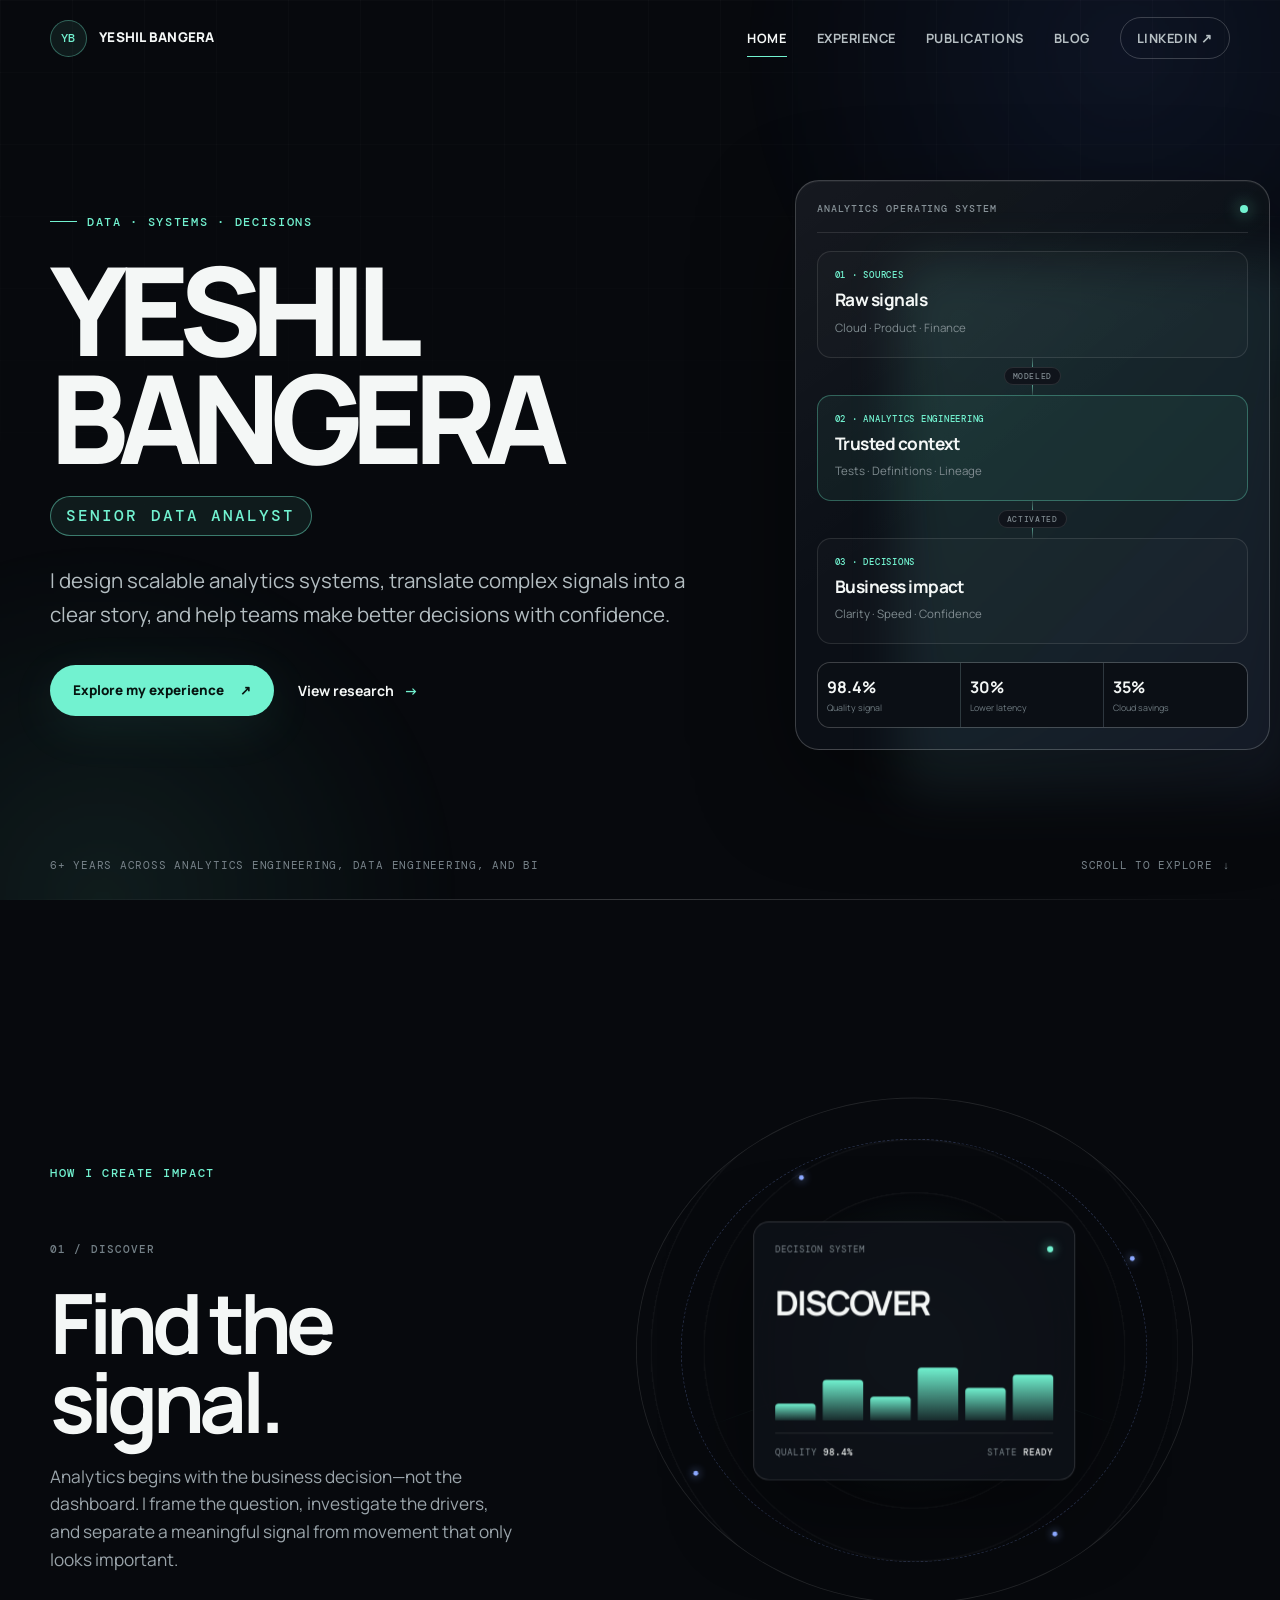
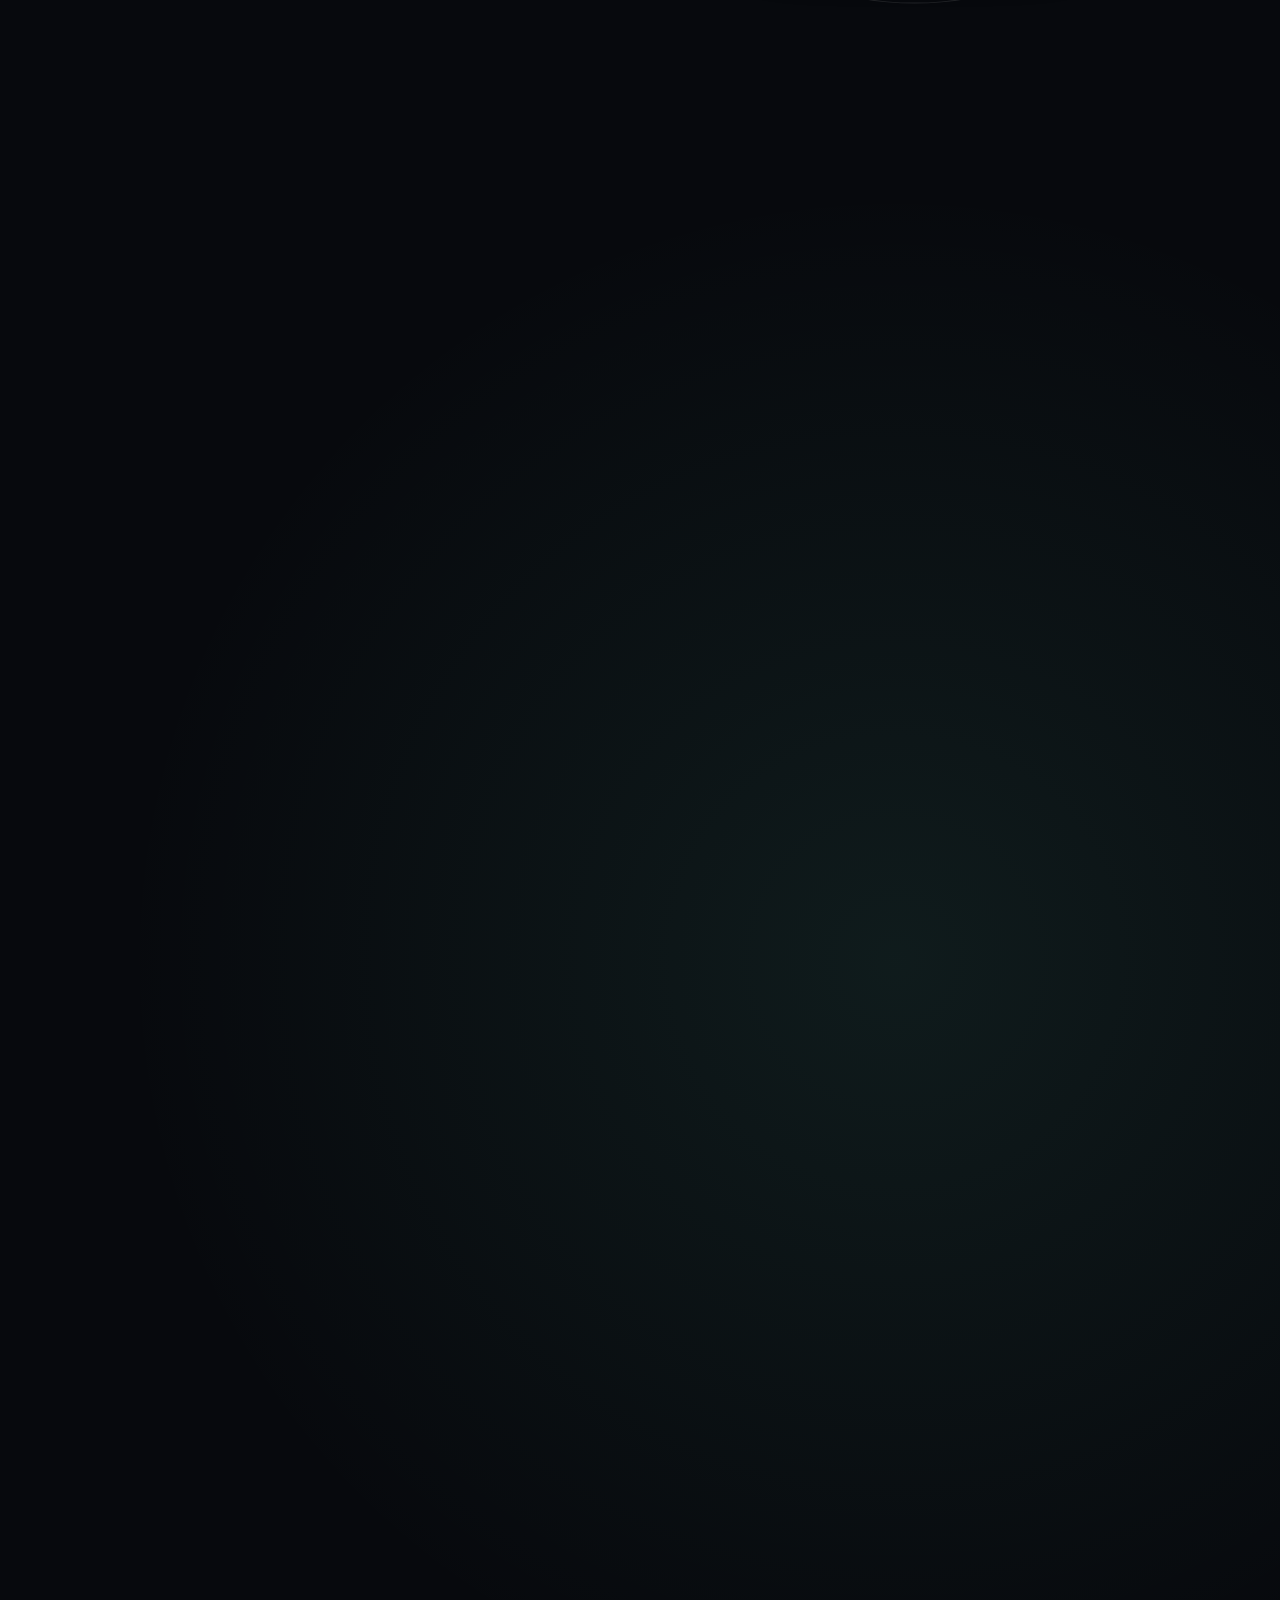
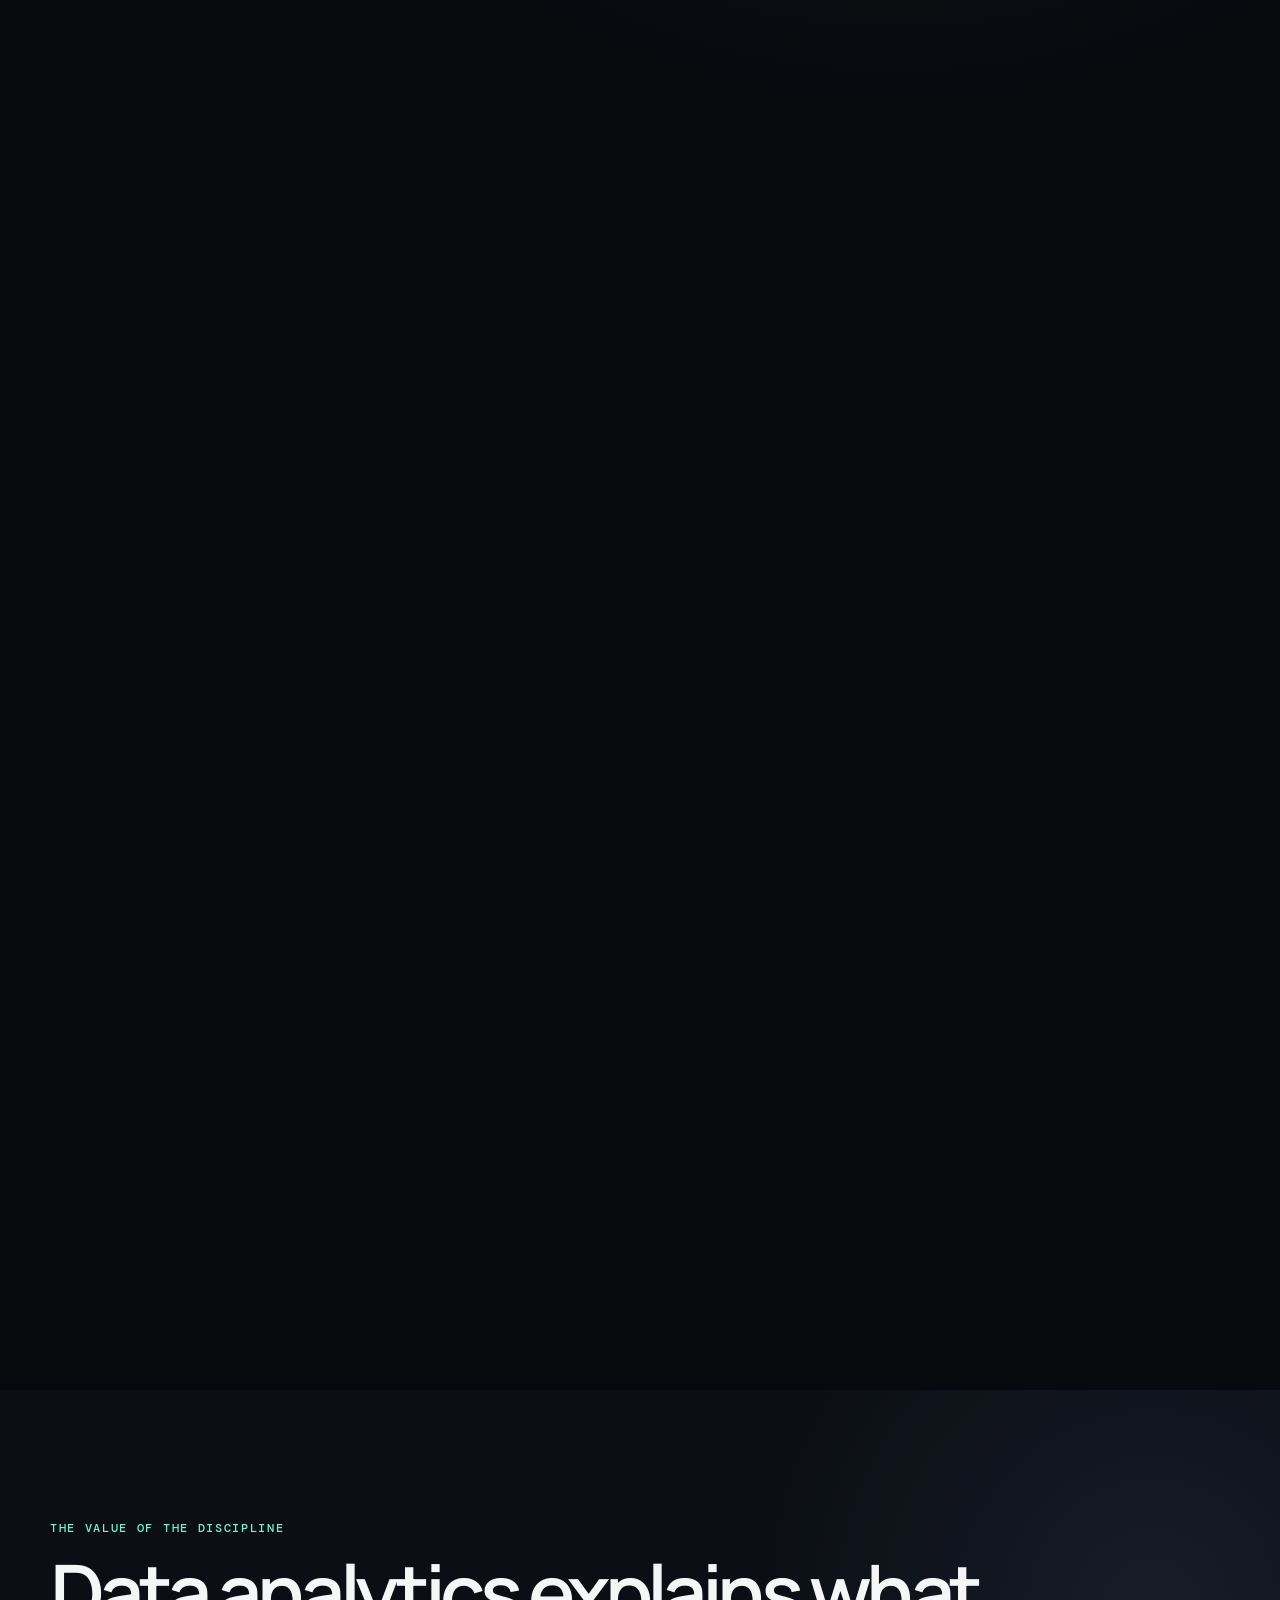
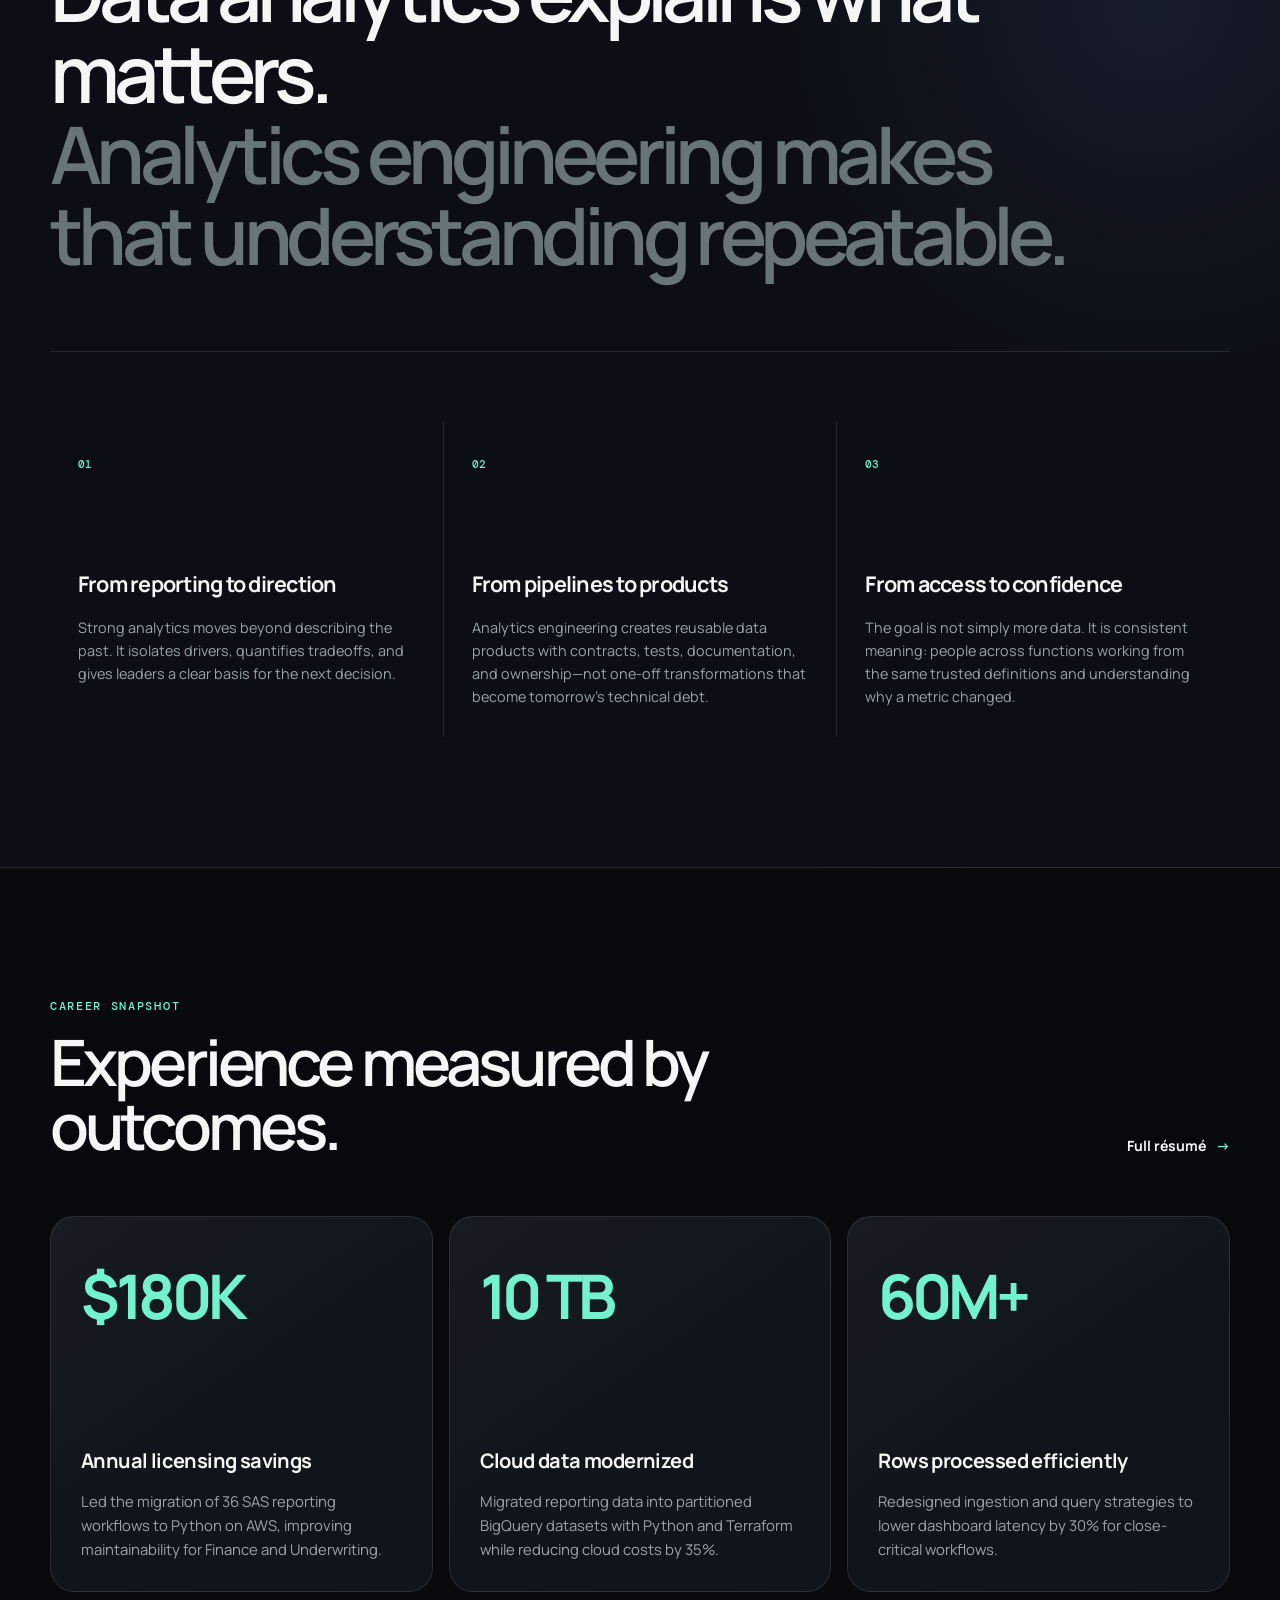
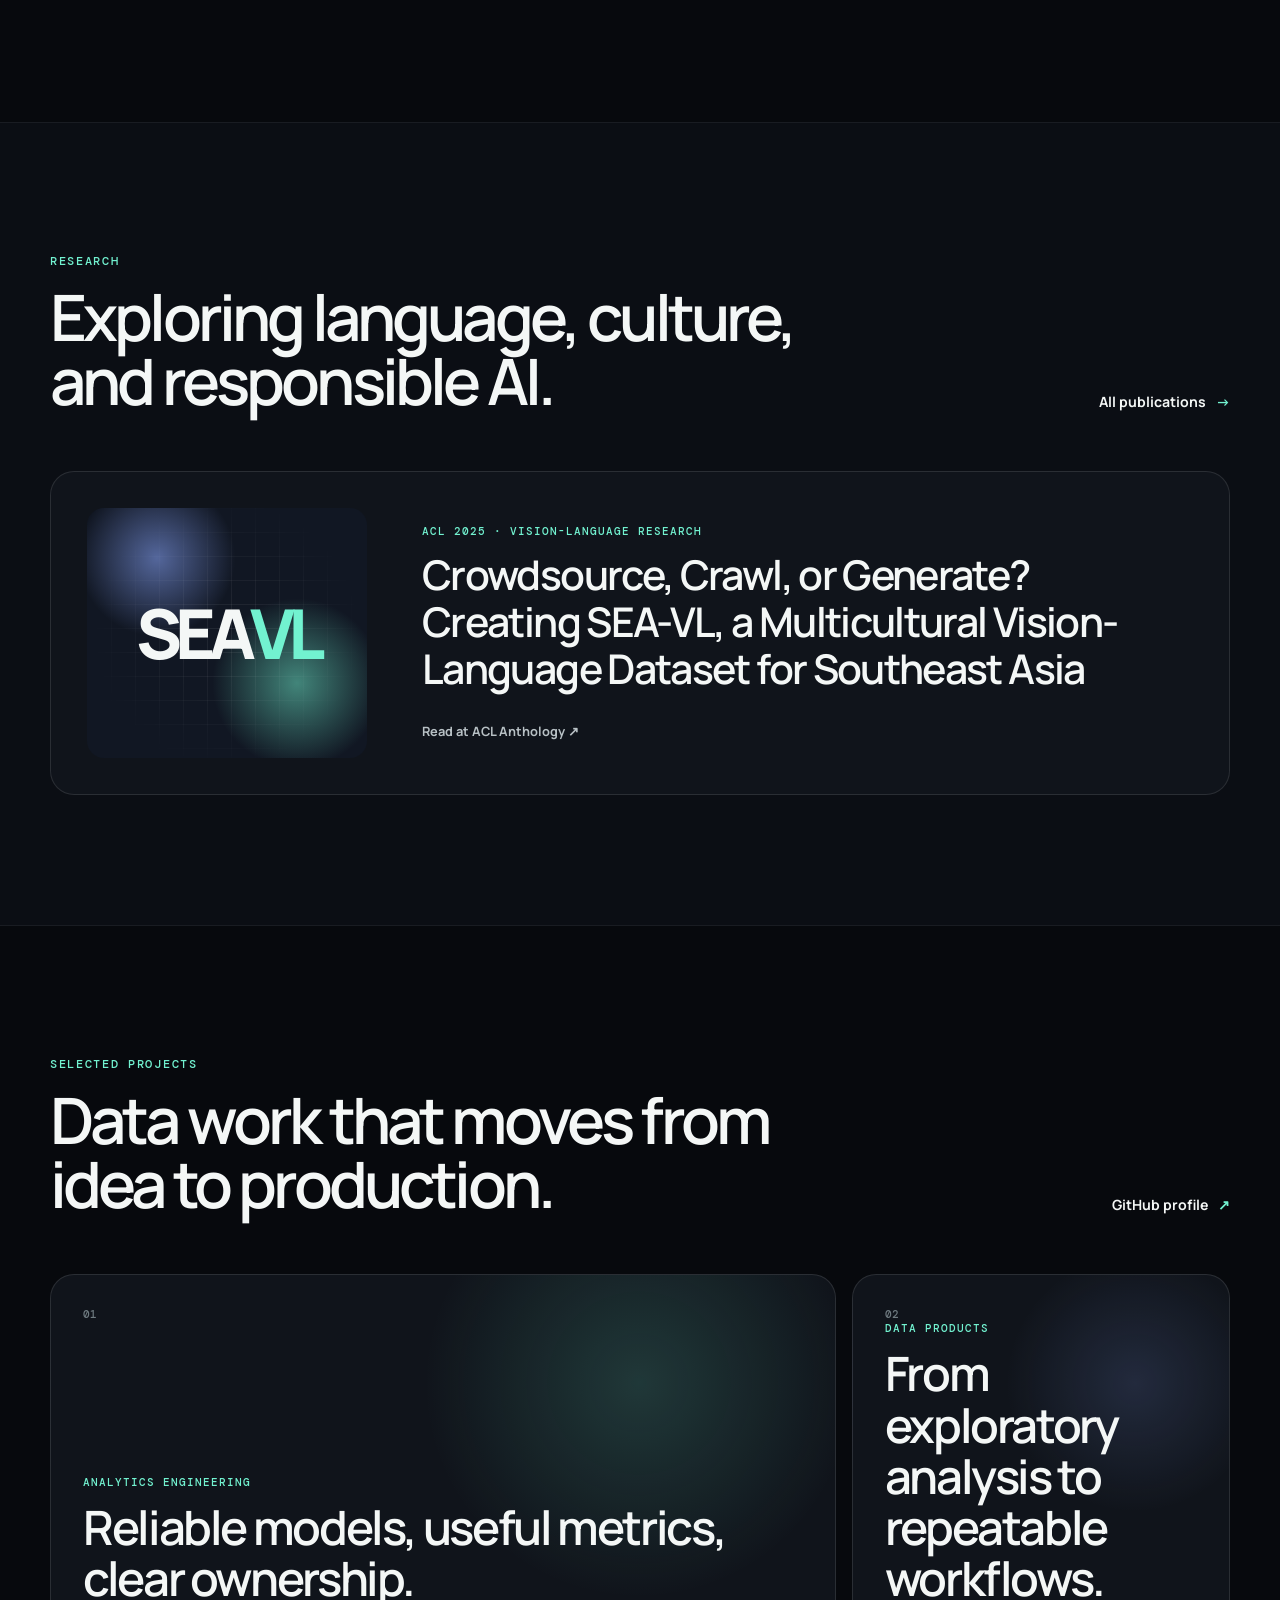
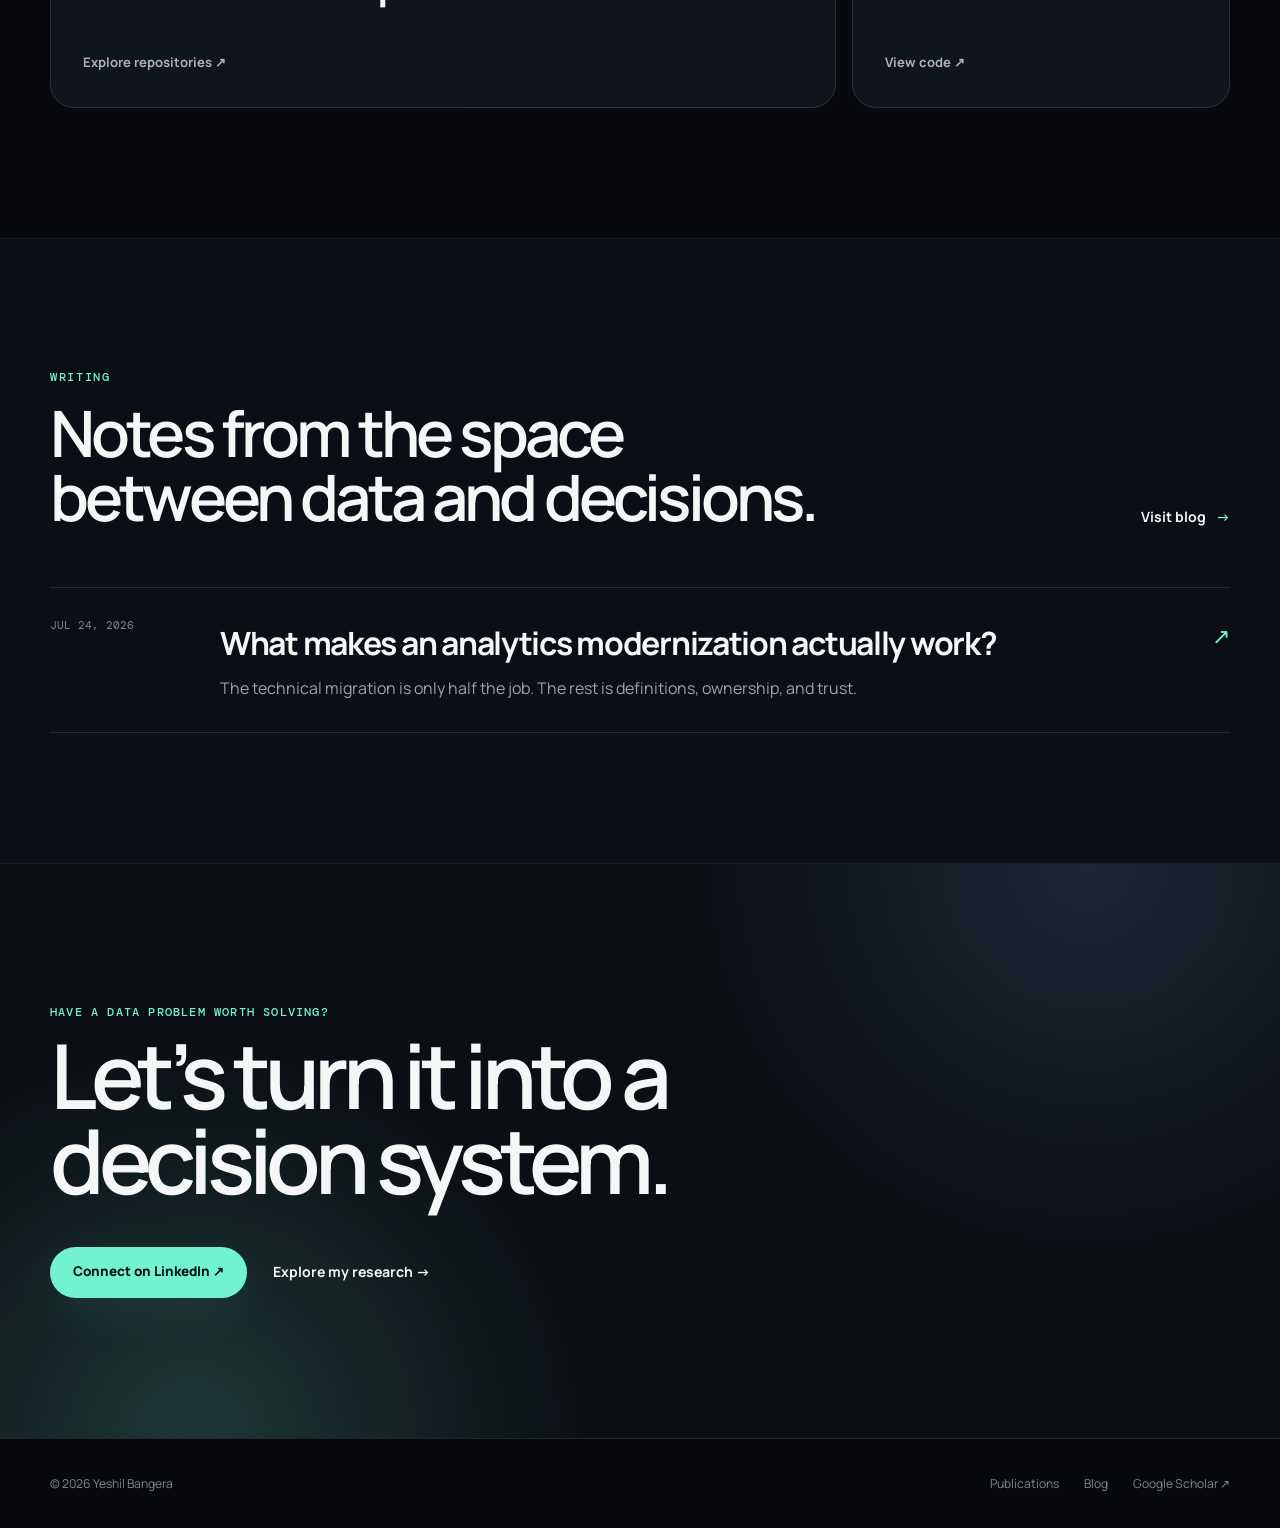
==== index.html @ 813da700 "Add minimal production portfolio" ====
<!doctype html>
<html lang="en">
  <head>
    <meta charset="utf-8" />
    <meta name="viewport" content="width=device-width, initial-scale=1" />
    <meta
      name="description"
      content="Yeshil Bangera is a Senior Data Analyst building cloud analytics systems, decision-ready reporting, and data products."
    />
    <meta name="author" content="Yeshil Bangera" />
    <meta name="theme-color" content="#07090d" />
    <meta property="og:type" content="website" />
    <meta property="og:url" content="https://yeshilbangera.github.io/" />
    <meta property="og:title" content="Yeshil Bangera — Senior Data Analyst" />
    <meta
      property="og:description"
      content="Analytics engineering, data systems, and research built for decisions."
    />
    <meta
      property="og:image"
      content="https://avatars.githubusercontent.com/u/114718995?v=4"
    />
    <title>Yeshil Bangera — Senior Data Analyst</title>
    <link rel="canonical" href="https://yeshilbangera.github.io/" />
    <link rel="icon" href="assets/favicon.svg" type="image/svg+xml" />
    <link rel="stylesheet" href="assets/css/portfolio.css" />
    <script type="application/ld+json">
      {
        "@context": "https://schema.org",
        "@type": "Person",
        "name": "Yeshil Bangera",
        "url": "https://yeshilbangera.github.io/",
        "jobTitle": "Senior Data Analyst",
        "alumniOf": "University of New Haven",
        "sameAs": [
          "https://github.com/YeshilDBangera",
          "https://www.linkedin.com/in/yeshil-d-bangera",
          "https://scholar.google.com/citations?hl=en&user=_8uQwHwAAAAJ"
        ]
      }
    </script>
  </head>
  <body>
    <a class="skip-link" href="#main">Skip to content</a>
    <header class="site-header" data-header>
      <div class="nav-shell">
        <a class="brand" href="index.html" aria-label="Yeshil Bangera, home">
          <span class="brand-mark" aria-hidden="true">YB</span>
          <span>Yeshil Bangera</span>
        </a>
        <button
          class="nav-toggle"
          type="button"
          aria-expanded="false"
          aria-controls="site-nav"
          data-nav-toggle
        >
          <span></span><span></span><span></span>
          <span class="sr-only">Open navigation</span>
        </button>
        <nav id="site-nav" class="site-nav" aria-label="Primary" data-nav>
          <a class="is-active" href="index.html">Home</a>
          <a href="experience.html">Experience</a>
          <a href="publications.html">Publications</a>
          <a href="blog.html">Blog</a>
          <a class="nav-cta" href="https://www.linkedin.com/in/yeshil-d-bangera"
            >LinkedIn ↗</a
          >
        </nav>
      </div>
    </header>

    <main id="main">
      <section class="hero" aria-labelledby="hero-title">
        <div class="hero-glow glow-one" aria-hidden="true"></div>
        <div class="hero-glow glow-two" aria-hidden="true"></div>
        <div class="shell hero-layout">
          <div class="hero-copy reveal">
            <p class="eyebrow"><span></span> Data · Systems · Decisions</p>
            <h1 id="hero-title">
              <span class="hero-name">YESHIL<br />BANGERA</span>
              <span class="hero-role">Senior Data Analyst</span>
            </h1>
            <p class="hero-intro">
              I design scalable analytics systems, translate complex signals
              into a clear story, and help teams make better decisions with
              confidence.
            </p>
            <div class="hero-actions">
              <a class="button button-primary" href="experience.html"
                >Explore my experience <span aria-hidden="true">↗</span></a
              >
              <a class="text-link" href="publications.html"
                >View research <span aria-hidden="true">→</span></a
              >
            </div>
          </div>
          <div class="hero-system reveal reveal-delay" aria-hidden="true">
            <div class="system-topline">
              <span>Analytics operating system</span>
              <i></i>
            </div>
            <div class="system-flow">
              <div class="system-node">
                <small>01 · Sources</small>
                <strong>Raw signals</strong>
                <span>Cloud · Product · Finance</span>
              </div>
              <div class="system-connector"><span>MODELED</span></div>
              <div class="system-node system-node-accent">
                <small>02 · Analytics engineering</small>
                <strong>Trusted context</strong>
                <span>Tests · Definitions · Lineage</span>
              </div>
              <div class="system-connector"><span>ACTIVATED</span></div>
              <div class="system-node">
                <small>03 · Decisions</small>
                <strong>Business impact</strong>
                <span>Clarity · Speed · Confidence</span>
              </div>
            </div>
            <div class="system-proof">
              <div><strong>98.4%</strong><span>Quality signal</span></div>
              <div><strong>30%</strong><span>Lower latency</span></div>
              <div><strong>35%</strong><span>Cloud savings</span></div>
            </div>
          </div>
        </div>
        <div class="hero-foot shell">
          <p>6+ years across analytics engineering, data engineering, and BI</p>
          <a href="#systems">Scroll to explore <span>↓</span></a>
        </div>
      </section>

      <section id="systems" class="scroll-story" data-scroll-scene>
        <div class="story-sticky">
          <div class="shell story-layout">
            <div class="story-copy">
              <p class="section-kicker">How I create impact</p>
              <div class="story-step is-current" data-story-step="0">
                <span>01 / Discover</span>
                <h2>Find the signal.</h2>
                <p>
                  Analytics begins with the business decision—not the dashboard.
                  I frame the question, investigate the drivers, and separate a
                  meaningful signal from movement that only looks important.
                </p>
              </div>
              <div class="story-step" data-story-step="1">
                <span>02 / Engineer</span>
                <h2>Build for trust.</h2>
                <p>
                  Analytics engineering turns fragmented source data into a
                  reliable product. Tested models, shared definitions, lineage,
                  and clear ownership make every downstream answer easier to
                  trust.
                </p>
              </div>
              <div class="story-step" data-story-step="2">
                <span>03 / Activate</span>
                <h2>Make action obvious.</h2>
                <p>
                  The final mile is activation: metrics, dashboards, and
                  narratives designed around what an audience needs to
                  understand, decide, and do next.
                </p>
              </div>
              <div class="story-step" data-story-step="3">
                <span>04 / Compound</span>
                <h2>Scale the impact.</h2>
                <p>
                  Reusable models and governed metrics reduce repeated work.
                  Every new analysis starts from a stronger foundation, so
                  insight arrives faster and improves with use.
                </p>
              </div>
            </div>
            <div class="story-visual" aria-hidden="true">
              <div class="signal-field">
                <span class="signal-dot dot-a"></span>
                <span class="signal-dot dot-b"></span>
                <span class="signal-dot dot-c"></span>
                <span class="signal-dot dot-d"></span>
                <span class="signal-line line-a"></span>
                <span class="signal-line line-b"></span>
                <div class="signal-card">
                  <div class="signal-card-top">
                    <span>Decision system</span><i></i>
                  </div>
                  <strong data-story-label>DISCOVER</strong>
                  <div class="mini-chart">
                    <i></i><i></i><i></i><i></i><i></i><i></i>
                  </div>
                  <div class="signal-meta">
                    <span>Quality <b>98.4%</b></span>
                    <span>State <b>Ready</b></span>
                  </div>
                </div>
              </div>
            </div>
          </div>
        </div>
      </section>

      <section class="section analytics-impact">
        <div class="shell">
          <div class="impact-statement reveal">
            <p class="section-kicker">The value of the discipline</p>
            <h2>
              Data analytics explains what matters.
              <span
                >Analytics engineering makes that understanding
                repeatable.</span
              >
            </h2>
          </div>
          <div class="impact-principles">
            <article class="principle reveal">
              <span>01</span>
              <h3>From reporting to direction</h3>
              <p>
                Strong analytics moves beyond describing the past. It isolates
                drivers, quantifies tradeoffs, and gives leaders a clear basis
                for the next decision.
              </p>
            </article>
            <article class="principle reveal reveal-delay">
              <span>02</span>
              <h3>From pipelines to products</h3>
              <p>
                Analytics engineering creates reusable data products with
                contracts, tests, documentation, and ownership—not one-off
                transformations that become tomorrow’s technical debt.
              </p>
            </article>
            <article class="principle reveal">
              <span>03</span>
              <h3>From access to confidence</h3>
              <p>
                The goal is not simply more data. It is consistent meaning:
                people across functions working from the same trusted
                definitions and understanding why a metric changed.
              </p>
            </article>
          </div>
        </div>
      </section>

      <section class="section">
        <div class="shell">
          <div class="section-heading reveal">
            <div>
              <p class="section-kicker">Career snapshot</p>
              <h2>Experience measured by outcomes.</h2>
            </div>
            <a class="text-link" href="experience.html"
              >Full résumé <span>→</span></a
            >
          </div>
          <div class="impact-grid">
            <article class="impact-card reveal">
              <span class="impact-number">$180K</span>
              <h3>Annual licensing savings</h3>
              <p>
                Led the migration of 36 SAS reporting workflows to Python on
                AWS, improving maintainability for Finance and Underwriting.
              </p>
            </article>
            <article class="impact-card reveal reveal-delay">
              <span class="impact-number">10 TB</span>
              <h3>Cloud data modernized</h3>
              <p>
                Migrated reporting data into partitioned BigQuery datasets with
                Python and Terraform while reducing cloud costs by 35%.
              </p>
            </article>
            <article class="impact-card reveal">
              <span class="impact-number">60M+</span>
              <h3>Rows processed efficiently</h3>
              <p>
                Redesigned ingestion and query strategies to lower dashboard
                latency by 30% for close-critical workflows.
              </p>
            </article>
          </div>
        </div>
      </section>

      <section class="section section-tint">
        <div class="shell">
          <div class="section-heading reveal">
            <div>
              <p class="section-kicker">Research</p>
              <h2>Exploring language, culture, and responsible AI.</h2>
            </div>
            <a class="text-link" href="publications.html"
              >All publications <span>→</span></a
            >
          </div>
          <a
            class="feature-publication reveal"
            href="https://aclanthology.org/2025.acl-long.916/"
          >
            <div class="publication-art" aria-hidden="true">
              <span>SEA</span><span>VL</span>
            </div>
            <div>
              <p>ACL 2025 · Vision-language research</p>
              <h3>
                Crowdsource, Crawl, or Generate? Creating SEA-VL, a
                Multicultural Vision-Language Dataset for Southeast Asia
              </h3>
              <span class="inline-arrow">Read at ACL Anthology ↗</span>
            </div>
          </a>
        </div>
      </section>

      <section class="section">
        <div class="shell">
          <div class="section-heading reveal">
            <div>
              <p class="section-kicker">Selected projects</p>
              <h2>Data work that moves from idea to production.</h2>
            </div>
            <a class="text-link" href="https://github.com/YeshilDBangera"
              >GitHub profile <span>↗</span></a
            >
          </div>
          <div class="project-grid">
            <a
              class="project-card project-feature reveal"
              href="https://github.com/YeshilDBangera"
            >
              <span class="card-index">01</span>
              <div>
                <p>Analytics engineering</p>
                <h3>Reliable models, useful metrics, clear ownership.</h3>
                <span>Explore repositories ↗</span>
              </div>
            </a>
            <a
              class="project-card reveal reveal-delay"
              href="https://github.com/YeshilDBangera"
            >
              <span class="card-index">02</span>
              <div>
                <p>Data products</p>
                <h3>From exploratory analysis to repeatable workflows.</h3>
                <span>View code ↗</span>
              </div>
            </a>
          </div>
        </div>
      </section>

      <section class="section section-tint">
        <div class="shell blog-preview">
          <div class="section-heading reveal">
            <div>
              <p class="section-kicker">Writing</p>
              <h2>Notes from the space between data and decisions.</h2>
            </div>
            <a class="text-link" href="blog.html">Visit blog <span>→</span></a>
          </div>
          <a class="blog-row reveal" href="blog-modern-analytics.html">
            <time datetime="2026-07-24">Jul 24, 2026</time>
            <div>
              <h3>What makes an analytics modernization actually work?</h3>
              <p>
                The technical migration is only half the job. The rest is
                definitions, ownership, and trust.
              </p>
            </div>
            <span aria-hidden="true">↗</span>
          </a>
        </div>
      </section>

      <section class="contact-band">
        <div class="shell contact-inner reveal">
          <p>Have a data problem worth solving?</p>
          <h2>Let’s turn it into a decision system.</h2>
          <div>
            <a
              class="button button-primary"
              href="https://www.linkedin.com/in/yeshil-d-bangera"
              >Connect on LinkedIn ↗</a
            >
            <a class="text-link" href="publications.html"
              >Explore my research →</a
            >
          </div>
        </div>
      </section>
    </main>

    <footer class="site-footer">
      <div class="shell">
        <span>© <span data-year></span> Yeshil Bangera</span>
        <div>
          <a href="publications.html">Publications</a>
          <a href="blog.html">Blog</a>
          <a href="https://scholar.google.com/citations?hl=en&user=_8uQwHwAAAAJ"
            >Google Scholar ↗</a
          >
        </div>
      </div>
    </footer>
    <script src="assets/js/portfolio.js" defer></script>
  </body>
</html>
---- assets/css/portfolio.css ----
@import url("https://fonts.googleapis.com/css2?family=DM+Mono:wght@400;500&family=Manrope:wght@400;500;600;700;800&display=swap");

:root {
  --bg: #07090d;
  --bg-soft: #0b0e14;
  --surface: #10141b;
  --surface-2: #151a22;
  --line: rgba(255, 255, 255, 0.11);
  --line-strong: rgba(255, 255, 255, 0.2);
  --text: #f4f7f6;
  --muted: #9aa4aa;
  --accent: #72f2d0;
  --accent-2: #8ba8ff;
  --accent-dark: #061410;
  --shell: min(1180px, calc(100vw - 48px));
  --radius: 24px;
  --story-progress: 0;
  --story-stage: 0;
}

* {
  box-sizing: border-box;
}

html {
  scroll-behavior: smooth;
}

body {
  margin: 0;
  overflow-x: hidden;
  background: var(--bg);
  color: var(--text);
  font-family: "Manrope", sans-serif;
  font-size: 16px;
  line-height: 1.6;
  -webkit-font-smoothing: antialiased;
}

body::before {
  position: fixed;
  z-index: -2;
  inset: 0;
  background:
    linear-gradient(rgba(255, 255, 255, 0.018) 1px, transparent 1px),
    linear-gradient(90deg, rgba(255, 255, 255, 0.018) 1px, transparent 1px);
  background-size: 72px 72px;
  content: "";
  mask-image: linear-gradient(to bottom, black, transparent 70%);
  pointer-events: none;
}

a {
  color: inherit;
  text-decoration: none;
}

button {
  color: inherit;
  font: inherit;
}

p,
h1,
h2,
h3 {
  margin-top: 0;
}

.shell {
  width: var(--shell);
  margin-inline: auto;
}

.sr-only {
  position: absolute;
  width: 1px;
  height: 1px;
  overflow: hidden;
  clip: rect(0, 0, 0, 0);
  white-space: nowrap;
}

.skip-link {
  position: fixed;
  z-index: 1000;
  top: 12px;
  left: 12px;
  padding: 10px 16px;
  transform: translateY(-150%);
  border-radius: 8px;
  background: var(--accent);
  color: var(--accent-dark);
  font-weight: 800;
}

.skip-link:focus {
  transform: translateY(0);
}

.site-header {
  position: fixed;
  z-index: 100;
  top: 0;
  right: 0;
  left: 0;
  border-bottom: 1px solid transparent;
  transition:
    background-color 240ms ease,
    border-color 240ms ease,
    backdrop-filter 240ms ease;
}

.site-header.is-scrolled {
  border-color: var(--line);
  background: rgba(7, 9, 13, 0.76);
  backdrop-filter: blur(18px);
}

.nav-shell {
  display: flex;
  width: var(--shell);
  min-height: 76px;
  align-items: center;
  justify-content: space-between;
  margin-inline: auto;
}

.brand {
  display: inline-flex;
  align-items: center;
  gap: 12px;
  font-size: 0.84rem;
  font-weight: 800;
  letter-spacing: 0.02em;
  text-transform: uppercase;
}

.brand-mark {
  display: grid;
  width: 37px;
  height: 37px;
  place-items: center;
  border: 1px solid rgba(114, 242, 208, 0.35);
  border-radius: 50%;
  background: rgba(114, 242, 208, 0.08);
  color: var(--accent);
  font:
    500 0.72rem "DM Mono",
    monospace;
}

.site-nav {
  display: flex;
  align-items: center;
  gap: 30px;
}

.site-nav a {
  position: relative;
  color: #b7c0c4;
  font-size: 0.8rem;
  font-weight: 700;
  letter-spacing: 0.04em;
  text-transform: uppercase;
  transition: color 180ms ease;
}

.site-nav a:not(.nav-cta)::after {
  position: absolute;
  right: 0;
  bottom: -9px;
  left: 0;
  height: 1px;
  transform: scaleX(0);
  background: var(--accent);
  content: "";
  transition: transform 180ms ease;
}

.site-nav a:hover,
.site-nav a:focus-visible,
.site-nav a.is-active {
  color: var(--text);
}

.site-nav a.is-active::after,
.site-nav a:hover::after {
  transform: scaleX(1);
}

.site-nav .nav-cta {
  padding: 10px 16px;
  border: 1px solid var(--line-strong);
  border-radius: 999px;
}

.site-nav .nav-cta:hover {
  border-color: var(--accent);
  color: var(--accent);
}

.nav-toggle {
  display: none;
  width: 42px;
  height: 42px;
  padding: 10px;
  border: 1px solid var(--line);
  border-radius: 50%;
  background: transparent;
}

.nav-toggle > span:not(.sr-only) {
  display: block;
  width: 100%;
  height: 1px;
  margin: 5px 0;
  background: var(--text);
}

.hero {
  position: relative;
  display: flex;
  min-height: 100svh;
  align-items: center;
  overflow: hidden;
  padding: 140px 0 110px;
}

.hero::after {
  position: absolute;
  right: 0;
  bottom: 0;
  left: 0;
  height: 1px;
  background: linear-gradient(
    90deg,
    transparent,
    var(--line-strong),
    transparent
  );
  content: "";
}

.hero-glow {
  position: absolute;
  border-radius: 50%;
  filter: blur(1px);
  opacity: 0.7;
}

.glow-one {
  top: -30vw;
  right: -22vw;
  width: 68vw;
  height: 68vw;
  background: radial-gradient(
    circle,
    rgba(77, 127, 255, 0.14),
    transparent 64%
  );
}

.glow-two {
  bottom: -32vw;
  left: -24vw;
  width: 64vw;
  height: 64vw;
  background: radial-gradient(
    circle,
    rgba(114, 242, 208, 0.12),
    transparent 64%
  );
}

.hero-layout {
  position: relative;
  z-index: 2;
  display: grid;
  align-items: center;
  gap: 5vw;
  grid-template-columns: minmax(0, 1.22fr) minmax(340px, 0.78fr);
}

.eyebrow,
.section-kicker {
  color: var(--accent);
  font:
    500 0.75rem "DM Mono",
    monospace;
  letter-spacing: 0.14em;
  text-transform: uppercase;
}

.eyebrow {
  display: flex;
  align-items: center;
  gap: 10px;
  margin-bottom: 25px;
}

.eyebrow span {
  width: 27px;
  height: 1px;
  background: var(--accent);
}

.hero h1 {
  margin-bottom: 28px;
  line-height: 0.88;
}

.hero-name {
  display: block;
  font-size: clamp(4.1rem, 9.6vw, 8.9rem);
  font-weight: 800;
  letter-spacing: -0.085em;
  text-wrap: balance;
}

.hero-role {
  display: inline-block;
  margin-top: 25px;
  padding: 8px 15px 9px;
  border: 1px solid rgba(114, 242, 208, 0.45);
  border-radius: 999px;
  background: rgba(114, 242, 208, 0.08);
  color: var(--accent);
  font:
    500 clamp(0.86rem, 1.25vw, 1.05rem) "DM Mono",
    monospace;
  letter-spacing: 0.13em;
  text-transform: uppercase;
  vertical-align: top;
}

.hero-intro {
  max-width: 650px;
  margin-bottom: 34px;
  color: #b3bdc1;
  font-size: clamp(1.05rem, 1.6vw, 1.3rem);
  line-height: 1.65;
}

.hero-actions,
.page-actions {
  display: flex;
  align-items: center;
  gap: 24px;
}

.button {
  display: inline-flex;
  min-height: 51px;
  align-items: center;
  justify-content: center;
  gap: 16px;
  padding: 12px 22px;
  border: 1px solid transparent;
  border-radius: 999px;
  font-size: 0.84rem;
  font-weight: 800;
  transition:
    transform 180ms ease,
    background-color 180ms ease,
    box-shadow 180ms ease;
}

.button:hover {
  transform: translateY(-2px);
}

.button-primary {
  background: var(--accent);
  box-shadow: 0 12px 50px rgba(114, 242, 208, 0.08);
  color: var(--accent-dark);
}

.button-primary:hover {
  box-shadow: 0 15px 55px rgba(114, 242, 208, 0.2);
}

.text-link {
  display: inline-flex;
  align-items: center;
  gap: 10px;
  color: var(--text);
  font-size: 0.88rem;
  font-weight: 700;
}

.text-link span {
  color: var(--accent);
  transition: transform 180ms ease;
}

.text-link:hover span {
  transform: translateX(4px);
}

.hero-system {
  position: relative;
  width: min(39vw, 475px);
  padding: 21px;
  border: 1px solid var(--line-strong);
  border-radius: 24px;
  background:
    linear-gradient(145deg, rgba(255, 255, 255, 0.045), transparent 48%),
    rgba(13, 17, 23, 0.92);
  box-shadow:
    0 35px 100px rgba(0, 0, 0, 0.42),
    inset 0 1px rgba(255, 255, 255, 0.05);
}

.hero-system::before {
  position: absolute;
  z-index: -1;
  inset: 14% -7% -8% 22%;
  border-radius: 24px;
  background: linear-gradient(
    135deg,
    rgba(114, 242, 208, 0.13),
    rgba(139, 168, 255, 0.07)
  );
  content: "";
  filter: blur(25px);
}

.system-topline {
  display: flex;
  align-items: center;
  justify-content: space-between;
  padding-bottom: 17px;
  border-bottom: 1px solid var(--line);
  color: #879298;
  font:
    500 0.64rem "DM Mono",
    monospace;
  letter-spacing: 0.09em;
  text-transform: uppercase;
}

.system-topline i {
  width: 8px;
  height: 8px;
  border-radius: 50%;
  background: var(--accent);
  box-shadow: 0 0 16px rgba(114, 242, 208, 0.75);
}

.system-flow {
  padding: 18px 0;
}

.system-node {
  padding: 17px;
  border: 1px solid var(--line);
  border-radius: 14px;
  background: rgba(255, 255, 255, 0.018);
}

.system-node-accent {
  border-color: rgba(114, 242, 208, 0.32);
  background: rgba(114, 242, 208, 0.055);
}

.system-node small {
  display: block;
  margin-bottom: 5px;
  color: var(--accent);
  font:
    500 0.58rem "DM Mono",
    monospace;
  letter-spacing: 0.08em;
  text-transform: uppercase;
}

.system-node strong {
  display: block;
  font-size: 1.08rem;
  letter-spacing: -0.03em;
}

.system-node span {
  color: #7f8b90;
  font-size: 0.72rem;
}

.system-connector {
  position: relative;
  display: grid;
  height: 37px;
  place-items: center;
}

.system-connector::before {
  position: absolute;
  top: 0;
  bottom: 0;
  left: 50%;
  width: 1px;
  background: linear-gradient(var(--line), var(--accent), var(--line));
  content: "";
}

.system-connector span {
  position: relative;
  padding: 3px 8px;
  border: 1px solid var(--line);
  border-radius: 99px;
  background: var(--surface);
  color: #7e898f;
  font:
    500 0.5rem "DM Mono",
    monospace;
  letter-spacing: 0.08em;
}

.system-proof {
  display: grid;
  gap: 1px;
  overflow: hidden;
  border: 1px solid var(--line);
  border-radius: 13px;
  background: var(--line);
  grid-template-columns: repeat(3, 1fr);
}

.system-proof div {
  padding: 12px 9px;
  background: #0b0f15;
}

.system-proof strong,
.system-proof span {
  display: block;
}

.system-proof strong {
  color: var(--text);
  font-size: 1rem;
}

.system-proof span {
  color: #6f7b81;
  font-size: 0.55rem;
}

.hero-foot {
  position: absolute;
  right: 0;
  bottom: 28px;
  left: 0;
  z-index: 2;
  display: flex;
  justify-content: space-between;
  color: #78838a;
  font:
    400 0.68rem "DM Mono",
    monospace;
  letter-spacing: 0.07em;
  text-transform: uppercase;
}

.hero-foot p {
  margin: 0;
}

.hero-foot a {
  display: flex;
  gap: 10px;
}

.scroll-story {
  position: relative;
  height: 410vh;
  background:
    radial-gradient(
      circle at 70% 45%,
      rgba(114, 242, 208, 0.08),
      transparent 35%
    ),
    var(--bg);
}

.story-sticky {
  position: sticky;
  top: 0;
  display: flex;
  height: 100vh;
  align-items: center;
  overflow: hidden;
}

.story-layout {
  display: grid;
  align-items: center;
  gap: 80px;
  grid-template-columns: minmax(0, 0.85fr) minmax(420px, 1.15fr);
}

.story-copy {
  position: relative;
  min-height: 370px;
}

.story-step {
  position: absolute;
  top: 70px;
  left: 0;
  transform: translateY(28px);
  opacity: 0;
  transition:
    opacity 500ms ease,
    transform 500ms ease;
}

.story-step.is-current {
  transform: translateY(0);
  opacity: 1;
}

.story-step > span {
  color: #748087;
  font:
    500 0.7rem "DM Mono",
    monospace;
  letter-spacing: 0.1em;
  text-transform: uppercase;
}

.story-step h2 {
  max-width: 520px;
  margin: 22px 0;
  font-size: clamp(3.2rem, 6.5vw, 6rem);
  font-weight: 700;
  letter-spacing: -0.065em;
  line-height: 0.95;
}

.story-step p {
  max-width: 510px;
  color: var(--muted);
  font-size: 1.08rem;
}

.analytics-impact {
  overflow: hidden;
  border-bottom: 1px solid var(--line);
  background:
    radial-gradient(
      circle at 90% 20%,
      rgba(139, 168, 255, 0.09),
      transparent 28%
    ),
    var(--bg-soft);
}

.impact-statement {
  padding-bottom: 75px;
  border-bottom: 1px solid var(--line);
}

.impact-statement h2 {
  max-width: 1050px;
  margin: 0;
  font-size: clamp(2.7rem, 6.2vw, 5.9rem);
  font-weight: 600;
  letter-spacing: -0.07em;
  line-height: 1.02;
}

.impact-statement h2 span {
  display: block;
  color: #68747a;
}

.impact-principles {
  display: grid;
  gap: 1px;
  margin-top: 70px;
  background: var(--line);
  grid-template-columns: repeat(3, 1fr);
}

.principle {
  min-height: 315px;
  padding: 28px;
  background: var(--bg-soft);
}

.principle > span {
  color: var(--accent);
  font:
    500 0.66rem "DM Mono",
    monospace;
}

.principle h3 {
  margin: 92px 0 14px;
  font-size: 1.35rem;
  letter-spacing: -0.035em;
}

.principle p {
  margin-bottom: 0;
  color: var(--muted);
  font-size: 0.9rem;
}

.story-visual {
  transform: scale(calc(0.88 + (var(--story-progress) * 0.12)));
}

.signal-field {
  position: relative;
  width: 100%;
  aspect-ratio: 1.1;
  border: 1px solid var(--line);
  border-radius: 50%;
  background:
    radial-gradient(
      circle at center,
      rgba(114, 242, 208, 0.14),
      transparent 42%
    ),
    repeating-radial-gradient(
      circle at center,
      transparent 0 58px,
      rgba(255, 255, 255, 0.045) 59px 60px
    );
}

.signal-field::after {
  position: absolute;
  inset: 8%;
  border: 1px dashed rgba(139, 168, 255, 0.25);
  border-radius: 50%;
  content: "";
  transform: rotate(calc(var(--story-progress) * 90deg));
}

.signal-card {
  position: absolute;
  z-index: 2;
  top: 50%;
  left: 50%;
  width: 58%;
  padding: 24px;
  transform: translate(-50%, -50%);
  border: 1px solid rgba(255, 255, 255, 0.17);
  border-radius: 18px;
  background: rgba(14, 18, 24, 0.88);
  box-shadow: 0 35px 100px rgba(0, 0, 0, 0.44);
  backdrop-filter: blur(20px);
}

.signal-card-top,
.signal-meta {
  display: flex;
  align-items: center;
  justify-content: space-between;
  color: #818c92;
  font:
    400 0.62rem "DM Mono",
    monospace;
  letter-spacing: 0.08em;
  text-transform: uppercase;
}

.signal-card-top i {
  width: 7px;
  height: 7px;
  border-radius: 50%;
  background: var(--accent);
  box-shadow: 0 0 12px var(--accent);
}

.signal-card > strong {
  display: block;
  margin: 24px 0 18px;
  color: var(--text);
  font-size: clamp(1.6rem, 3vw, 2.7rem);
  letter-spacing: -0.05em;
}

.mini-chart {
  display: flex;
  height: 100px;
  align-items: flex-end;
  gap: 8px;
  padding: 8px 0 14px;
  border-bottom: 1px solid var(--line);
}

.mini-chart i {
  width: 100%;
  height: calc(25% + (var(--story-progress) * 65%));
  border-radius: 4px 4px 0 0;
  background: linear-gradient(to top, rgba(114, 242, 208, 0.12), var(--accent));
  transition: height 250ms ease;
}

.mini-chart i:nth-child(2) {
  height: calc(60% - (var(--story-progress) * 20%));
}

.mini-chart i:nth-child(3) {
  height: calc(35% + (var(--story-progress) * 40%));
}

.mini-chart i:nth-child(4) {
  height: calc(78% - (var(--story-progress) * 12%));
}

.mini-chart i:nth-child(5) {
  height: calc(48% + (var(--story-progress) * 38%));
}

.mini-chart i:nth-child(6) {
  height: calc(67% + (var(--story-progress) * 25%));
}

.signal-meta {
  margin-top: 15px;
}

.signal-meta b {
  color: var(--text);
  font-weight: 500;
}

.signal-dot {
  position: absolute;
  z-index: 3;
  width: 8px;
  height: 8px;
  border-radius: 50%;
  background: var(--accent-2);
  box-shadow: 0 0 16px var(--accent-2);
  transform: scale(calc(0.7 + (var(--story-progress) * 0.7)));
}

.dot-a {
  top: 15%;
  left: 29%;
}

.dot-b {
  top: 31%;
  right: 10%;
}

.dot-c {
  right: 24%;
  bottom: 13%;
}

.dot-d {
  bottom: 25%;
  left: 10%;
}

.signal-line {
  position: absolute;
  z-index: 1;
  top: 50%;
  left: 50%;
  width: 40%;
  height: 1px;
  transform-origin: left;
  background: linear-gradient(90deg, var(--accent), transparent);
  opacity: calc(0.2 + var(--story-progress));
}

.line-a {
  transform: rotate(calc(20deg + (var(--story-progress) * 25deg)));
}

.line-b {
  transform: rotate(calc(160deg - (var(--story-progress) * 25deg)));
}

.section {
  position: relative;
  padding: 130px 0;
}

.section-tint {
  border-block: 1px solid rgba(255, 255, 255, 0.06);
  background: var(--bg-soft);
}

.section-heading {
  display: flex;
  align-items: flex-end;
  justify-content: space-between;
  gap: 40px;
  margin-bottom: 58px;
}

.section-kicker {
  margin-bottom: 16px;
}

.section-heading h2,
.resume-aside h2 {
  max-width: 790px;
  margin-bottom: 0;
  font-size: clamp(2.4rem, 5vw, 4.4rem);
  font-weight: 600;
  letter-spacing: -0.06em;
  line-height: 1;
}

.impact-grid {
  display: grid;
  gap: 16px;
  grid-template-columns: repeat(3, 1fr);
}

.impact-card {
  min-height: 360px;
  padding: 30px;
  border: 1px solid var(--line);
  border-radius: var(--radius);
  background:
    linear-gradient(145deg, rgba(255, 255, 255, 0.03), transparent 55%),
    var(--surface);
  transition:
    transform 240ms ease,
    border-color 240ms ease;
}

.impact-card:hover {
  transform: translateY(-6px);
  border-color: rgba(114, 242, 208, 0.35);
}

.impact-number {
  display: block;
  margin-bottom: 100px;
  color: var(--accent);
  font-size: clamp(2.8rem, 4.8vw, 4.4rem);
  font-weight: 700;
  letter-spacing: -0.07em;
}

.impact-card h3 {
  margin-bottom: 13px;
  font-size: 1.25rem;
  letter-spacing: -0.03em;
}

.impact-card p {
  margin-bottom: 0;
  color: var(--muted);
  font-size: 0.93rem;
}

.feature-publication {
  display: grid;
  align-items: center;
  gap: 55px;
  padding: 36px;
  border: 1px solid var(--line);
  border-radius: var(--radius);
  background: var(--surface);
  grid-template-columns: 280px 1fr;
  transition:
    transform 240ms ease,
    border-color 240ms ease;
}

.feature-publication:hover {
  transform: translateY(-4px);
  border-color: rgba(114, 242, 208, 0.35);
}

.publication-art {
  position: relative;
  display: flex;
  height: 250px;
  align-items: center;
  justify-content: center;
  overflow: hidden;
  border-radius: 17px;
  background:
    radial-gradient(
      circle at 25% 20%,
      rgba(139, 168, 255, 0.55),
      transparent 27%
    ),
    radial-gradient(
      circle at 75% 70%,
      rgba(114, 242, 208, 0.5),
      transparent 31%
    ),
    #111723;
  font-size: 4.3rem;
  font-weight: 800;
  letter-spacing: -0.1em;
}

.publication-art::before {
  position: absolute;
  inset: 0;
  background:
    linear-gradient(rgba(255, 255, 255, 0.08) 1px, transparent 1px),
    linear-gradient(90deg, rgba(255, 255, 255, 0.08) 1px, transparent 1px);
  background-size: 24px 24px;
  content: "";
  mask-image: radial-gradient(circle, black, transparent 75%);
}

.publication-art span {
  position: relative;
}

.publication-art span:last-child {
  color: var(--accent);
}

.feature-publication p,
.project-card p,
.post-card > div > p,
.publication-body > p:first-child {
  margin-bottom: 13px;
  color: var(--accent);
  font:
    500 0.7rem "DM Mono",
    monospace;
  letter-spacing: 0.09em;
  text-transform: uppercase;
}

.feature-publication h3 {
  max-width: 750px;
  margin-bottom: 26px;
  font-size: clamp(1.65rem, 3.2vw, 2.6rem);
  font-weight: 600;
  letter-spacing: -0.04em;
  line-height: 1.15;
}

.inline-arrow {
  color: #b8c1c5;
  font-size: 0.8rem;
  font-weight: 700;
}

.project-grid {
  display: grid;
  gap: 16px;
  grid-template-columns: 1.35fr 0.65fr;
}

.project-card {
  display: flex;
  min-height: 420px;
  flex-direction: column;
  justify-content: space-between;
  padding: 32px;
  overflow: hidden;
  border: 1px solid var(--line);
  border-radius: var(--radius);
  background:
    radial-gradient(
      circle at 75% 25%,
      rgba(139, 168, 255, 0.15),
      transparent 30%
    ),
    var(--surface);
  transition:
    transform 240ms ease,
    border-color 240ms ease;
}

.project-card:hover {
  transform: translateY(-5px);
  border-color: rgba(139, 168, 255, 0.4);
}

.project-feature {
  background:
    radial-gradient(
      circle at 75% 25%,
      rgba(114, 242, 208, 0.16),
      transparent 32%
    ),
    var(--surface);
}

.card-index {
  color: #6f7b81;
  font:
    500 0.7rem "DM Mono",
    monospace;
}

.project-card h3 {
  max-width: 650px;
  margin-bottom: 45px;
  font-size: clamp(1.8rem, 3.7vw, 3.3rem);
  font-weight: 600;
  letter-spacing: -0.05em;
  line-height: 1.08;
}

.project-card > div > span {
  color: #aab4b8;
  font-size: 0.82rem;
  font-weight: 700;
}

.blog-row {
  display: grid;
  align-items: start;
  gap: 40px;
  padding: 30px 0;
  border-block: 1px solid var(--line);
  grid-template-columns: 130px 1fr auto;
  transition: border-color 180ms ease;
}

.blog-row:hover {
  border-color: var(--accent);
}

.blog-row time {
  color: #7e898f;
  font:
    400 0.69rem "DM Mono",
    monospace;
  text-transform: uppercase;
}

.blog-row h3 {
  margin-bottom: 7px;
  font-size: clamp(1.4rem, 2.5vw, 2.1rem);
  letter-spacing: -0.04em;
}

.blog-row p {
  max-width: 720px;
  margin-bottom: 0;
  color: var(--muted);
}

.blog-row > span {
  color: var(--accent);
  font-size: 1.4rem;
}

.contact-band {
  position: relative;
  padding: 140px 0;
  overflow: hidden;
  background:
    radial-gradient(
      circle at 15% 100%,
      rgba(114, 242, 208, 0.18),
      transparent 32%
    ),
    radial-gradient(
      circle at 85% 0%,
      rgba(139, 168, 255, 0.15),
      transparent 32%
    ),
    #0b0f14;
}

.contact-inner p {
  color: var(--accent);
  font:
    500 0.75rem "DM Mono",
    monospace;
  letter-spacing: 0.1em;
  text-transform: uppercase;
}

.contact-inner h2 {
  max-width: 900px;
  margin-bottom: 45px;
  font-size: clamp(3rem, 7vw, 6.5rem);
  font-weight: 600;
  letter-spacing: -0.07em;
  line-height: 0.95;
}

.contact-inner > div {
  display: flex;
  align-items: center;
  gap: 26px;
}

.site-footer {
  padding: 35px 0;
  border-top: 1px solid var(--line);
  color: #7f898e;
  font-size: 0.76rem;
}

.site-footer .shell {
  display: flex;
  align-items: center;
  justify-content: space-between;
}

.site-footer div {
  display: flex;
  gap: 25px;
}

.site-footer a:hover {
  color: var(--accent);
}

.page-hero {
  padding-top: 190px;
  padding-bottom: 75px;
}

.page-hero h1 {
  max-width: 1000px;
  margin-bottom: 55px;
  font-size: clamp(3.6rem, 8.5vw, 8rem);
  font-weight: 600;
  letter-spacing: -0.075em;
  line-height: 0.95;
}

.page-intro {
  display: grid;
  align-items: end;
  gap: 60px;
  padding-top: 35px;
  border-top: 1px solid var(--line);
  grid-template-columns: 1fr auto;
}

.page-intro > p {
  max-width: 700px;
  margin-bottom: 0;
  color: #aab4b8;
  font-size: 1.12rem;
}

.page-section {
  padding-top: 60px;
}

.resume-layout {
  display: grid;
  align-items: start;
  gap: 80px;
  grid-template-columns: 0.68fr 1.32fr;
}

.resume-aside {
  position: sticky;
  top: 125px;
}

.resume-aside h2 {
  font-size: clamp(2.3rem, 4vw, 3.7rem);
}

.career-stats {
  display: grid;
  gap: 1px;
  margin-top: 45px;
  border: 1px solid var(--line);
  border-radius: 18px;
  background: var(--line);
  grid-template-columns: repeat(3, 1fr);
  overflow: hidden;
}

.career-stats div {
  padding: 18px 14px;
  background: var(--surface);
}

.career-stats strong {
  display: block;
  margin-bottom: 5px;
  color: var(--accent);
  font-size: 1.6rem;
  line-height: 1;
}

.career-stats span {
  color: var(--muted);
  font-size: 0.65rem;
}

.timeline {
  position: relative;
}

.timeline::before {
  position: absolute;
  top: 4px;
  bottom: 0;
  left: 8px;
  width: 1px;
  background: var(--line);
  content: "";
}

.timeline-item {
  position: relative;
  display: grid;
  gap: 40px;
  padding: 0 0 90px 42px;
  grid-template-columns: 145px 1fr;
}

.timeline-item::before {
  position: absolute;
  top: 3px;
  left: 3px;
  width: 11px;
  height: 11px;
  border: 2px solid var(--bg);
  border-radius: 50%;
  background: var(--accent);
  box-shadow: 0 0 0 1px var(--accent);
  content: "";
}

.timeline-meta {
  display: flex;
  flex-direction: column;
  gap: 7px;
  color: #6f7a80;
  font:
    500 0.84rem "DM Mono",
    monospace;
  line-height: 1.5;
  text-transform: uppercase;
}

.timeline-meta time {
  color: #c4cdd0;
  font-weight: 500;
}

.timeline-content > p {
  margin-bottom: 5px;
  color: var(--accent);
  font:
    500 0.72rem "DM Mono",
    monospace;
  letter-spacing: 0.08em;
  text-transform: uppercase;
}

.timeline-content h3 {
  margin-bottom: 24px;
  font-size: 2rem;
  letter-spacing: -0.04em;
}

.timeline-content ul {
  margin: 0 0 25px;
  padding-left: 1.2em;
  color: #a6b0b4;
}

.timeline-content li {
  margin-bottom: 12px;
  padding-left: 5px;
}

.timeline-content li::marker {
  color: var(--accent);
}

.tag-row {
  display: flex;
  flex-wrap: wrap;
  gap: 8px;
}

.tag-row span {
  padding: 5px 10px;
  border: 1px solid var(--line);
  border-radius: 99px;
  color: #8d989d;
  font:
    400 0.63rem "DM Mono",
    monospace;
}

.skills-grid {
  display: grid;
  gap: 1px;
  border: 1px solid var(--line);
  border-radius: var(--radius);
  background: var(--line);
  grid-template-columns: repeat(2, 1fr);
  overflow: hidden;
}

.skill-card {
  min-height: 230px;
  padding: 30px;
  background: var(--surface);
}

.skill-card > span {
  color: var(--accent);
  font:
    500 0.66rem "DM Mono",
    monospace;
}

.skill-card h3 {
  margin: 55px 0 12px;
  font-size: 1.4rem;
  letter-spacing: -0.03em;
}

.skill-card p {
  margin-bottom: 0;
  color: var(--muted);
}

.education-card {
  display: grid;
  gap: 50px;
  padding: 45px;
  border: 1px solid var(--line);
  border-radius: var(--radius);
  background: var(--surface);
  grid-template-columns: 1.1fr 0.9fr;
}

.education-card h2 {
  margin: 0;
  font-size: clamp(2.2rem, 4vw, 3.8rem);
  letter-spacing: -0.05em;
  line-height: 1.05;
}

.education-card h2 span {
  color: #7d898e;
}

.education-card > div:last-child {
  align-self: end;
}

.education-card > div:last-child p {
  margin: 6px 0 0;
  color: var(--muted);
}

.publication-list {
  display: flex;
  flex-direction: column;
}

.publication-card {
  display: grid;
  gap: 65px;
  padding: 55px 0;
  border-top: 1px solid var(--line);
  grid-template-columns: 190px 1fr;
}

.publication-card:last-child {
  border-bottom: 1px solid var(--line);
}

.publication-year {
  display: flex;
  flex-direction: column;
}

.publication-year strong {
  color: var(--accent);
  font-size: 2rem;
  letter-spacing: -0.05em;
}

.publication-year span {
  color: #707b81;
  font:
    400 0.67rem "DM Mono",
    monospace;
  text-transform: uppercase;
}

.publication-body h2 {
  max-width: 850px;
  margin-bottom: 20px;
  font-size: clamp(1.65rem, 3.4vw, 2.8rem);
  font-weight: 600;
  letter-spacing: -0.045em;
  line-height: 1.15;
}

.publication-summary {
  max-width: 730px;
  color: var(--muted);
}

.publication-links {
  display: flex;
  flex-wrap: wrap;
  gap: 22px;
  margin-top: 25px;
  color: #889399;
  font-size: 0.76rem;
  font-weight: 700;
}

.publication-links a {
  color: var(--text);
}

.publication-links a:hover {
  color: var(--accent);
}

.posts-list {
  display: flex;
  flex-direction: column;
  gap: 25px;
}

.post-card {
  display: grid;
  gap: 50px;
  padding: 42px;
  border: 1px solid var(--line);
  border-radius: var(--radius);
  background:
    radial-gradient(
      circle at 90% 0%,
      rgba(114, 242, 208, 0.13),
      transparent 31%
    ),
    var(--surface);
  grid-template-columns: 180px 1fr;
  transition:
    transform 240ms ease,
    border-color 240ms ease;
}

.post-card:hover {
  transform: translateY(-4px);
  border-color: rgba(114, 242, 208, 0.35);
}

.post-meta {
  display: flex;
  flex-direction: column;
  gap: 8px;
  color: #6f7b81;
  font:
    400 0.68rem "DM Mono",
    monospace;
  text-transform: uppercase;
}

.post-card h2 {
  margin-bottom: 18px;
  font-size: clamp(2.1rem, 4.5vw, 4.2rem);
  font-weight: 600;
  letter-spacing: -0.06em;
  line-height: 1.02;
}

.post-card div:last-child > p {
  max-width: 740px;
  color: var(--muted);
}

.coming-grid {
  display: grid;
  gap: 16px;
  grid-template-columns: 1fr 1fr;
}

.coming-card {
  min-height: 260px;
  padding: 30px;
  border: 1px solid var(--line);
  border-radius: var(--radius);
  background: var(--surface);
}

.coming-card > span {
  color: #748087;
  font:
    400 0.65rem "DM Mono",
    monospace;
  text-transform: uppercase;
}

.coming-card h3 {
  margin: 55px 0 12px;
  font-size: 1.6rem;
  letter-spacing: -0.04em;
}

.coming-card p {
  margin-bottom: 0;
  color: var(--muted);
}

.article-hero {
  padding-top: 175px;
  padding-bottom: 90px;
}

.back-link {
  color: var(--muted);
  font-size: 0.8rem;
}

.back-link:hover {
  color: var(--accent);
}

.article-meta {
  display: flex;
  justify-content: space-between;
  margin: 80px 0 22px;
  color: #78838a;
  font:
    400 0.68rem "DM Mono",
    monospace;
  letter-spacing: 0.08em;
  text-transform: uppercase;
}

.article-meta span {
  color: var(--accent);
}

.article-hero h1 {
  max-width: 1050px;
  margin-bottom: 35px;
  font-size: clamp(3.4rem, 7.7vw, 7.1rem);
  font-weight: 600;
  letter-spacing: -0.075em;
  line-height: 0.96;
}

.article-hero > p {
  max-width: 770px;
  margin-bottom: 0;
  color: #a9b3b7;
  font-size: 1.2rem;
}

.article-banner {
  display: flex;
  min-height: 430px;
  align-items: center;
  overflow: hidden;
  border-block: 1px solid var(--line);
  background:
    radial-gradient(
      circle at center,
      rgba(114, 242, 208, 0.18),
      transparent 25%
    ),
    repeating-radial-gradient(
      circle at center,
      transparent 0 68px,
      rgba(255, 255, 255, 0.04) 69px 70px
    ),
    var(--surface);
}

.article-flow {
  display: flex;
  align-items: center;
  justify-content: center;
  gap: 25px;
}

.article-flow span {
  padding: 14px 22px;
  border: 1px solid var(--line-strong);
  border-radius: 99px;
  background: rgba(7, 9, 13, 0.8);
  font:
    500 0.75rem "DM Mono",
    monospace;
  letter-spacing: 0.1em;
  text-transform: uppercase;
}

.article-flow span:last-child {
  border-color: var(--accent);
  color: var(--accent);
}

.article-flow i {
  width: 80px;
  height: 1px;
  background: linear-gradient(90deg, #606b71, var(--accent));
}

.article-body {
  max-width: 760px;
  margin: 0 auto;
  padding: 100px 24px 140px;
  color: #b4bdc1;
  font-size: 1.05rem;
  line-height: 1.85;
}

.article-body .article-lede {
  color: var(--text);
  font-size: 1.25rem;
}

.article-body h2 {
  margin: 70px 0 22px;
  color: var(--text);
  font-size: clamp(1.9rem, 4vw, 2.8rem);
  letter-spacing: -0.045em;
  line-height: 1.15;
}

.article-body blockquote {
  margin: 55px 0;
  padding: 8px 0 8px 26px;
  border-left: 2px solid var(--accent);
  color: var(--text);
  font-size: 1.45rem;
  letter-spacing: -0.03em;
  line-height: 1.5;
}

.article-body li {
  margin-bottom: 10px;
  padding-left: 8px;
}

.article-body li::marker {
  color: var(--accent);
}

.article-end {
  display: flex;
  align-items: center;
  justify-content: space-between;
  margin-top: 80px;
  padding-top: 24px;
  border-top: 1px solid var(--line);
}

.article-end p {
  margin: 0;
}

.article-end a {
  color: var(--accent);
  font-weight: 700;
}

.reveal {
  transform: translateY(25px);
  opacity: 0;
  transition:
    transform 700ms cubic-bezier(0.2, 0.7, 0.2, 1),
    opacity 700ms ease;
}

.reveal-delay {
  transition-delay: 120ms;
}

.reveal.is-visible {
  transform: translateY(0);
  opacity: 1;
}

:focus-visible {
  outline: 2px solid var(--accent);
  outline-offset: 4px;
}

@media (max-width: 980px) {
  :root {
    --shell: min(100% - 36px, 760px);
  }

  .nav-toggle {
    display: block;
  }

  .site-nav {
    position: absolute;
    top: 68px;
    right: 18px;
    left: 18px;
    display: none;
    align-items: stretch;
    padding: 16px;
    border: 1px solid var(--line);
    border-radius: 18px;
    background: rgba(11, 14, 20, 0.97);
    box-shadow: 0 20px 60px rgba(0, 0, 0, 0.4);
    backdrop-filter: blur(20px);
    flex-direction: column;
    gap: 6px;
  }

  .site-nav.is-open {
    display: flex;
  }

  .site-nav a {
    padding: 12px;
  }

  .site-nav a::after {
    display: none;
  }

  .site-nav .nav-cta {
    margin-top: 6px;
    text-align: center;
  }

  .hero {
    min-height: auto;
    padding-top: 150px;
  }

  .hero-layout {
    gap: 55px;
    grid-template-columns: 1fr;
  }

  .hero-name {
    font-size: clamp(4.4rem, 16vw, 8rem);
  }

  .hero-system {
    width: min(78vw, 490px);
    margin-inline: auto;
  }

  .hero-foot {
    position: static;
    margin-top: 65px;
  }

  .story-layout {
    gap: 25px;
    grid-template-columns: 0.8fr 1.2fr;
  }

  .story-step h2 {
    font-size: clamp(2.8rem, 7vw, 4.5rem);
  }

  .signal-card {
    width: 70%;
  }

  .impact-grid {
    grid-template-columns: 1fr;
  }

  .impact-card {
    min-height: 270px;
  }

  .impact-number {
    margin-bottom: 60px;
  }

  .feature-publication {
    grid-template-columns: 220px 1fr;
  }

  .publication-art {
    height: 220px;
  }

  .project-grid {
    grid-template-columns: 1fr;
  }

  .project-card {
    min-height: 330px;
  }

  .resume-layout {
    gap: 70px;
    grid-template-columns: 1fr;
  }

  .resume-aside {
    position: static;
  }

  .page-hero h1 {
    font-size: clamp(3.6rem, 11vw, 6.5rem);
  }
}

@media (max-width: 720px) {
  :root {
    --shell: calc(100% - 28px);
    --radius: 18px;
  }

  .nav-shell {
    min-height: 68px;
  }

  .brand > span:last-child {
    display: none;
  }

  .hero {
    padding: 125px 0 70px;
  }

  .hero-name {
    font-size: clamp(3.7rem, 18vw, 6rem);
  }

  .hero-role {
    margin-top: 19px;
    font-size: 0.72rem;
  }

  .hero-actions,
  .page-actions {
    align-items: flex-start;
    flex-direction: column;
  }

  .hero-system {
    width: 100%;
  }

  .hero-foot {
    align-items: flex-start;
    flex-direction: column;
    gap: 12px;
  }

  .scroll-story {
    height: 360vh;
  }

  .story-sticky {
    padding: 92px 0 30px;
  }

  .story-layout {
    height: 100%;
    align-content: center;
    gap: 15px;
    grid-template-columns: 1fr;
  }

  .story-copy {
    min-height: 290px;
  }

  .story-step {
    top: 38px;
  }

  .story-step h2 {
    margin: 13px 0;
    font-size: clamp(2.55rem, 13vw, 4rem);
  }

  .story-step p {
    font-size: 0.93rem;
  }

  .story-visual {
    width: min(85vw, 370px);
    margin-inline: auto;
  }

  .signal-card {
    width: 67%;
    padding: 17px;
  }

  .signal-card > strong {
    margin: 13px 0 8px;
    font-size: 1.35rem;
  }

  .mini-chart {
    height: 62px;
  }

  .section {
    padding: 88px 0;
  }

  .section-heading {
    align-items: flex-start;
    margin-bottom: 40px;
    flex-direction: column;
  }

  .section-heading h2,
  .resume-aside h2 {
    font-size: clamp(2.25rem, 11vw, 3.6rem);
  }

  .impact-principles {
    grid-template-columns: 1fr;
  }

  .principle {
    min-height: 260px;
  }

  .principle h3 {
    margin-top: 65px;
  }

  .feature-publication {
    gap: 28px;
    padding: 18px;
    grid-template-columns: 1fr;
  }

  .publication-art {
    height: 220px;
  }

  .project-card {
    min-height: 300px;
    padding: 24px;
  }

  .blog-row {
    gap: 16px;
    grid-template-columns: 1fr auto;
  }

  .blog-row time {
    grid-column: 1 / -1;
  }

  .contact-band {
    padding: 95px 0;
  }

  .contact-inner h2 {
    font-size: clamp(2.8rem, 14vw, 4.8rem);
  }

  .contact-inner > div {
    align-items: flex-start;
    flex-direction: column;
  }

  .site-footer .shell {
    align-items: flex-start;
    flex-direction: column;
    gap: 20px;
  }

  .site-footer div {
    flex-wrap: wrap;
    gap: 14px 22px;
  }

  .page-hero {
    padding-top: 135px;
    padding-bottom: 55px;
  }

  .page-hero h1 {
    margin-bottom: 38px;
    font-size: clamp(3.3rem, 15vw, 5.3rem);
  }

  .page-intro {
    gap: 30px;
    grid-template-columns: 1fr;
  }

  .timeline-item {
    gap: 18px;
    padding: 0 0 75px 35px;
    grid-template-columns: 1fr;
  }

  .timeline-meta {
    flex-direction: row;
    flex-wrap: wrap;
  }

  .career-stats {
    grid-template-columns: 1fr;
  }

  .skills-grid,
  .education-card {
    grid-template-columns: 1fr;
  }

  .skill-card {
    min-height: 205px;
  }

  .education-card {
    padding: 27px;
  }

  .publication-card {
    gap: 20px;
    padding: 45px 0;
    grid-template-columns: 1fr;
  }

  .publication-year {
    flex-direction: row;
    align-items: center;
    gap: 15px;
  }

  .post-card {
    gap: 30px;
    padding: 25px;
    grid-template-columns: 1fr;
  }

  .post-meta {
    flex-direction: row;
    justify-content: space-between;
  }

  .coming-grid {
    grid-template-columns: 1fr;
  }

  .article-hero {
    padding-top: 125px;
    padding-bottom: 65px;
  }

  .article-meta {
    align-items: flex-start;
    margin-top: 55px;
    flex-direction: column;
    gap: 8px;
  }

  .article-hero h1 {
    font-size: clamp(3rem, 14vw, 5rem);
  }

  .article-banner {
    min-height: 300px;
  }

  .article-flow {
    gap: 8px;
  }

  .article-flow span {
    padding: 10px 12px;
    font-size: 0.58rem;
  }

  .article-flow i {
    width: 20px;
  }

  .article-body {
    padding-top: 70px;
  }
}

@media (prefers-reduced-motion: reduce) {
  html {
    scroll-behavior: auto;
  }

  *,
  *::before,
  *::after {
    animation-duration: 0.01ms !important;
    animation-iteration-count: 1 !important;
    scroll-behavior: auto !important;
    transition-duration: 0.01ms !important;
  }

  .reveal {
    transform: none;
    opacity: 1;
  }
}
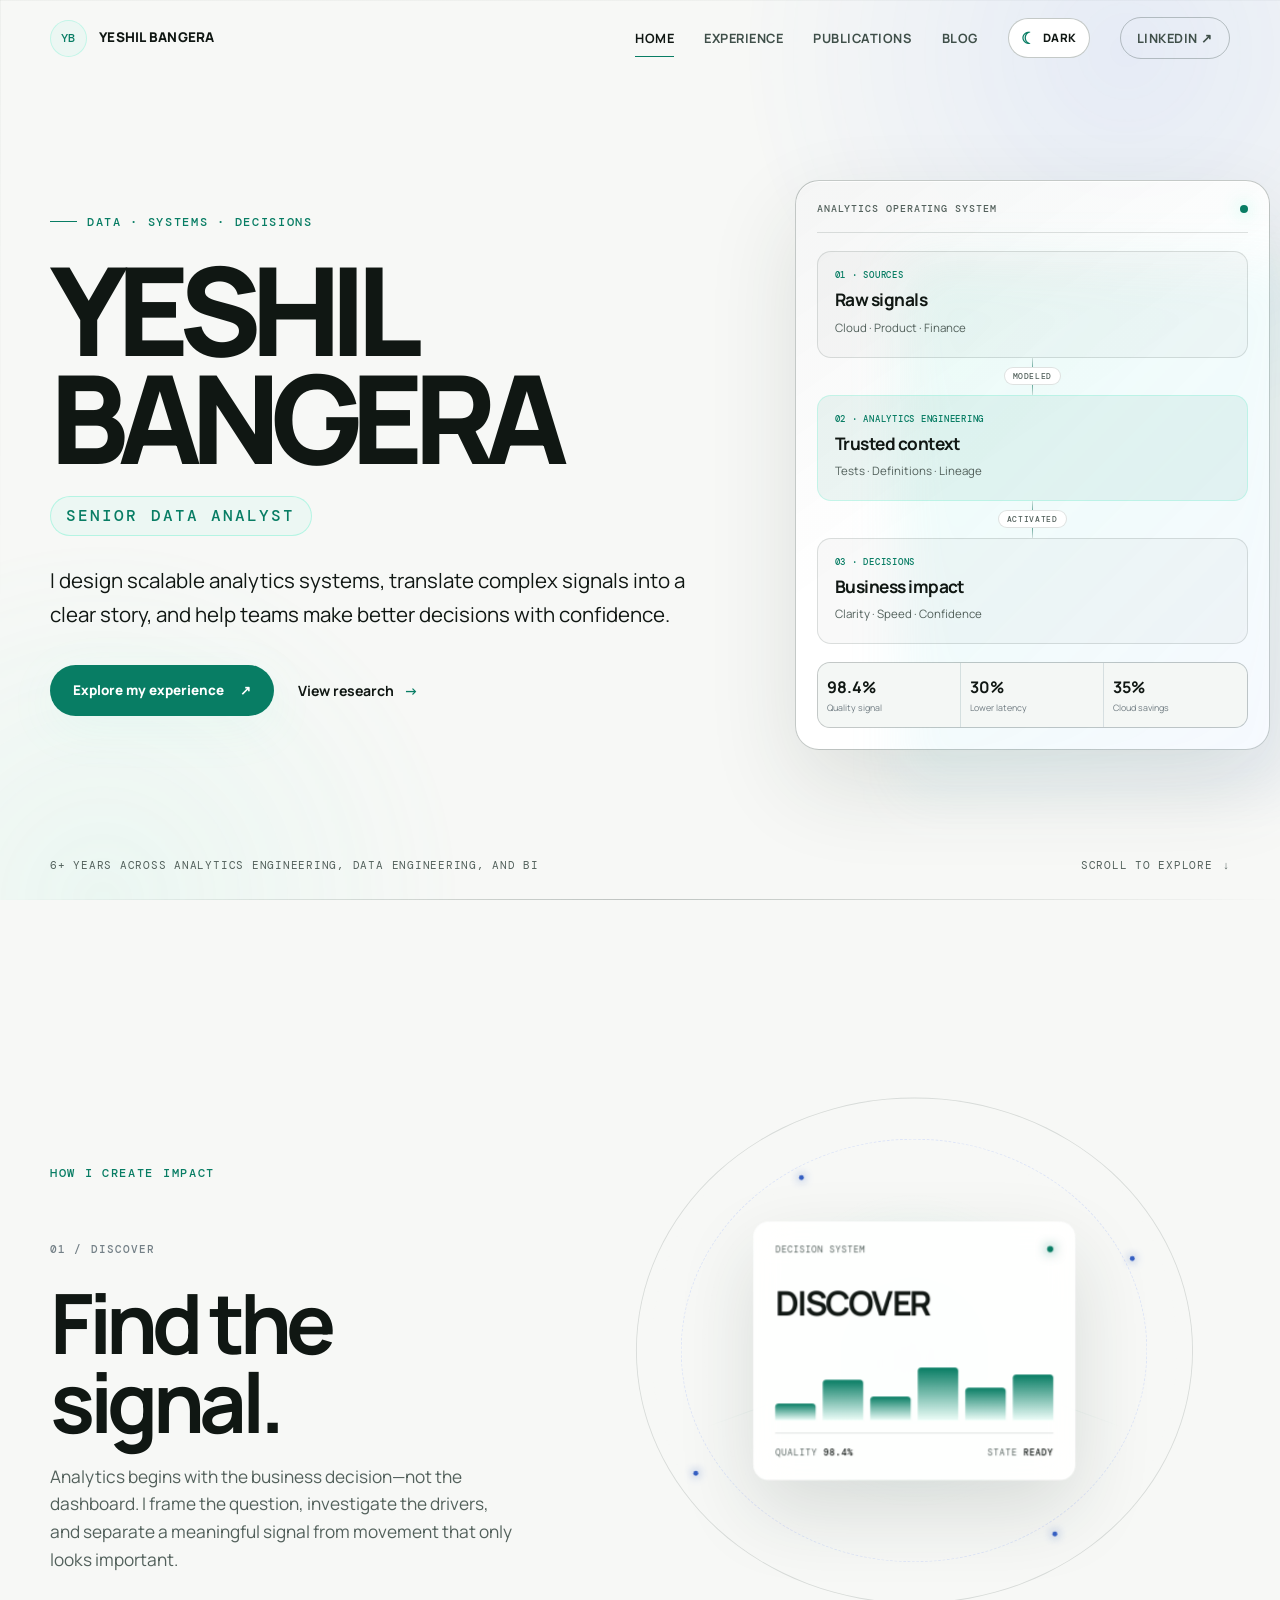
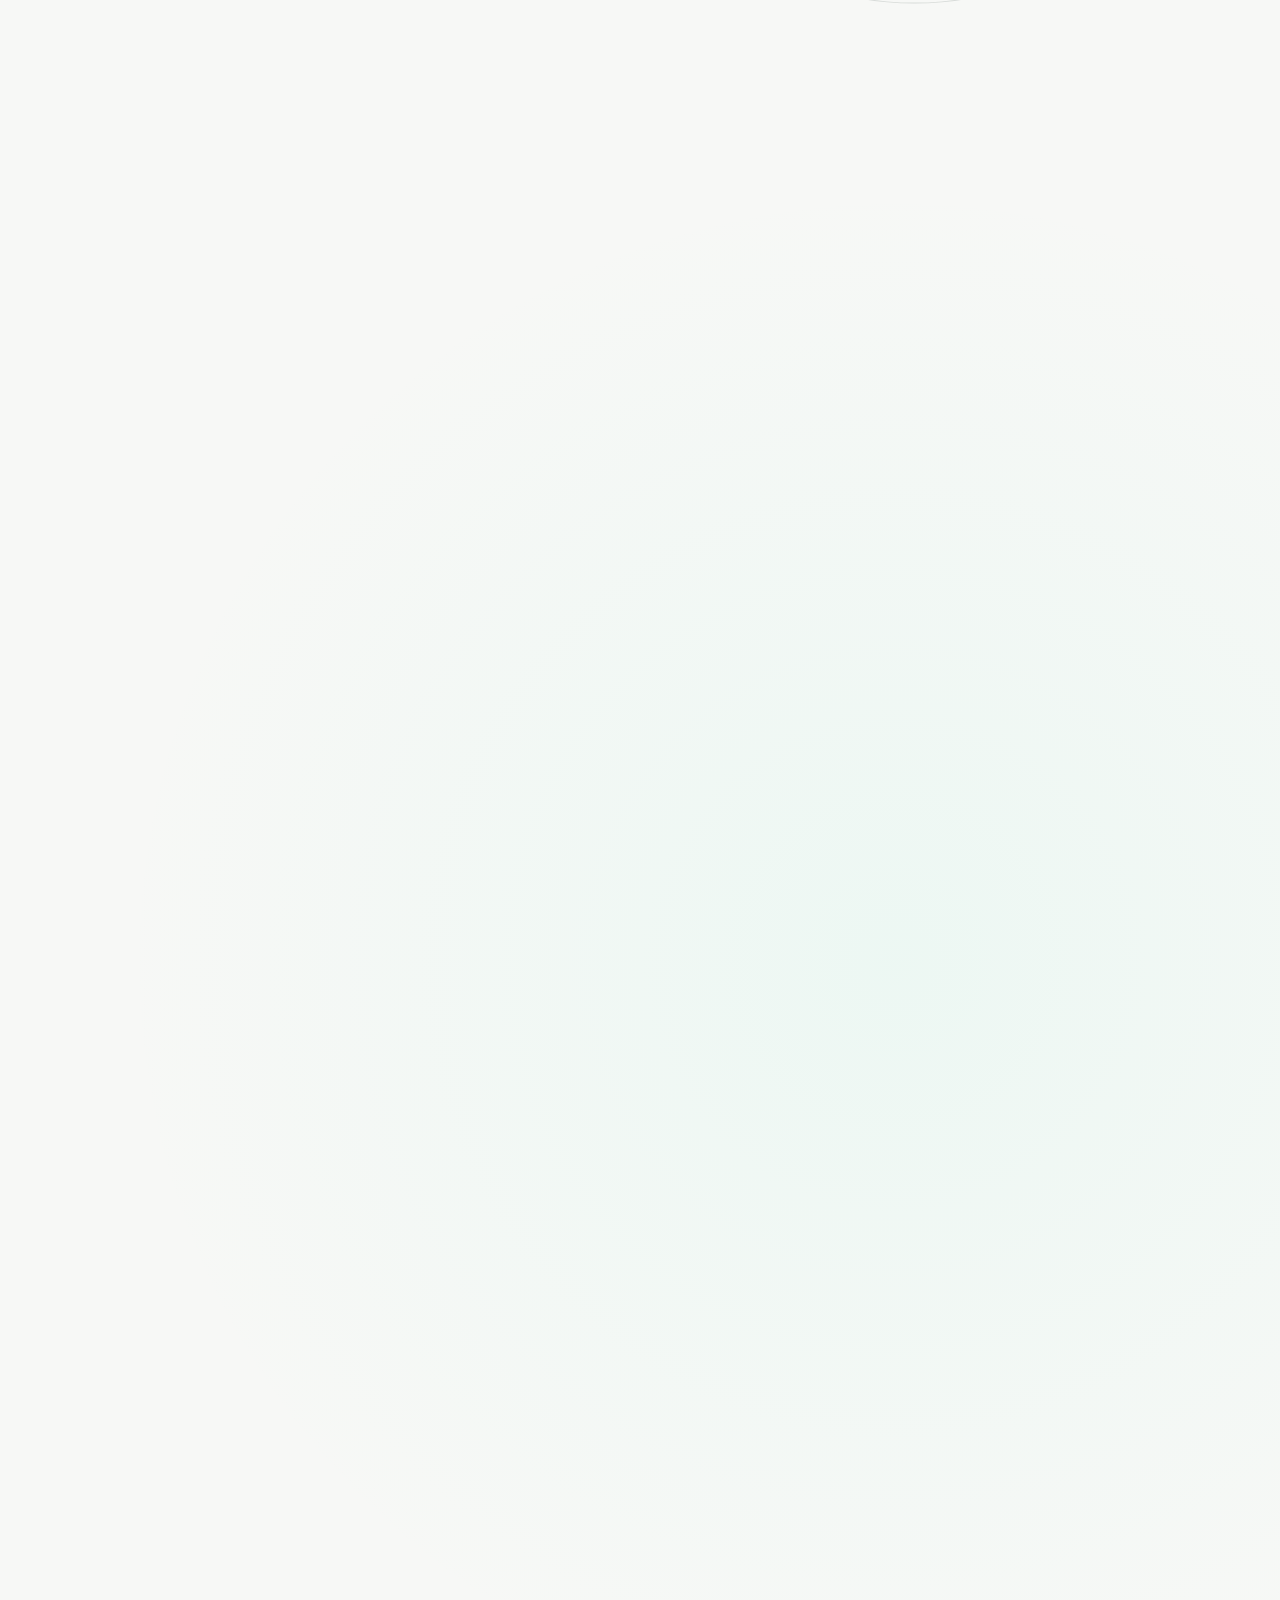
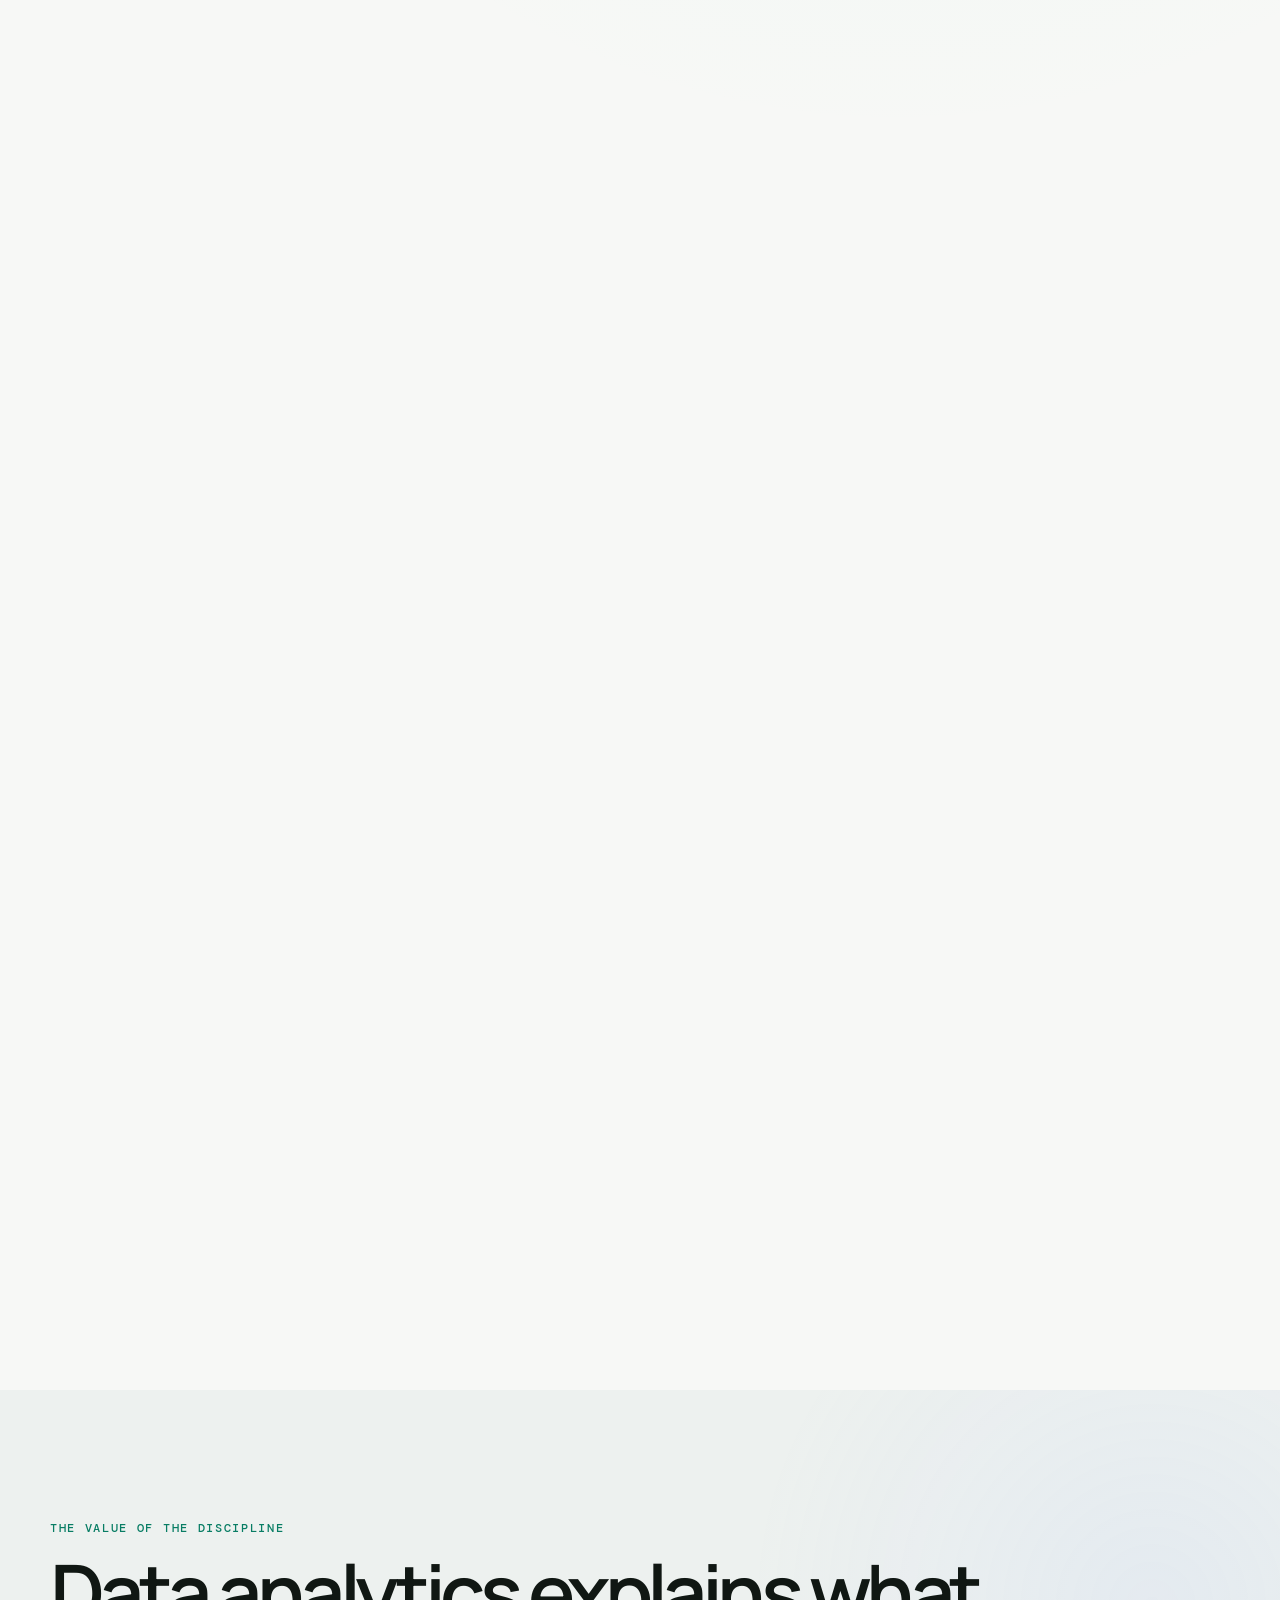
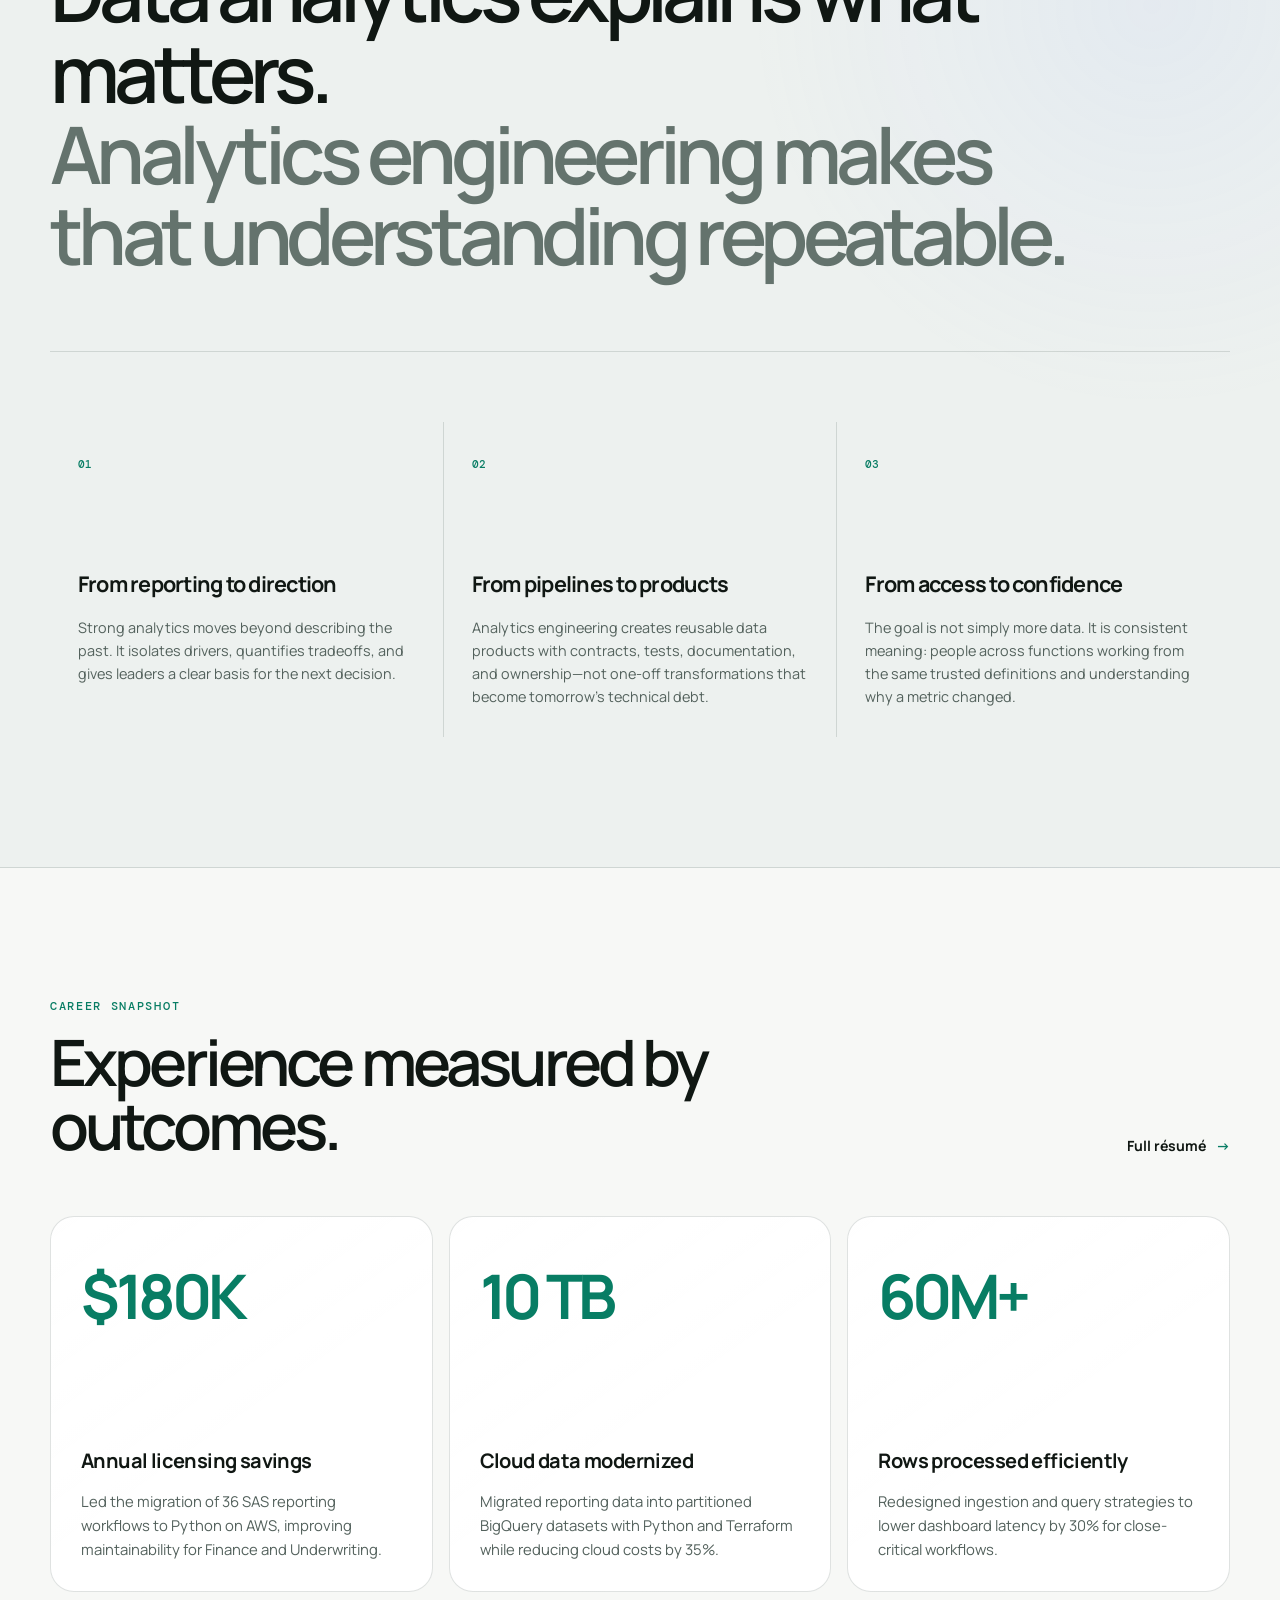
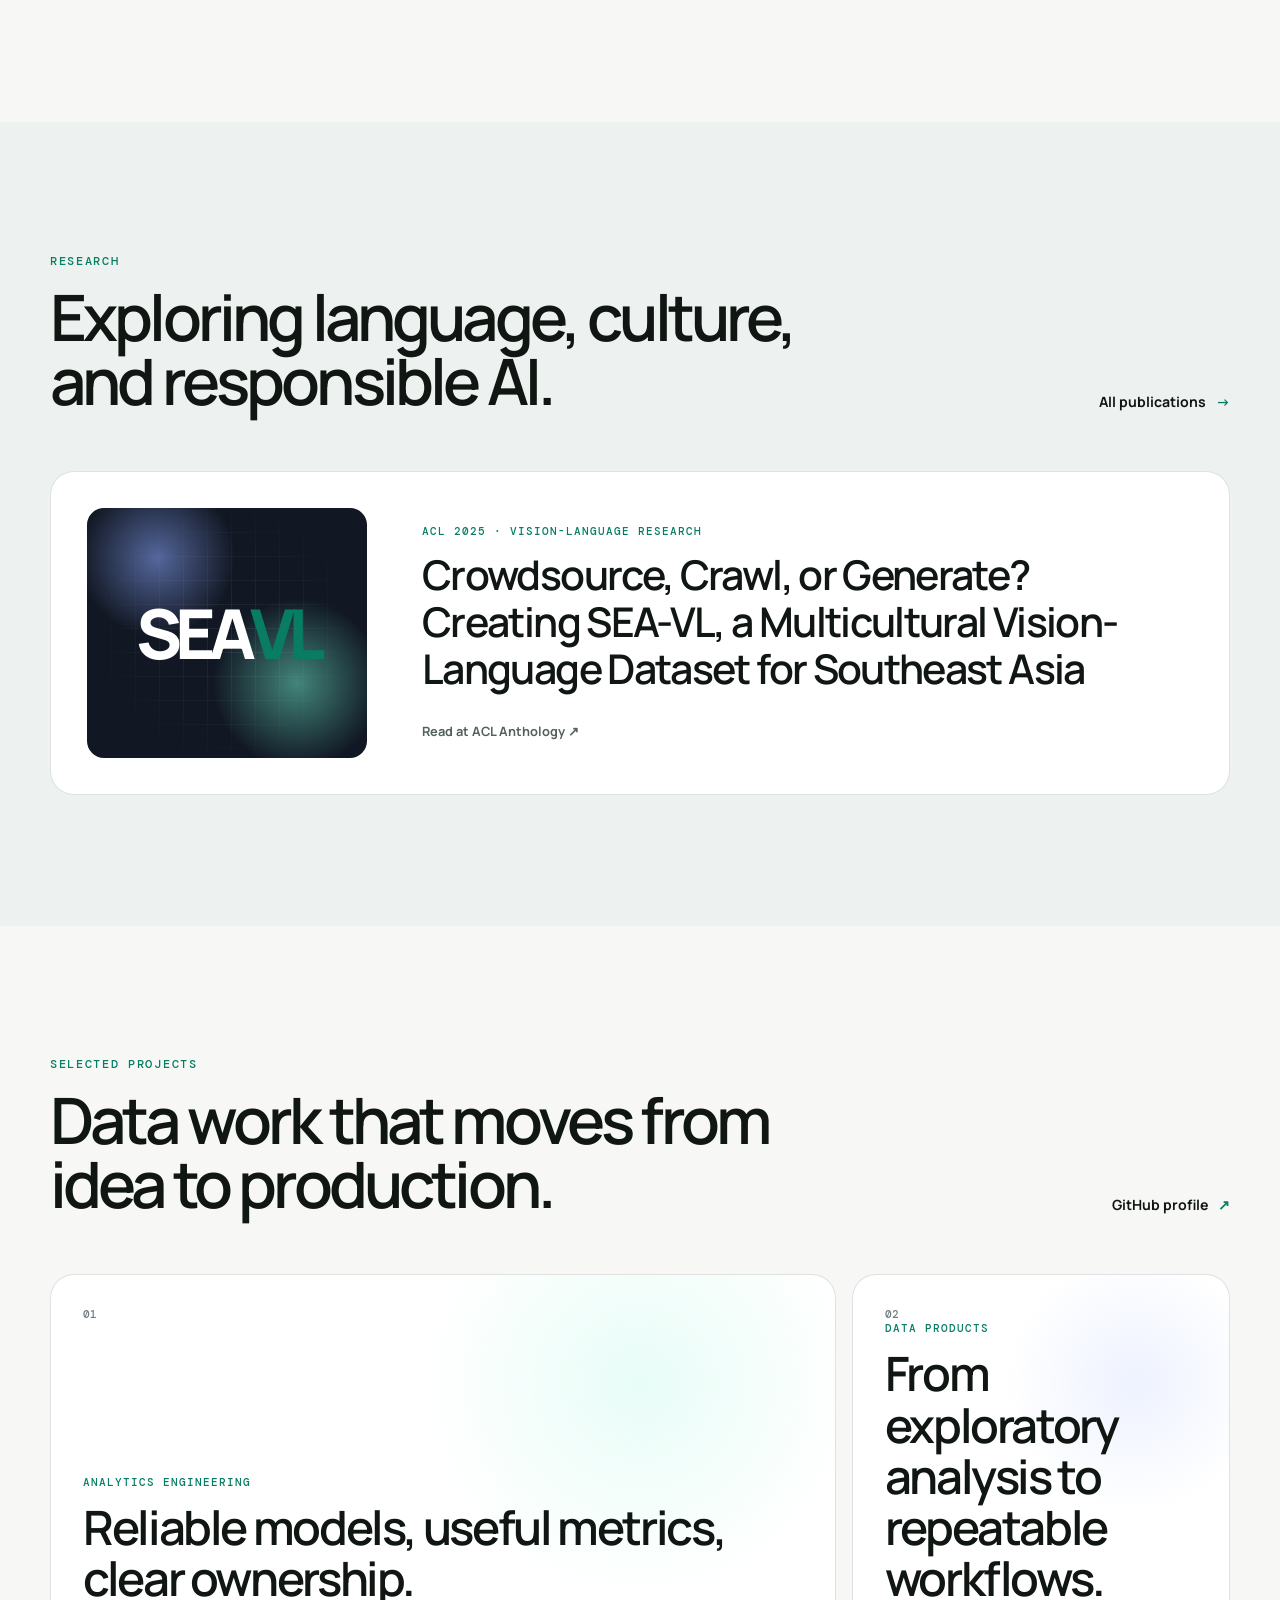
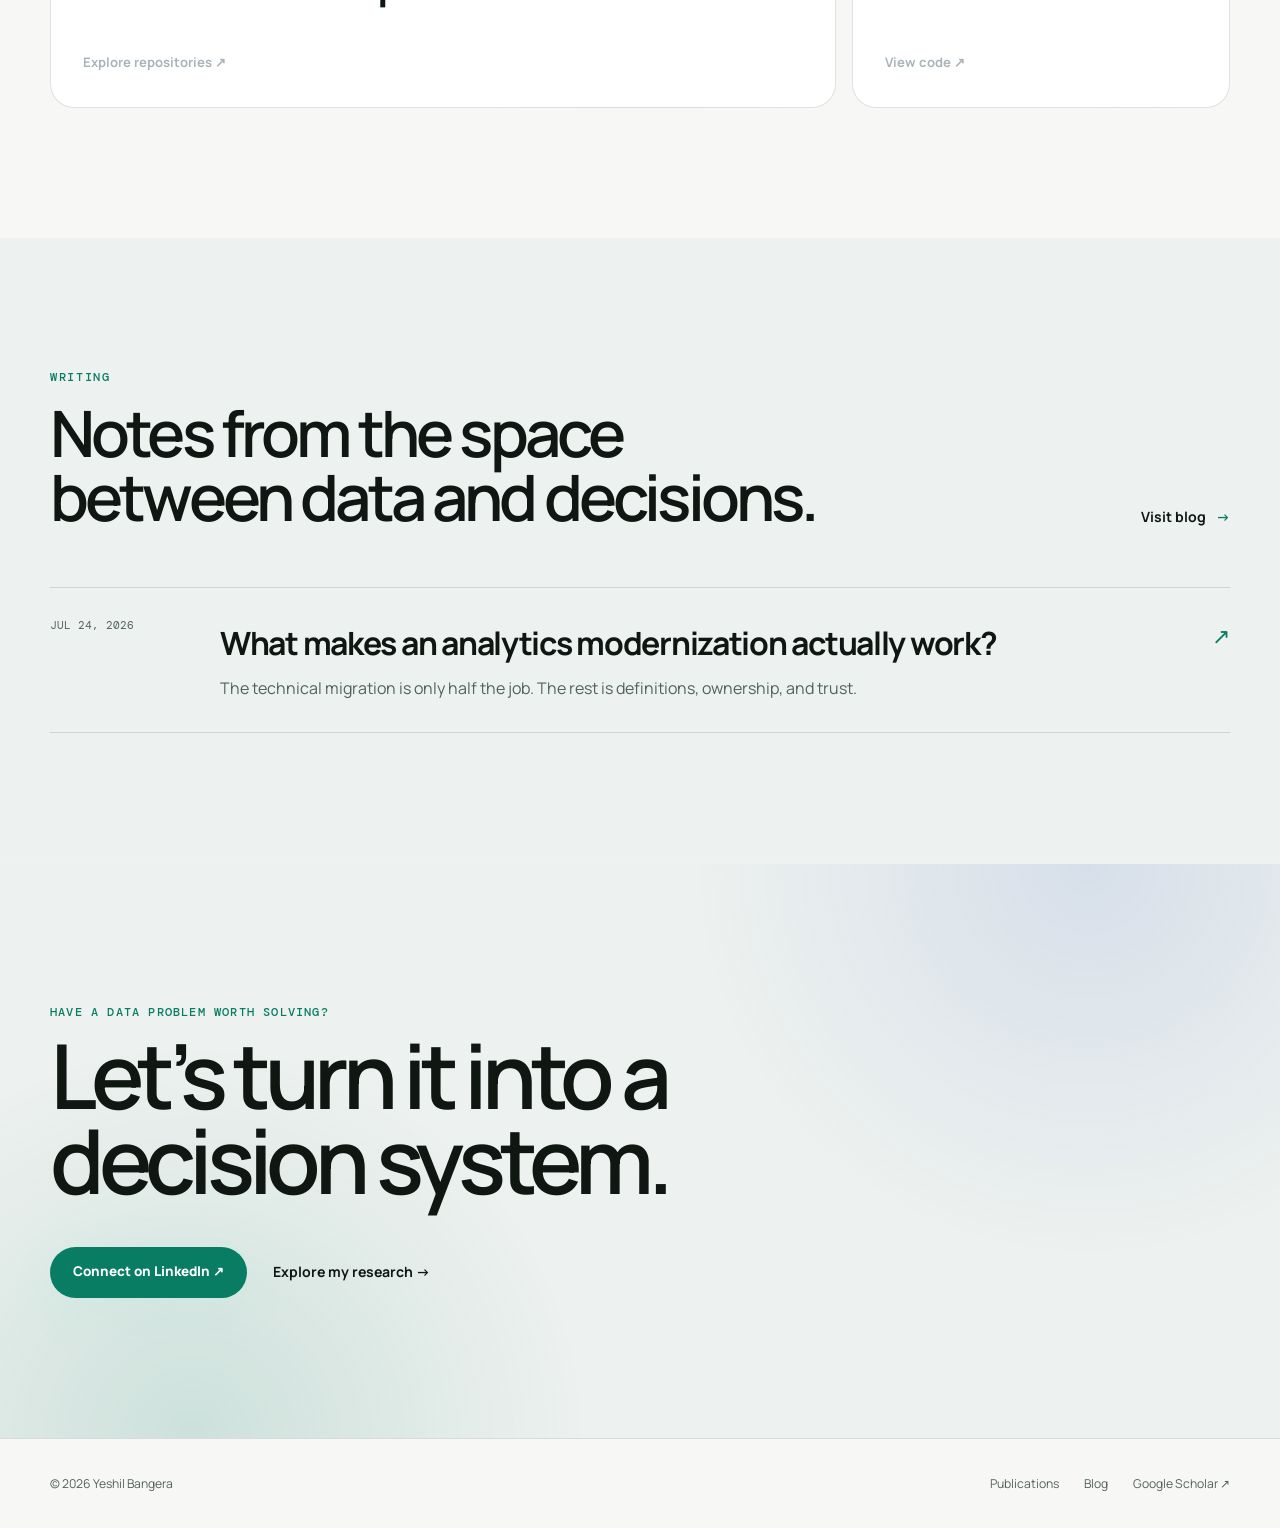
==== commit 3ec40516: "Refresh theme assets on index.html" ====
--- a/index.html
+++ b/index.html
@@ -8,7 +8,7 @@
       content="Yeshil Bangera is a Senior Data Analyst building cloud analytics systems, decision-ready reporting, and data products."
     />
     <meta name="author" content="Yeshil Bangera" />
-    <meta name="theme-color" content="#07090d" />
+    <meta name="theme-color" content="#FFFFFF" />
     <meta property="og:type" content="website" />
     <meta property="og:url" content="https://yeshilbangera.github.io/" />
     <meta property="og:title" content="Yeshil Bangera — Senior Data Analyst" />
@@ -23,7 +23,7 @@
     <title>Yeshil Bangera — Senior Data Analyst</title>
     <link rel="canonical" href="https://yeshilbangera.github.io/" />
     <link rel="icon" href="assets/favicon.svg" type="image/svg+xml" />
-    <link rel="stylesheet" href="assets/css/portfolio.css" />
+    <link rel="stylesheet" href="assets/css/portfolio.css?v=8210acd" />
     <script type="application/ld+json">
       {
         "@context": "https://schema.org",
@@ -407,6 +407,6 @@
         </div>
       </div>
     </footer>
-    <script src="assets/js/portfolio.js" defer></script>
+    <script src="assets/js/portfolio.js?v=8210acd" defer></script>
   </body>
 </html>
--- a/assets/css/portfolio.css
+++ b/assets/css/portfolio.css
@@ -198,6 +198,39 @@
 .site-nav .nav-cta:hover {
   border-color: var(--accent);
   color: var(--accent);
+}
+
+.theme-toggle {
+  display: inline-flex;
+  min-height: 40px;
+  align-items: center;
+  justify-content: center;
+  gap: 8px;
+  padding: 8px 12px;
+  border: 1px solid var(--line-strong);
+  border-radius: 999px;
+  background: var(--surface);
+  color: var(--text);
+  cursor: pointer;
+  font-size: 0.72rem;
+  font-weight: 800;
+  letter-spacing: 0.04em;
+  text-transform: uppercase;
+  transition:
+    border-color 180ms ease,
+    background-color 180ms ease,
+    transform 180ms ease;
+}
+
+.theme-toggle:hover {
+  transform: translateY(-1px);
+  border-color: var(--accent);
+}
+
+.theme-toggle [data-theme-icon] {
+  color: var(--accent);
+  font-size: 1rem;
+  line-height: 1;
 }
 
 .nav-toggle {
@@ -1816,6 +1849,10 @@
     gap: 6px;
   }
 
+  .theme-toggle {
+    width: 100%;
+  }
+
   .site-nav.is-open {
     display: flex;
   }
@@ -2186,6 +2223,119 @@
 
   .article-body {
     padding-top: 70px;
+  }
+}
+
+html[data-theme="light"] {
+  --bg: #f7f8f6;
+  --bg-soft: #edf1ef;
+  --surface: #ffffff;
+  --surface-2: #e5ebe8;
+  --line: rgba(11, 31, 24, 0.13);
+  --line-strong: rgba(11, 31, 24, 0.24);
+  --text: #101713;
+  --muted: #53615c;
+  --accent: #087d64;
+  --accent-2: #355fc2;
+  --accent-dark: #ffffff;
+}
+
+html[data-theme="light"] body::before {
+  background:
+    linear-gradient(rgba(11, 31, 24, 0.035) 1px, transparent 1px),
+    linear-gradient(90deg, rgba(11, 31, 24, 0.035) 1px, transparent 1px);
+}
+
+html[data-theme="light"] .site-header.is-scrolled {
+  background: rgba(247, 248, 246, 0.86);
+}
+
+html[data-theme="light"] .site-nav a {
+  color: #3f4f49;
+}
+
+html[data-theme="light"] .site-nav a:hover,
+html[data-theme="light"] .site-nav a:focus-visible,
+html[data-theme="light"] .site-nav a.is-active {
+  color: var(--text);
+}
+
+html[data-theme="light"] .hero-intro {
+  color: var(--text);
+}
+
+html[data-theme="light"] .hero-foot,
+html[data-theme="light"] .system-topline,
+html[data-theme="light"] .system-node span,
+html[data-theme="light"] .signal-card-top,
+html[data-theme="light"] .signal-meta,
+html[data-theme="light"] .inline-arrow,
+html[data-theme="light"] .blog-row time,
+html[data-theme="light"] .site-footer {
+  color: var(--muted);
+}
+
+html[data-theme="light"] .hero-system {
+  background:
+    linear-gradient(145deg, rgba(11, 31, 24, 0.045), transparent 48%),
+    rgba(255, 255, 255, 0.94);
+  box-shadow:
+    0 35px 90px rgba(31, 52, 44, 0.12),
+    inset 0 1px rgba(255, 255, 255, 0.8);
+}
+
+html[data-theme="light"] .system-node {
+  background: rgba(11, 31, 24, 0.025);
+}
+
+html[data-theme="light"] .system-node-accent {
+  background: rgba(8, 125, 100, 0.07);
+}
+
+html[data-theme="light"] .system-proof div {
+  background: #f4f7f5;
+}
+
+html[data-theme="light"] .system-connector span {
+  background: var(--surface);
+  color: var(--muted);
+}
+
+html[data-theme="light"] .impact-statement h2 span {
+  color: #64736d;
+}
+
+html[data-theme="light"] .signal-card {
+  background: rgba(255, 255, 255, 0.9);
+  box-shadow: 0 35px 90px rgba(31, 52, 44, 0.14);
+}
+
+html[data-theme="light"] .publication-art {
+  color: #ffffff;
+}
+
+html[data-theme="light"] .contact-band {
+  background:
+    radial-gradient(
+      circle at 15% 100%,
+      rgba(8, 125, 100, 0.14),
+      transparent 32%
+    ),
+    radial-gradient(
+      circle at 85% 0%,
+      rgba(53, 95, 194, 0.12),
+      transparent 32%
+    ),
+    var(--bg-soft);
+}
+
+html[data-theme="light"] .article-flow span {
+  background: rgba(255, 255, 255, 0.86);
+}
+
+@media (max-width: 980px) {
+  html[data-theme="light"] .site-nav {
+    background: rgba(247, 248, 246, 0.98);
   }
 }
 
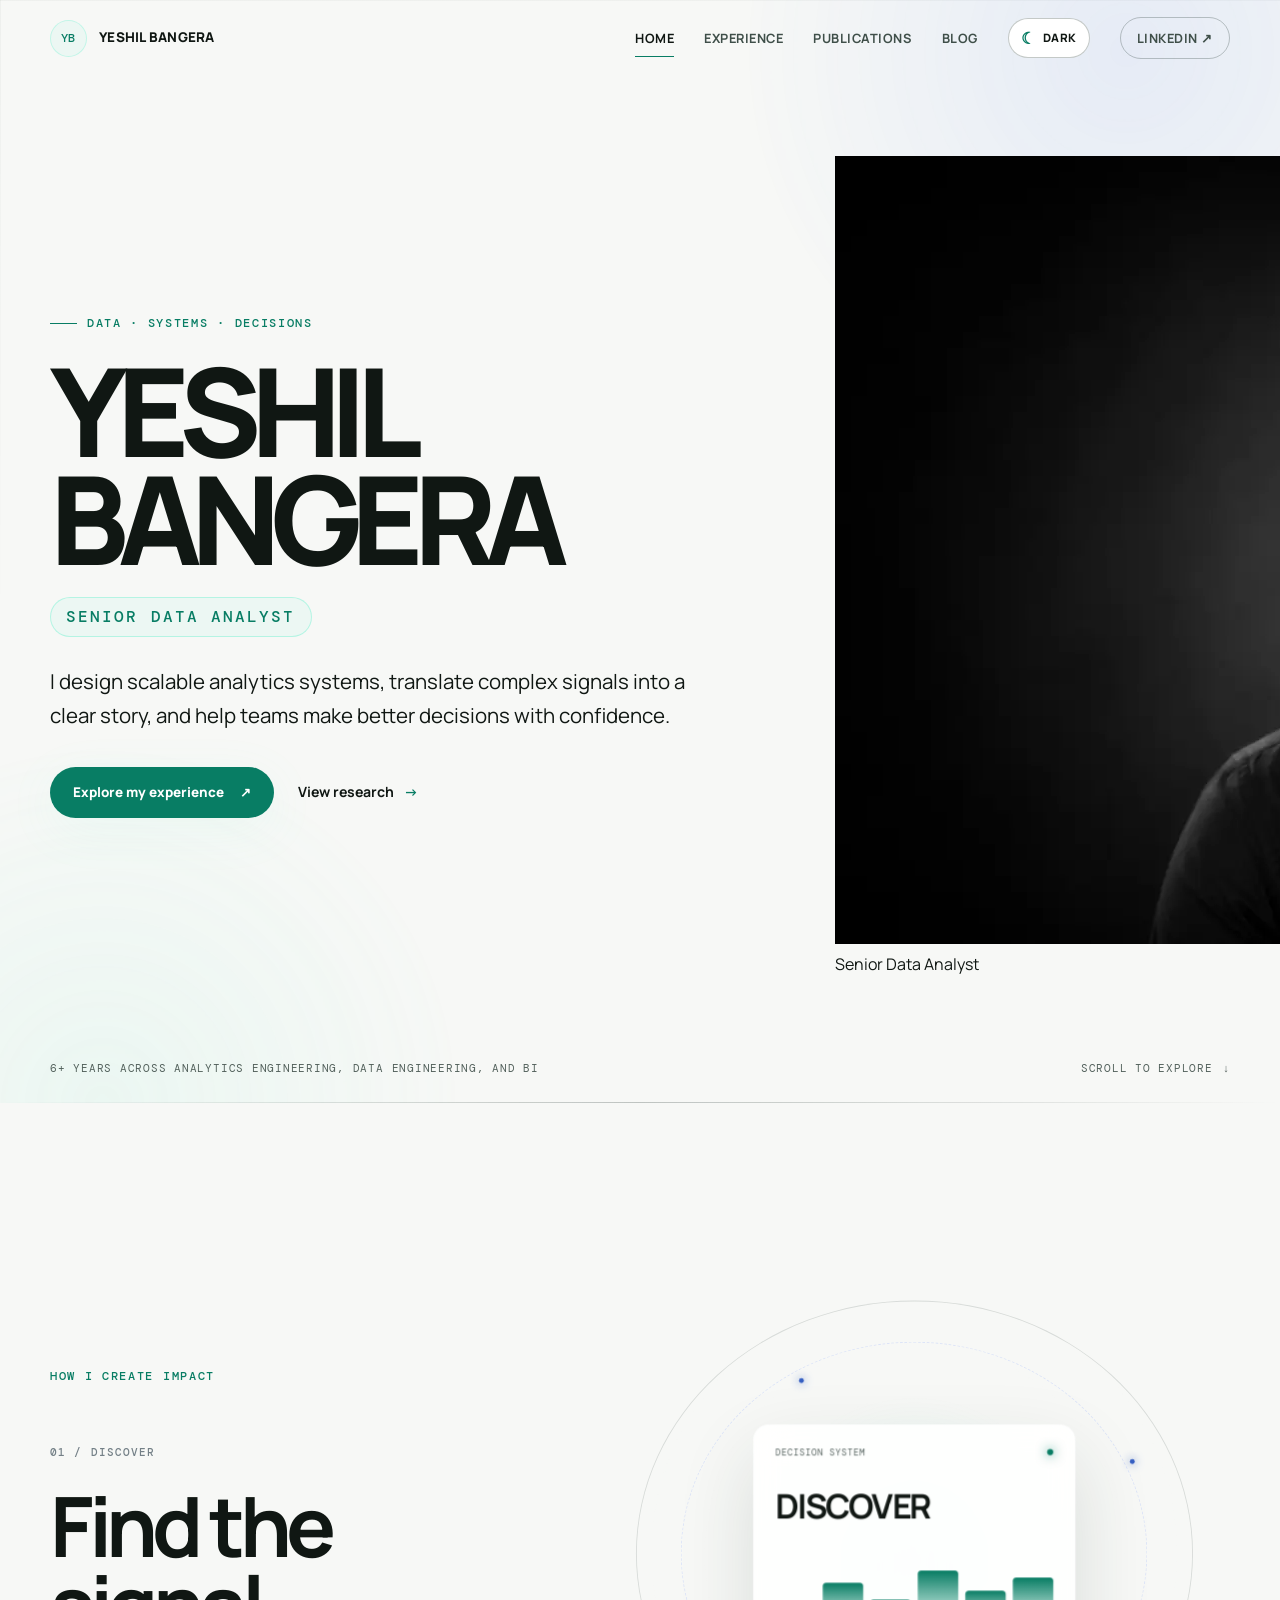
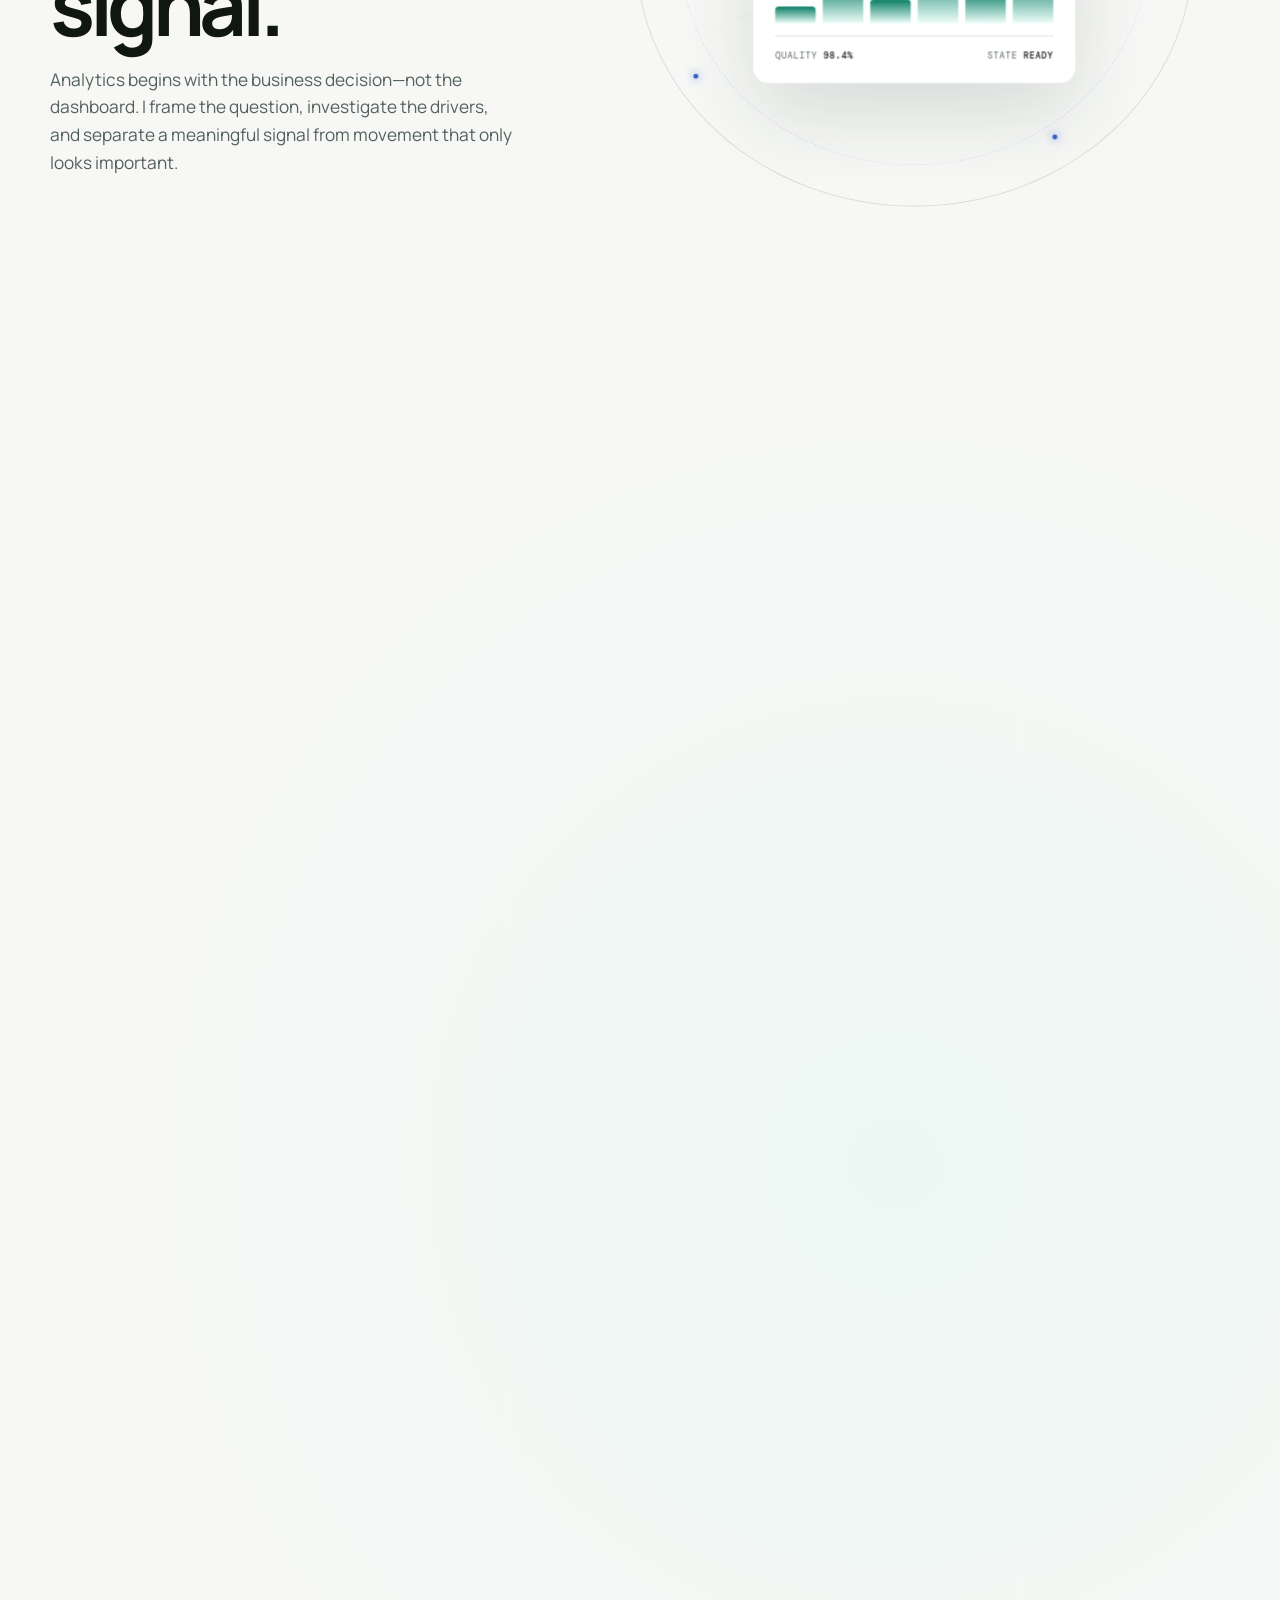
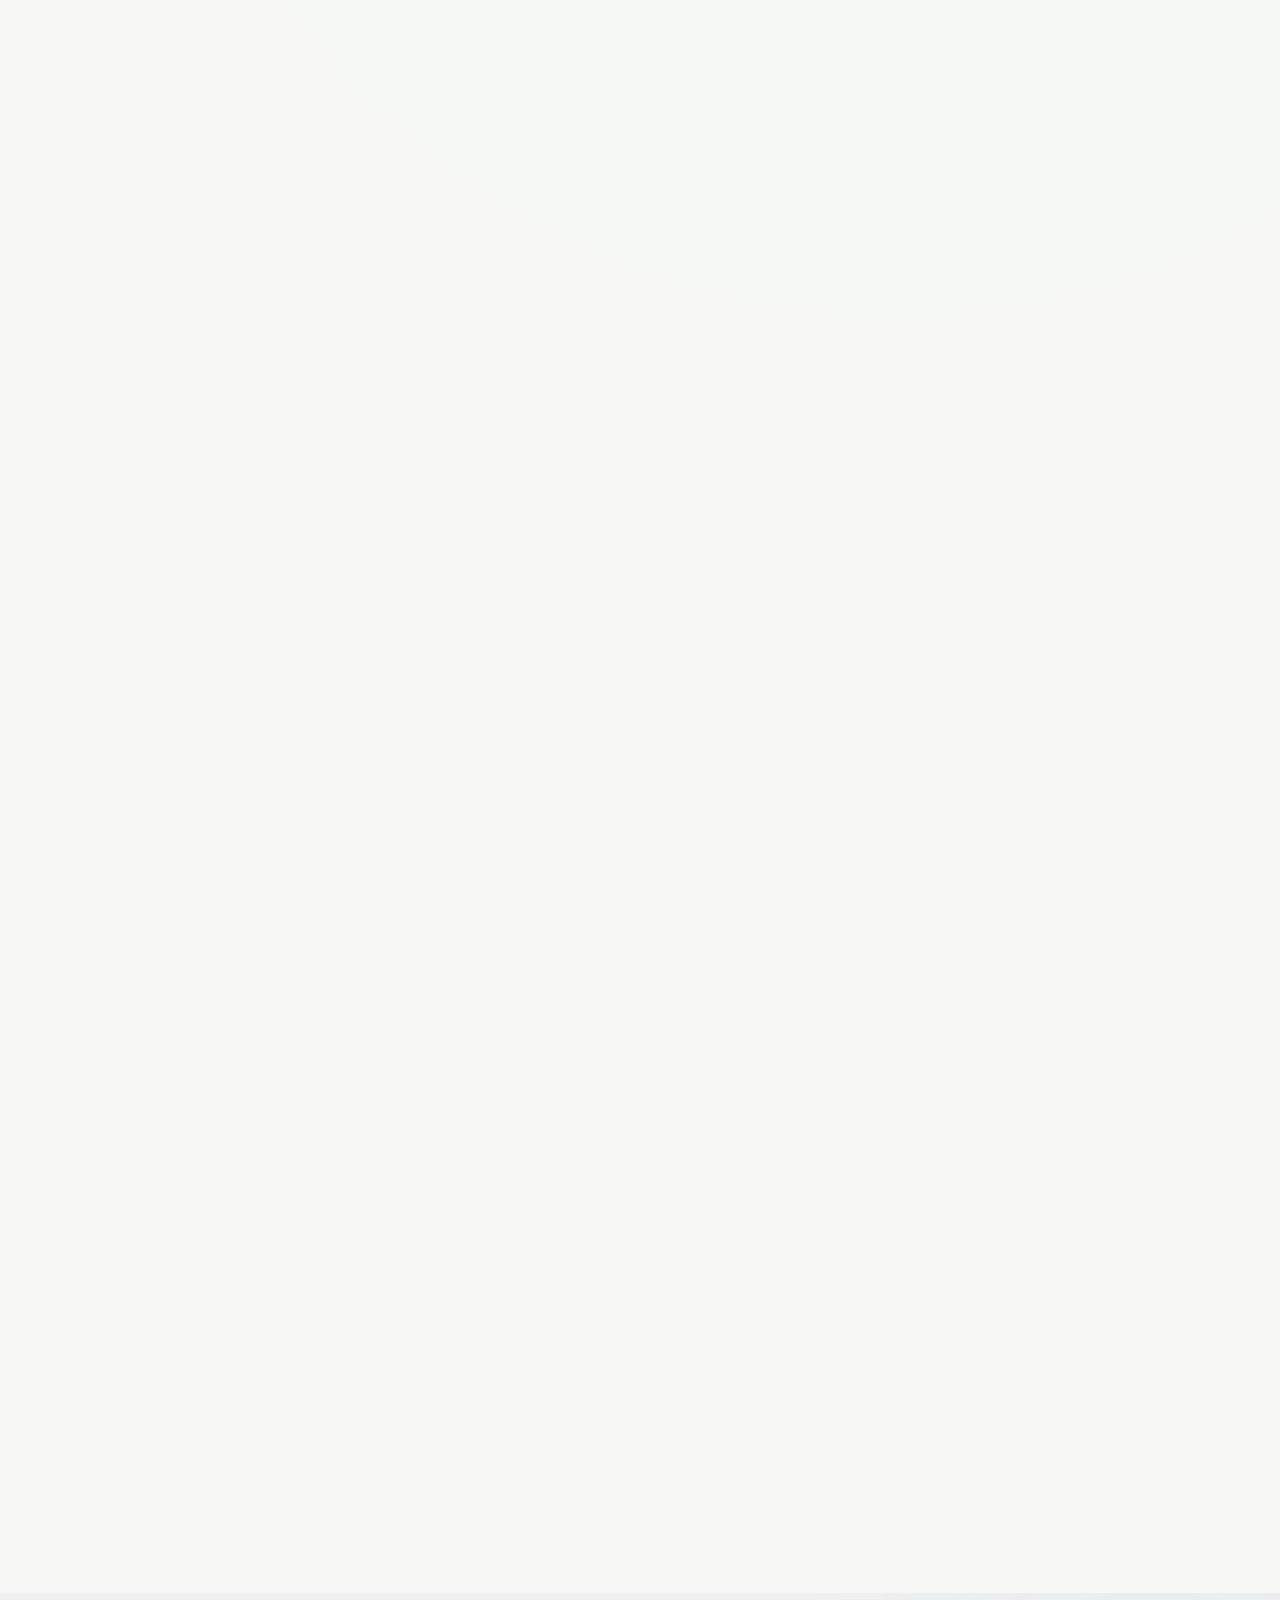
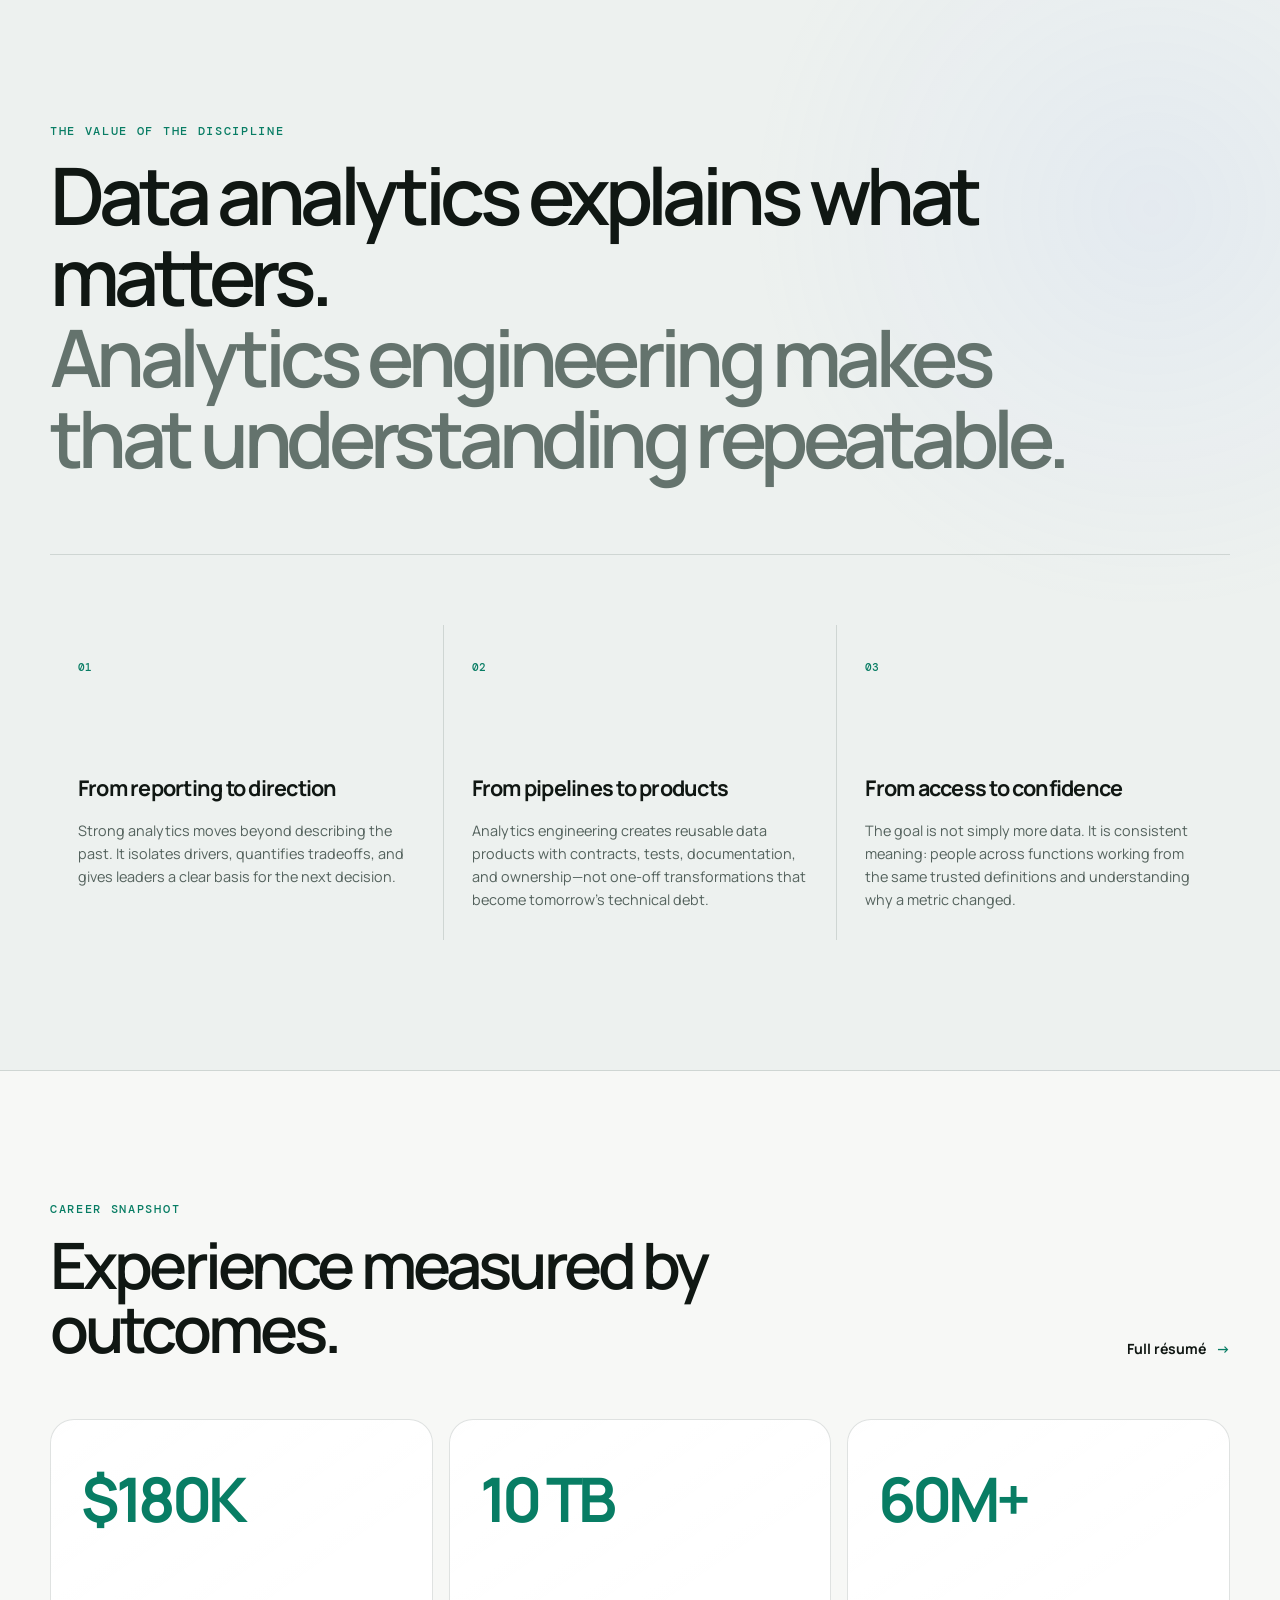
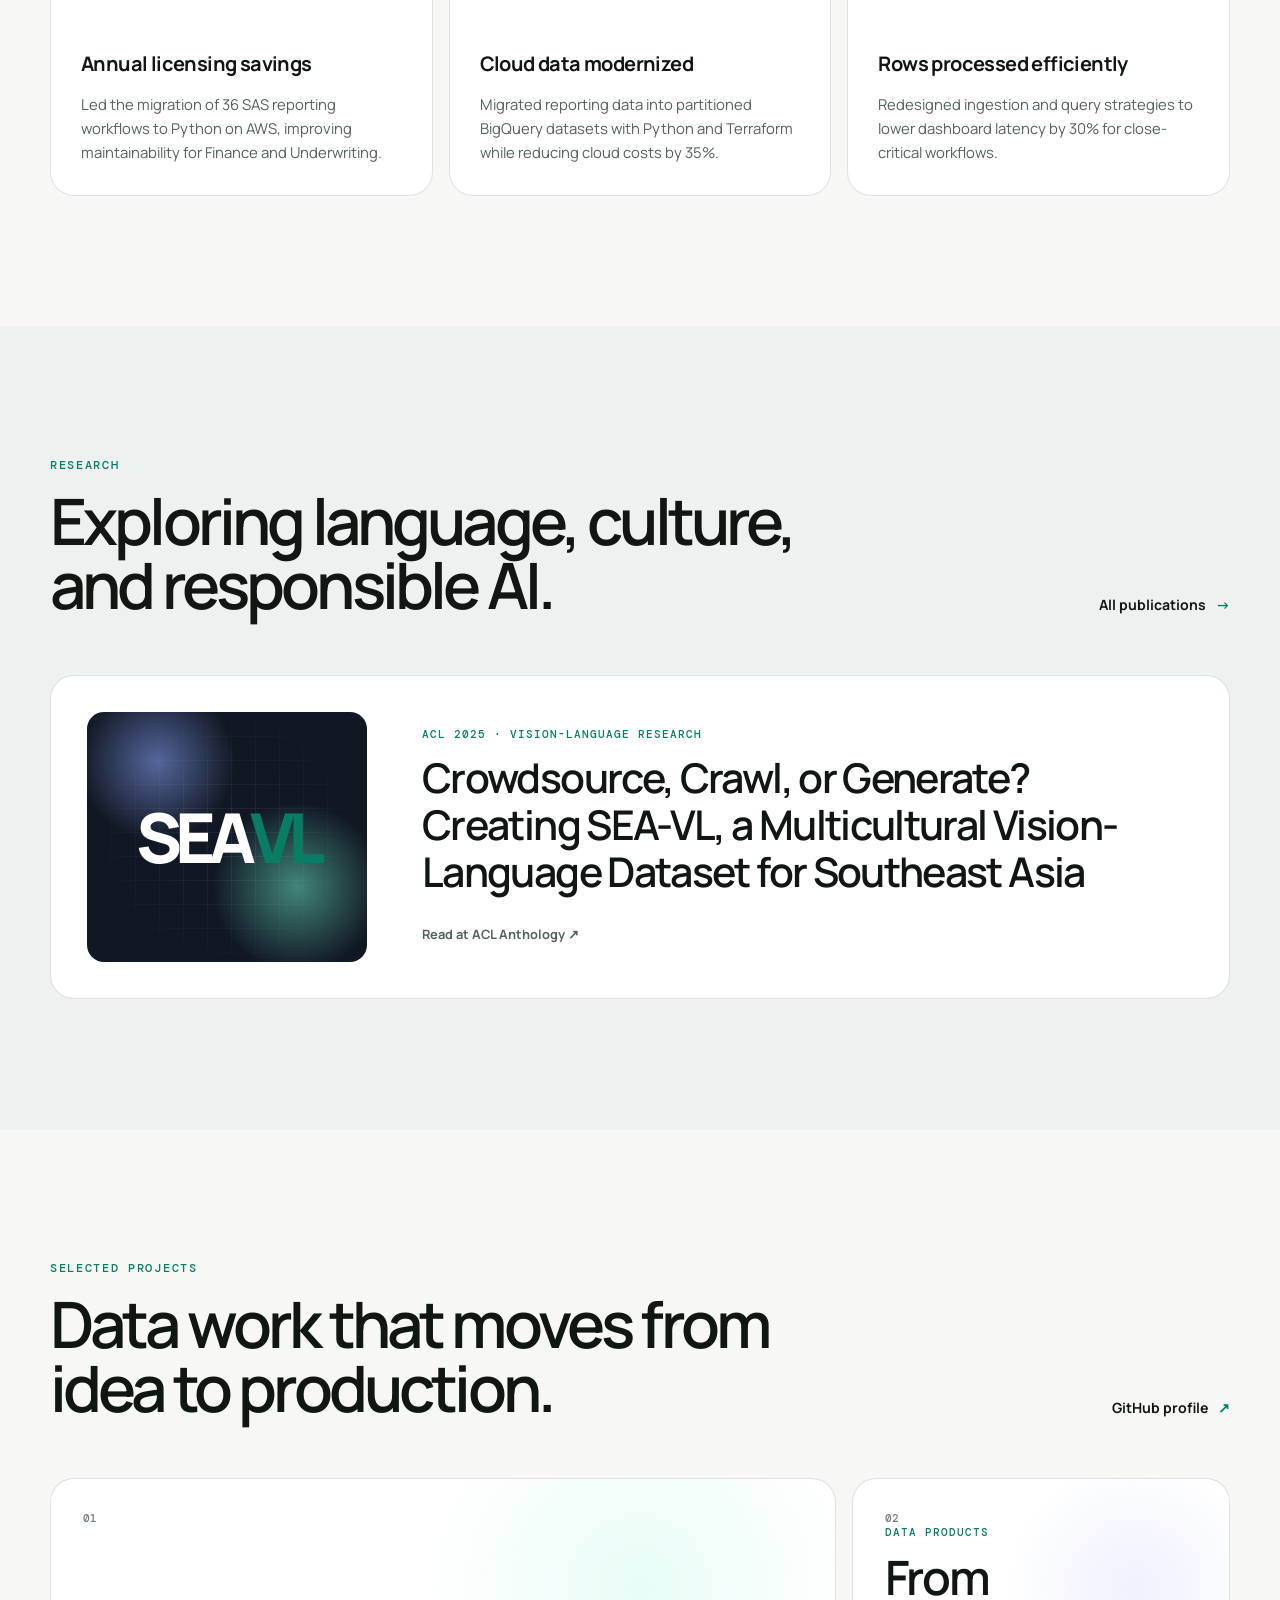
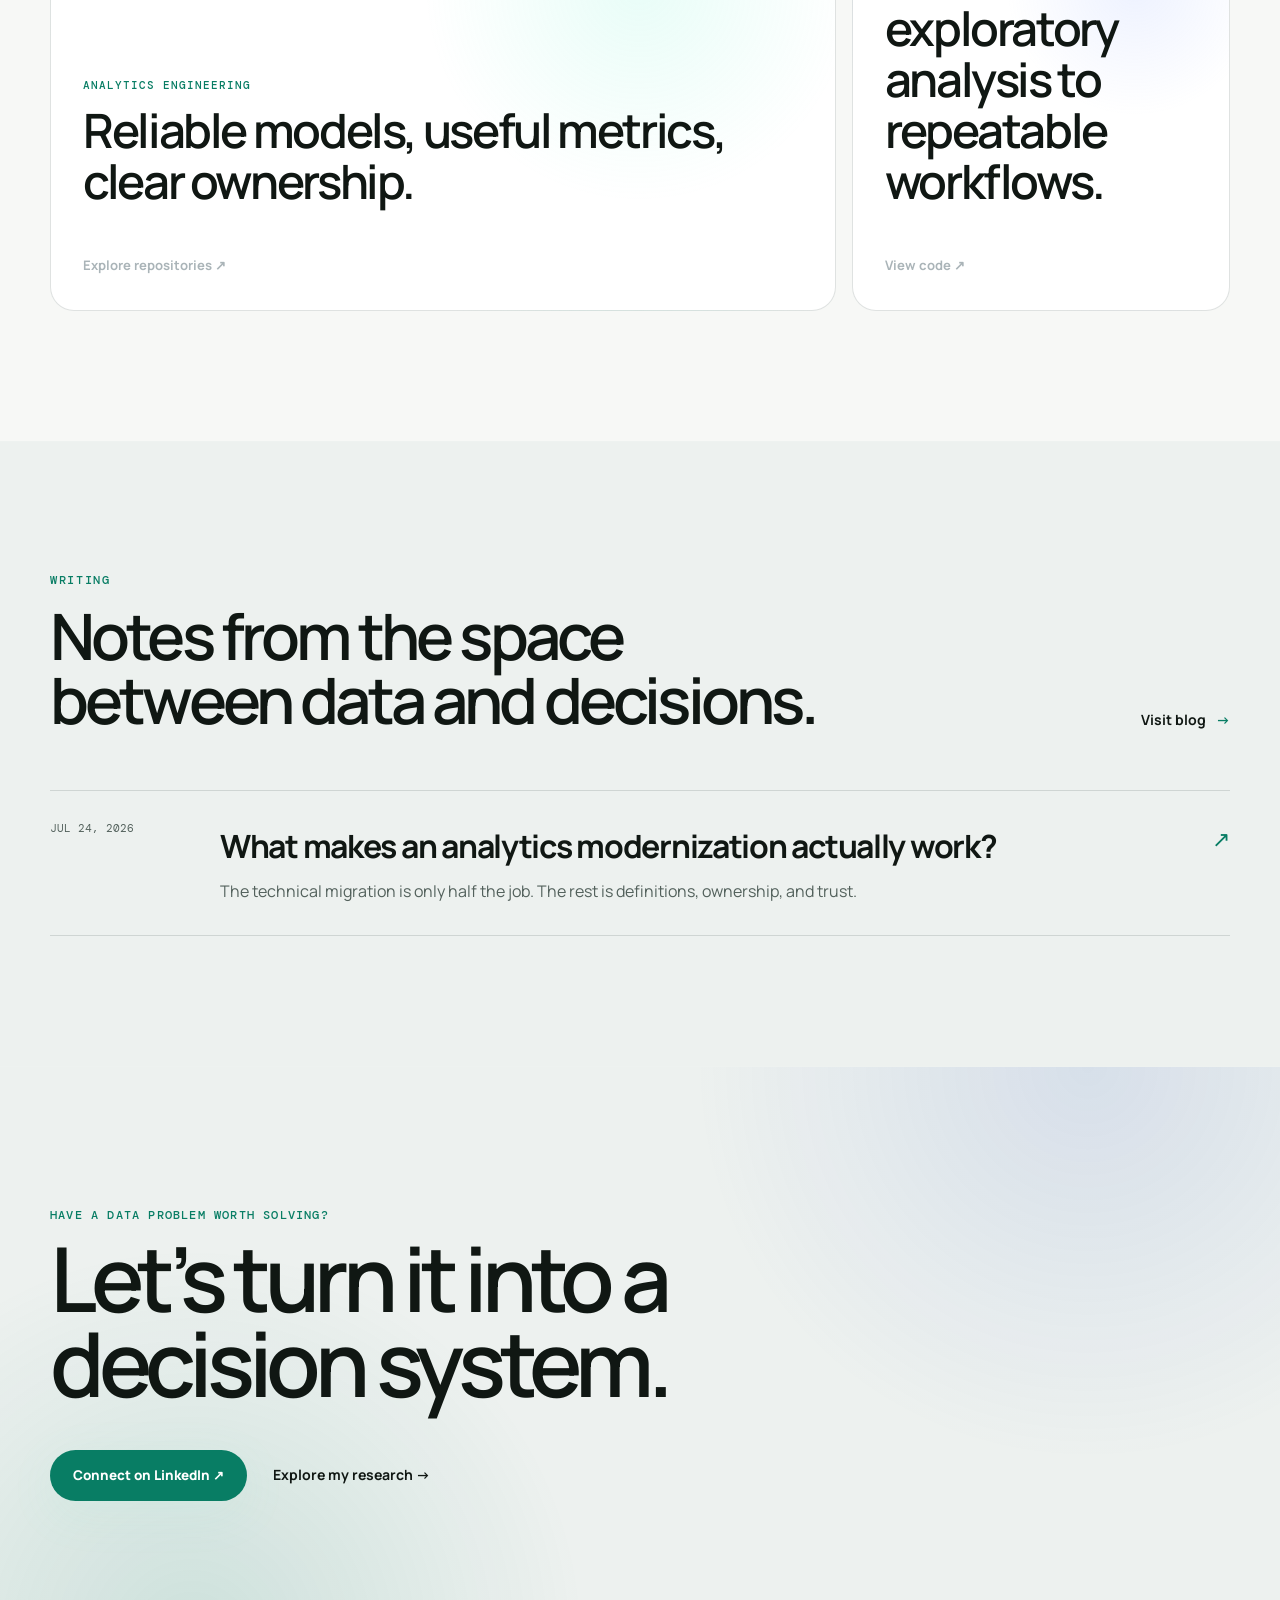
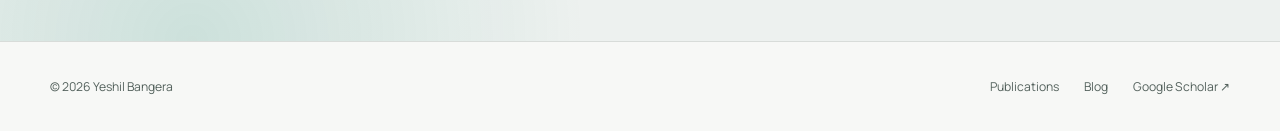
==== commit cbd78ac0: "Replace hero system graphic with portrait" ====
--- a/index.html
+++ b/index.html
@@ -23,7 +23,7 @@
     <title>Yeshil Bangera — Senior Data Analyst</title>
     <link rel="canonical" href="https://yeshilbangera.github.io/" />
     <link rel="icon" href="assets/favicon.svg" type="image/svg+xml" />
-    <link rel="stylesheet" href="assets/css/portfolio.css?v=8210acd" />
+    <link rel="stylesheet" href="assets/css/portfolio.css?v=portrait-1" />
     <script type="application/ld+json">
       {
         "@context": "https://schema.org",
@@ -95,36 +95,22 @@
               >
             </div>
           </div>
-          <div class="hero-system reveal reveal-delay" aria-hidden="true">
-            <div class="system-topline">
-              <span>Analytics operating system</span>
+          <figure class="hero-portrait reveal reveal-delay">
+            <div class="portrait-aura" aria-hidden="true"></div>
+            <img
+              class="portrait-image"
+              src="[data-uri]"
+              width="1400"
+              height="788"
+              alt="Black-and-white portrait of Yeshil Bangera"
+              decoding="async"
+              fetchpriority="high"
+            />
+            <figcaption class="portrait-label" aria-hidden="true">
+              <span>Senior Data Analyst</span>
               <i></i>
-            </div>
-            <div class="system-flow">
-              <div class="system-node">
-                <small>01 · Sources</small>
-                <strong>Raw signals</strong>
-                <span>Cloud · Product · Finance</span>
-              </div>
-              <div class="system-connector"><span>MODELED</span></div>
-              <div class="system-node system-node-accent">
-                <small>02 · Analytics engineering</small>
-                <strong>Trusted context</strong>
-                <span>Tests · Definitions · Lineage</span>
-              </div>
-              <div class="system-connector"><span>ACTIVATED</span></div>
-              <div class="system-node">
-                <small>03 · Decisions</small>
-                <strong>Business impact</strong>
-                <span>Clarity · Speed · Confidence</span>
-              </div>
-            </div>
-            <div class="system-proof">
-              <div><strong>98.4%</strong><span>Quality signal</span></div>
-              <div><strong>30%</strong><span>Lower latency</span></div>
-              <div><strong>35%</strong><span>Cloud savings</span></div>
-            </div>
-          </div>
+            </figcaption>
+          </figure>
         </div>
         <div class="hero-foot shell">
           <p>6+ years across analytics engineering, data engineering, and BI</p>
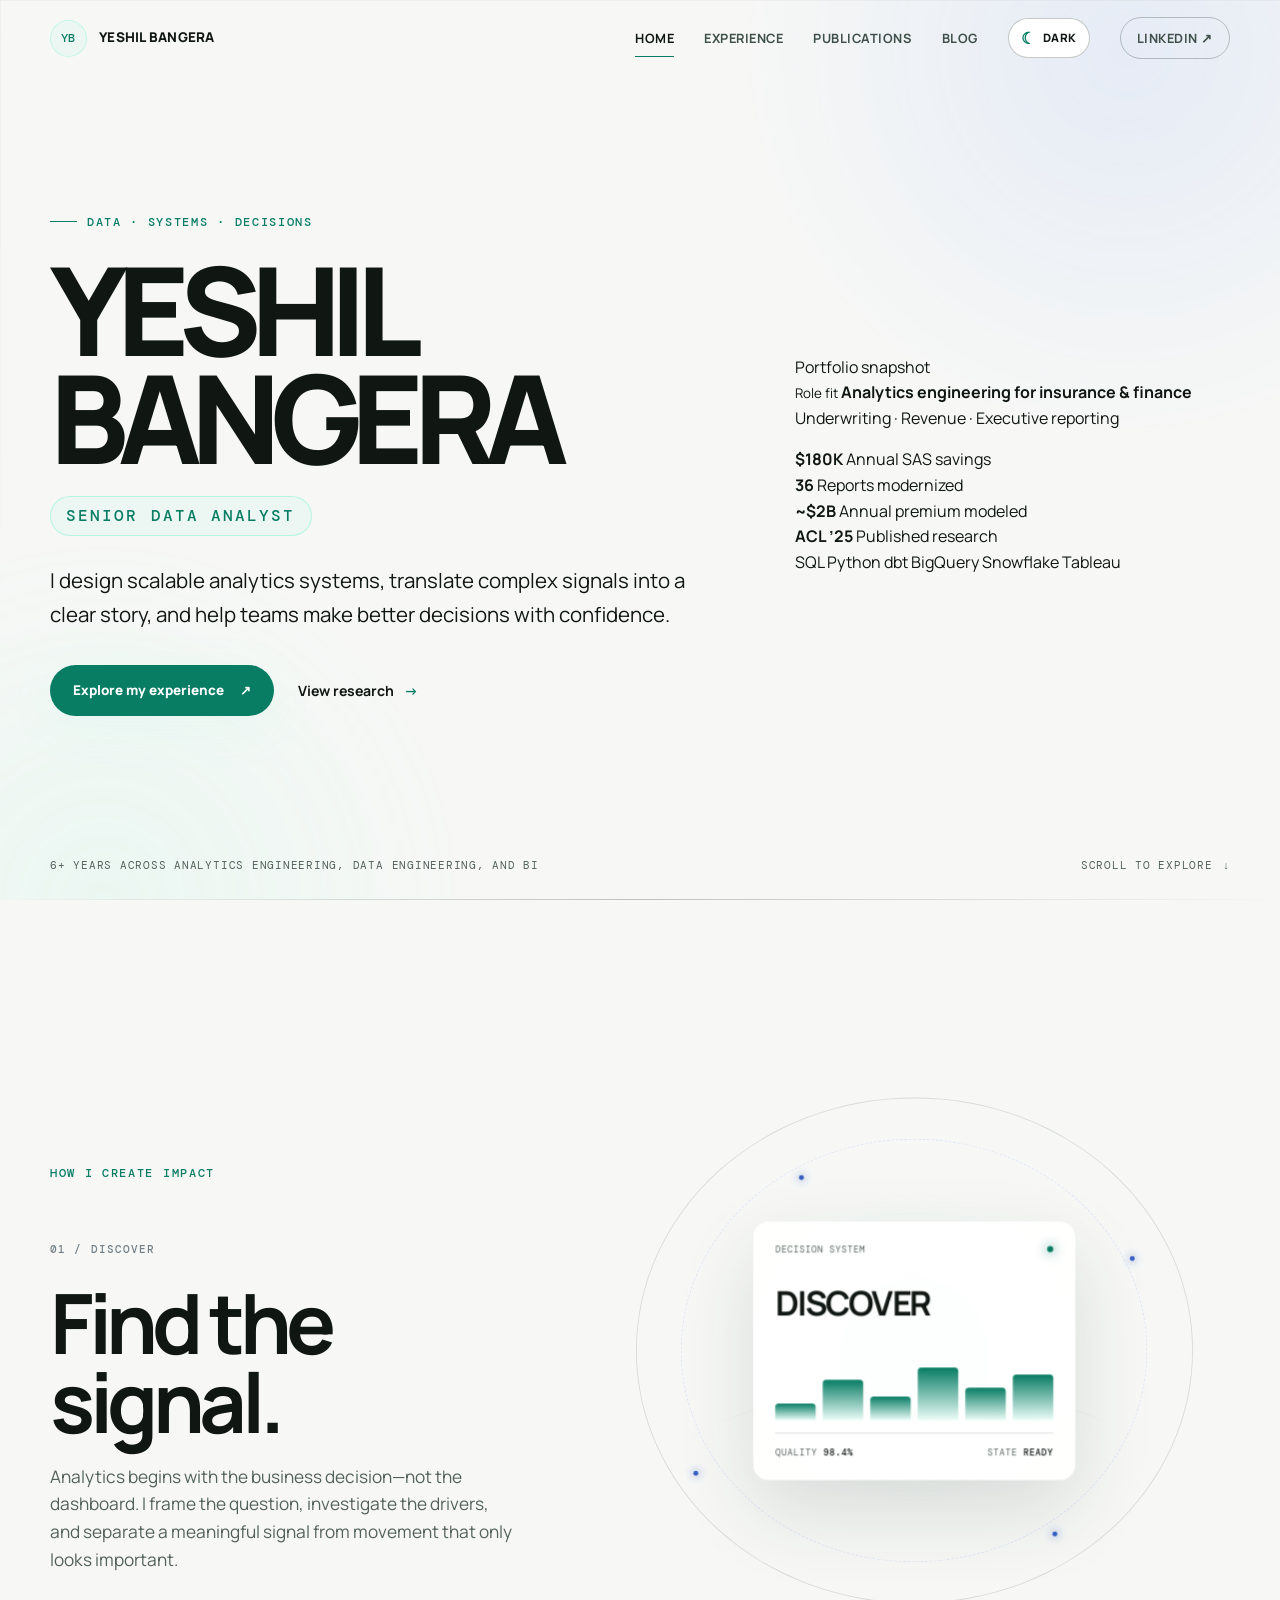
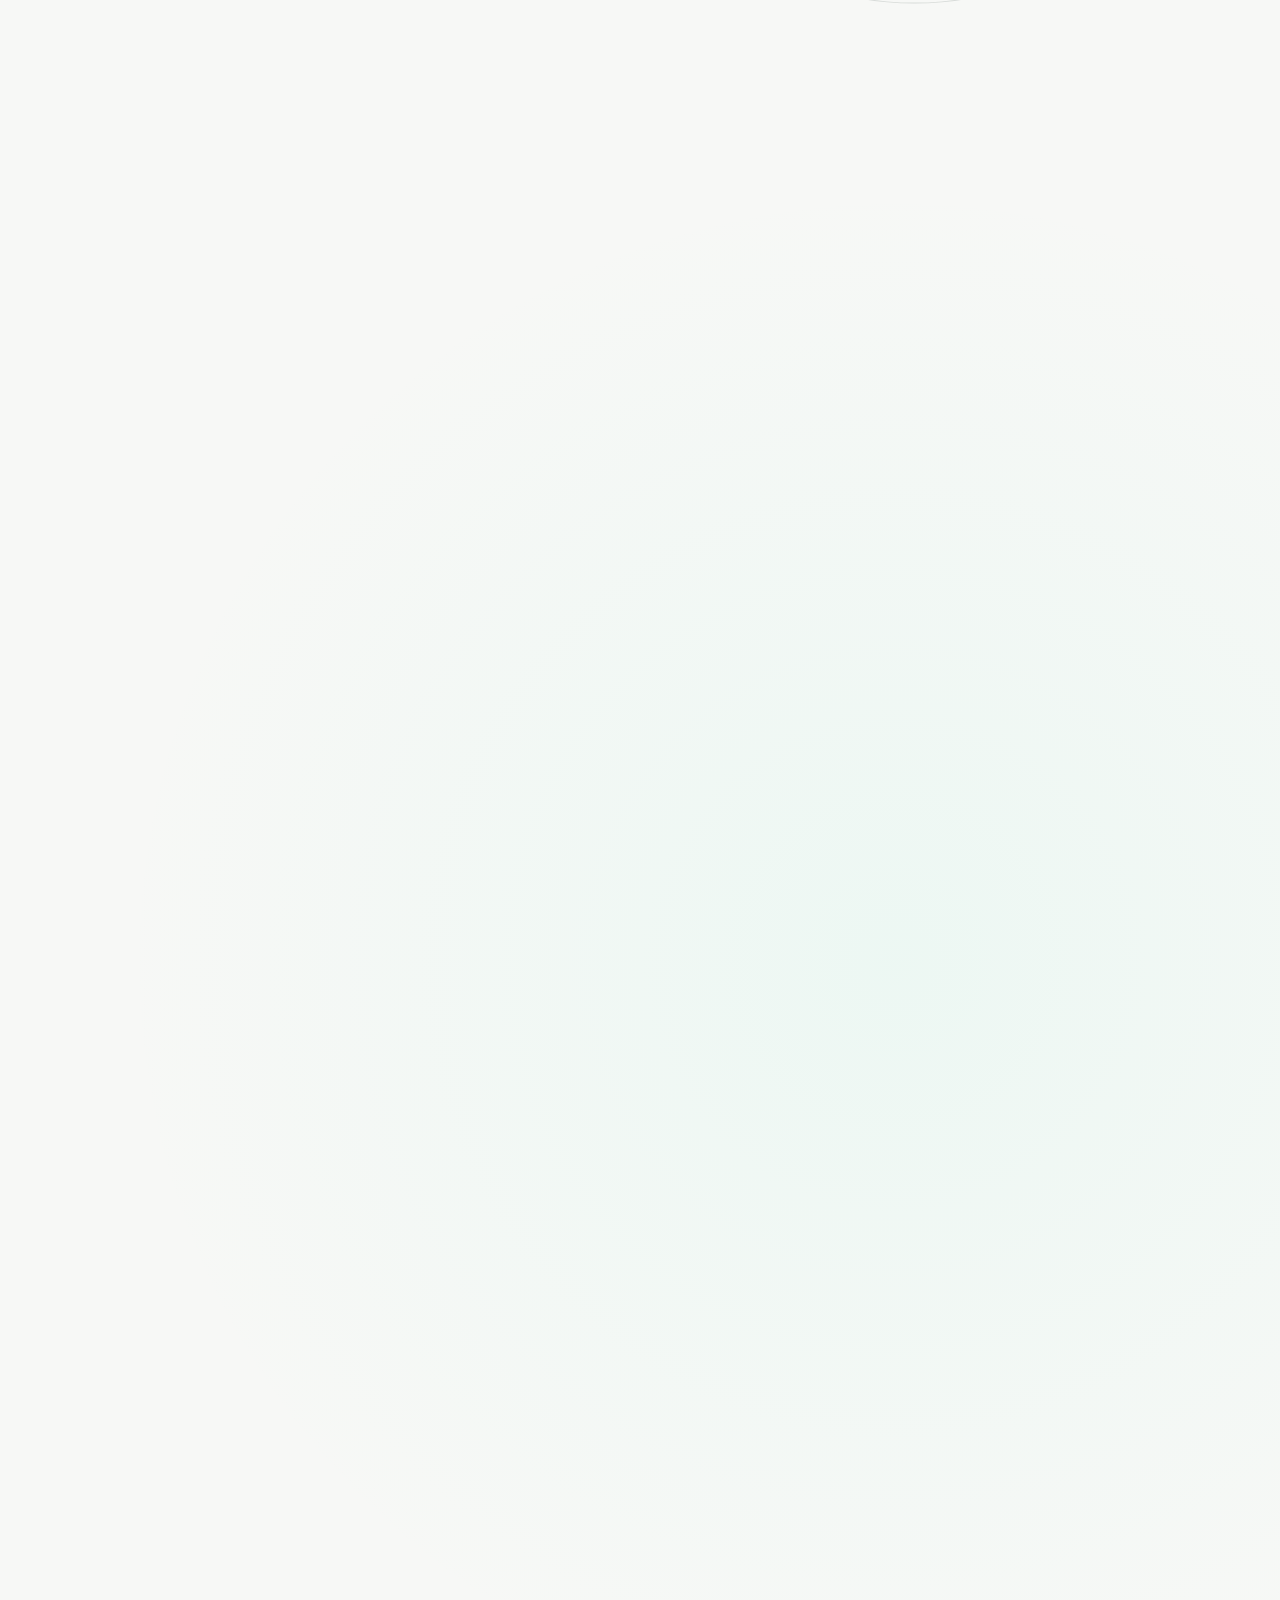
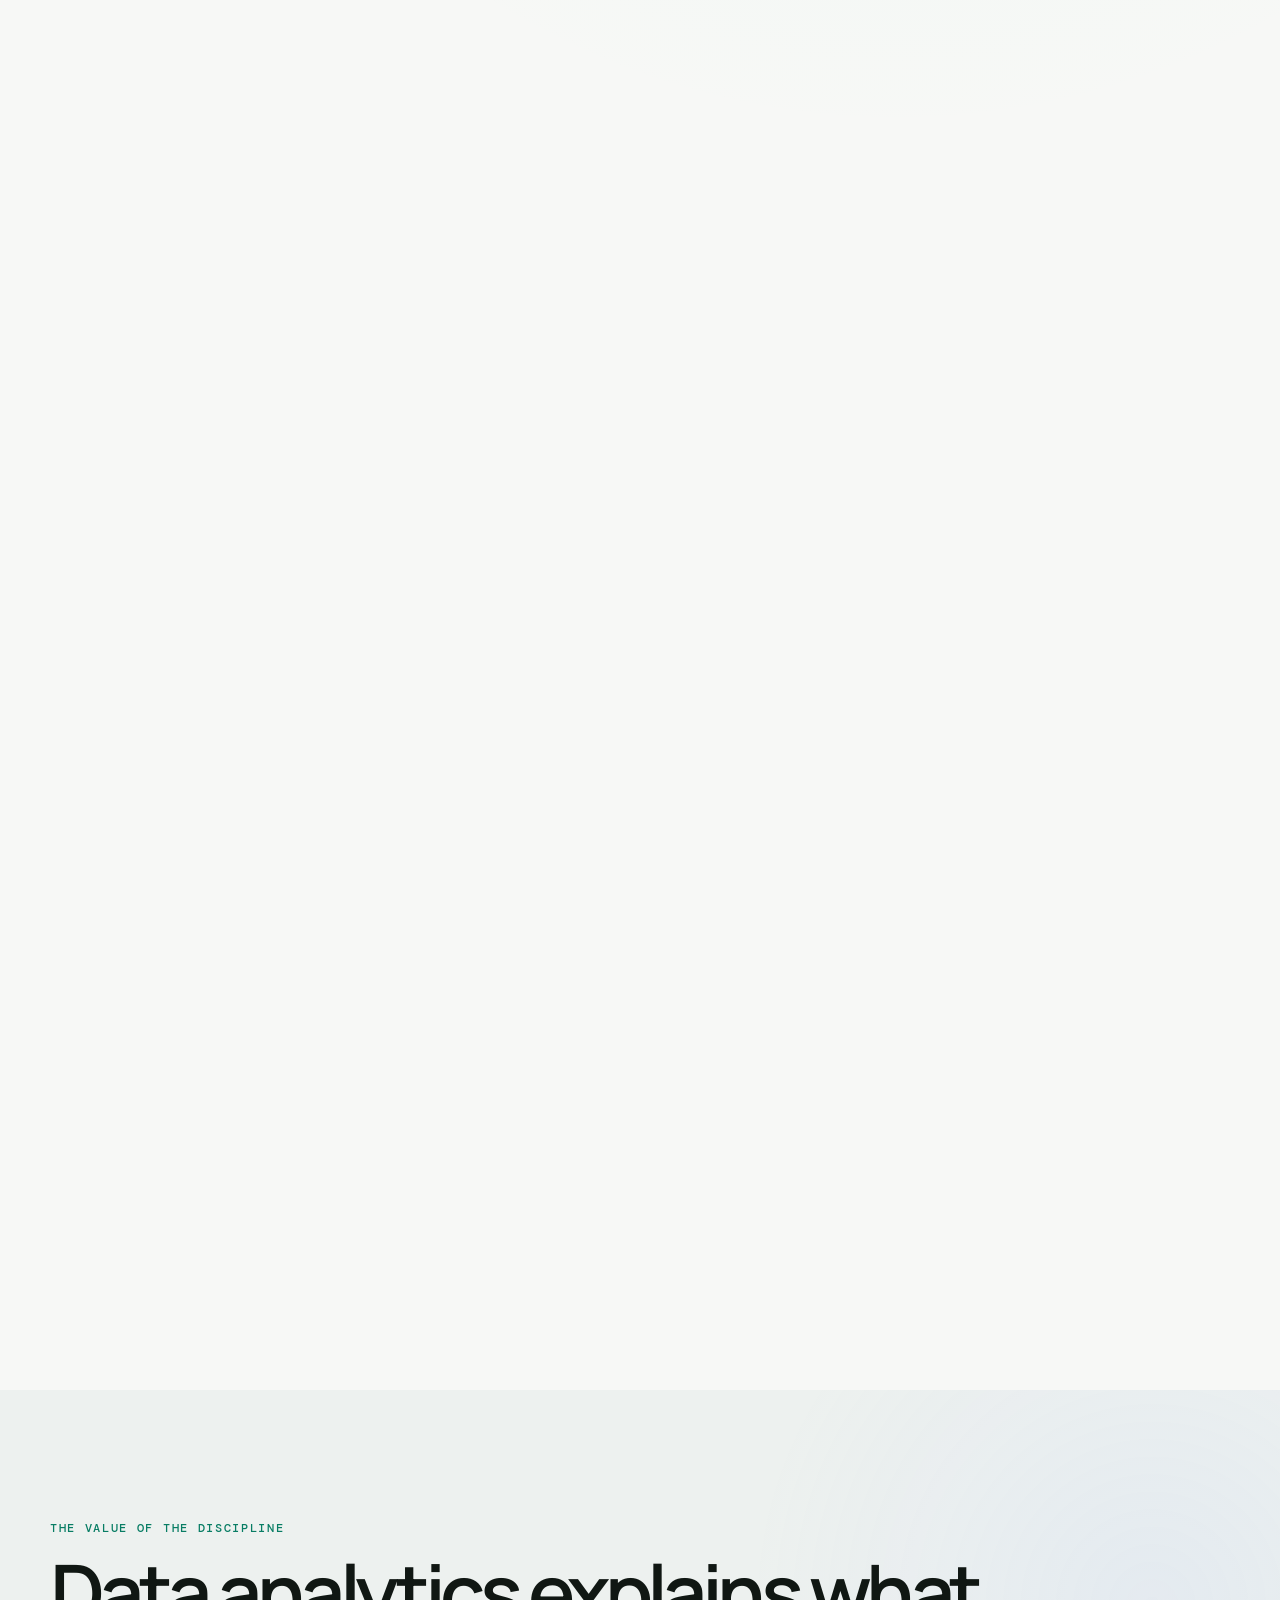
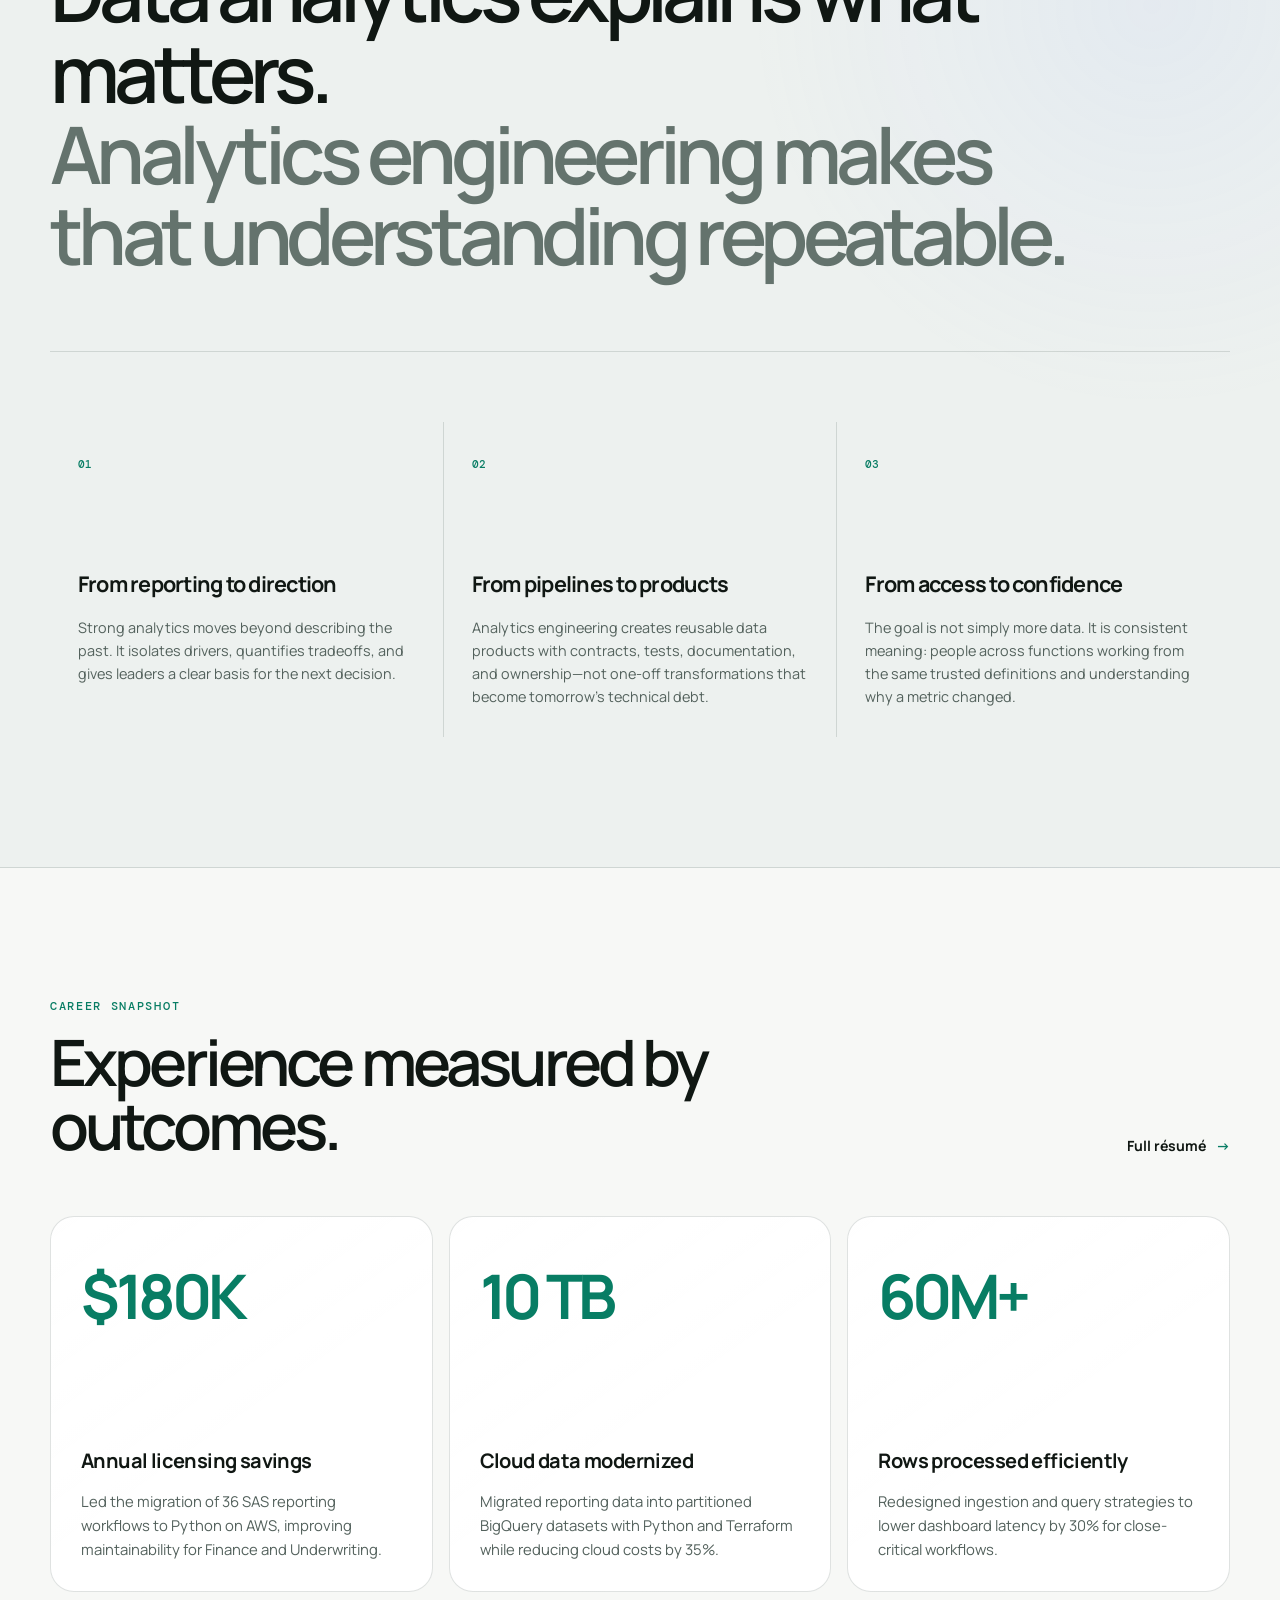
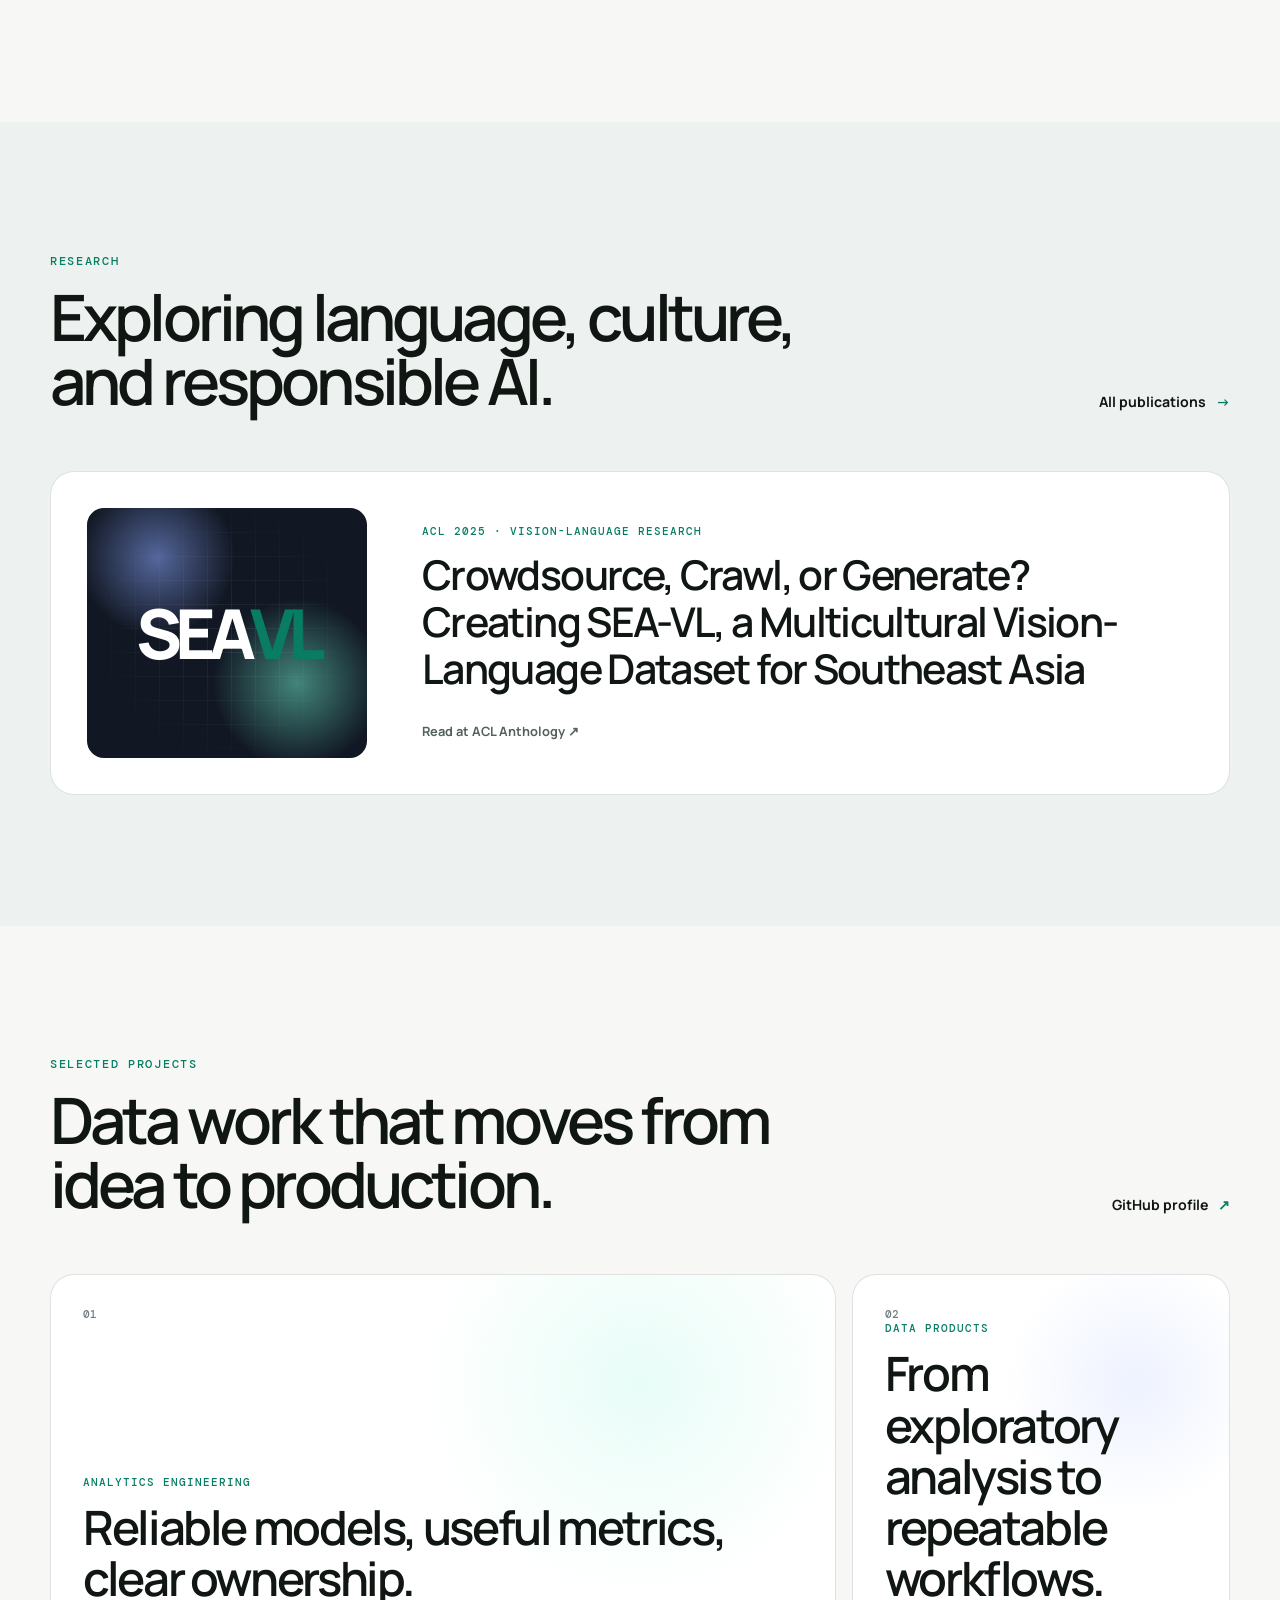
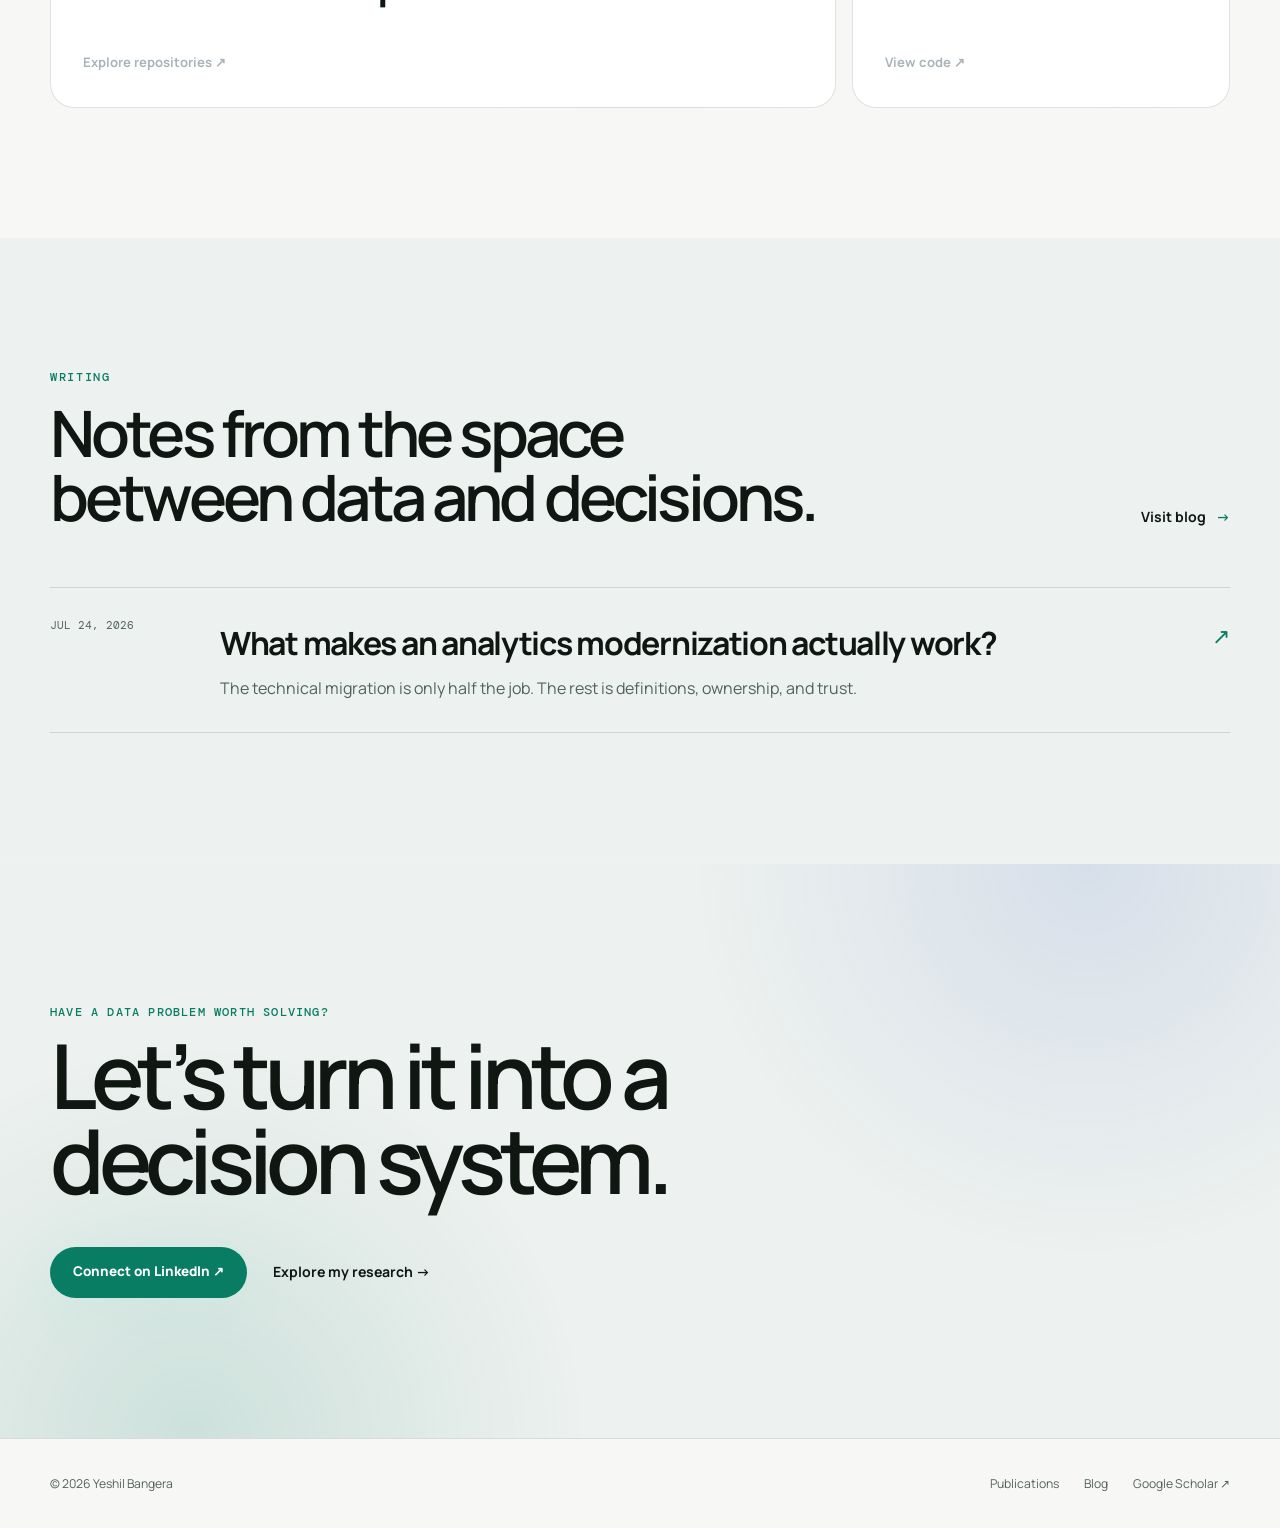
==== commit 4553bfae: "Replace portrait with recruiter snapshot" ====
--- a/index.html
+++ b/index.html
@@ -23,7 +23,7 @@
     <title>Yeshil Bangera — Senior Data Analyst</title>
     <link rel="canonical" href="https://yeshilbangera.github.io/" />
     <link rel="icon" href="assets/favicon.svg" type="image/svg+xml" />
-    <link rel="stylesheet" href="assets/css/portfolio.css?v=portrait-1" />
+    <link rel="stylesheet" href="assets/css/portfolio.css?v=portfolio-snapshot-1" />
     <script type="application/ld+json">
       {
         "@context": "https://schema.org",
@@ -95,22 +95,46 @@
               >
             </div>
           </div>
-          <figure class="hero-portrait reveal reveal-delay">
-            <div class="portrait-aura" aria-hidden="true"></div>
-            <img
-              class="portrait-image"
-              src="[data-uri]"
-              width="1400"
-              height="788"
-              alt="Black-and-white portrait of Yeshil Bangera"
-              decoding="async"
-              fetchpriority="high"
-            />
-            <figcaption class="portrait-label" aria-hidden="true">
-              <span>Senior Data Analyst</span>
-              <i></i>
-            </figcaption>
-          </figure>
+          <aside
+            class="hero-evidence reveal reveal-delay"
+            aria-label="Career highlights"
+          >
+            <div class="evidence-topline">
+              <span>Portfolio snapshot</span>
+              <i aria-hidden="true"></i>
+            </div>
+            <div class="evidence-focus">
+              <small>Role fit</small>
+              <strong>Analytics engineering for insurance &amp; finance</strong>
+              <p>Underwriting · Revenue · Executive reporting</p>
+            </div>
+            <div class="evidence-grid">
+              <div>
+                <strong>$180K</strong>
+                <span>Annual SAS savings</span>
+              </div>
+              <div>
+                <strong>36</strong>
+                <span>Reports modernized</span>
+              </div>
+              <div>
+                <strong>~$2B</strong>
+                <span>Annual premium modeled</span>
+              </div>
+              <div>
+                <strong>ACL ’25</strong>
+                <span>Published research</span>
+              </div>
+            </div>
+            <div class="evidence-stack" aria-label="Core technologies">
+              <span>SQL</span>
+              <span>Python</span>
+              <span>dbt</span>
+              <span>BigQuery</span>
+              <span>Snowflake</span>
+              <span>Tableau</span>
+            </div>
+          </aside>
         </div>
         <div class="hero-foot shell">
           <p>6+ years across analytics engineering, data engineering, and BI</p>
--- a/assets/css/portfolio.css
+++ b/assets/css/portfolio.css
@@ -431,152 +431,89 @@
   transform: translateX(4px);
 }
 
-.hero-system {
+.hero-portrait {
   position: relative;
-  width: min(39vw, 475px);
-  padding: 21px;
-  border: 1px solid var(--line-strong);
-  border-radius: 24px;
+  width: min(48vw, 620px);
+  margin: 0 -4vw -2vw 0;
+  align-self: end;
+  justify-self: end;
+  isolation: isolate;
+}
+
+.hero-portrait::after {
+  position: absolute;
+  inset: 0;
   background:
-    linear-gradient(145deg, rgba(255, 255, 255, 0.045), transparent 48%),
-    rgba(13, 17, 23, 0.92);
-  box-shadow:
-    0 35px 100px rgba(0, 0, 0, 0.42),
-    inset 0 1px rgba(255, 255, 255, 0.05);
-}
-
-.hero-system::before {
+    linear-gradient(90deg, var(--bg) 0%, transparent 24%, transparent 84%, var(--bg) 100%),
+    linear-gradient(180deg, var(--bg) 0%, transparent 20%, transparent 73%, var(--bg) 100%);
+  content: "";
+  opacity: 0.56;
+  pointer-events: none;
+}
+
+.portrait-aura {
   position: absolute;
   z-index: -1;
-  inset: 14% -7% -8% 22%;
-  border-radius: 24px;
-  background: linear-gradient(
-    135deg,
-    rgba(114, 242, 208, 0.13),
-    rgba(139, 168, 255, 0.07)
+  inset: 11% 4% 5% 16%;
+  border-radius: 50%;
+  background:
+    radial-gradient(circle at 62% 38%, rgba(114, 242, 208, 0.24), transparent 42%),
+    radial-gradient(circle at 76% 52%, rgba(139, 168, 255, 0.2), transparent 50%);
+  filter: blur(34px);
+}
+
+.portrait-image {
+  display: block;
+  width: 100%;
+  height: auto;
+  aspect-ratio: 16 / 9;
+  object-fit: cover;
+  object-position: center;
+  filter: grayscale(1) contrast(1.05);
+  -webkit-mask-image: radial-gradient(
+    ellipse 86% 91% at 61% 47%,
+    #000 0%,
+    #000 58%,
+    rgba(0, 0, 0, 0.9) 72%,
+    transparent 100%
   );
-  content: "";
-  filter: blur(25px);
-}
-
-.system-topline {
-  display: flex;
+  mask-image: radial-gradient(
+    ellipse 86% 91% at 61% 47%,
+    #000 0%,
+    #000 58%,
+    rgba(0, 0, 0, 0.9) 72%,
+    transparent 100%
+  );
+}
+
+.portrait-label {
+  position: absolute;
+  z-index: 2;
+  right: 7%;
+  bottom: 9%;
+  display: inline-flex;
   align-items: center;
-  justify-content: space-between;
-  padding-bottom: 17px;
-  border-bottom: 1px solid var(--line);
-  color: #879298;
+  gap: 10px;
+  margin: 0;
+  padding: 9px 13px;
+  border: 1px solid rgba(114, 242, 208, 0.28);
+  border-radius: 999px;
+  background: rgba(7, 9, 13, 0.7);
+  color: #eaf4f1;
   font:
-    500 0.64rem "DM Mono",
+    500 0.62rem "DM Mono",
     monospace;
-  letter-spacing: 0.09em;
+  letter-spacing: 0.1em;
   text-transform: uppercase;
-}
-
-.system-topline i {
-  width: 8px;
-  height: 8px;
+  backdrop-filter: blur(12px);
+}
+
+.portrait-label i {
+  width: 7px;
+  height: 7px;
   border-radius: 50%;
   background: var(--accent);
-  box-shadow: 0 0 16px rgba(114, 242, 208, 0.75);
-}
-
-.system-flow {
-  padding: 18px 0;
-}
-
-.system-node {
-  padding: 17px;
-  border: 1px solid var(--line);
-  border-radius: 14px;
-  background: rgba(255, 255, 255, 0.018);
-}
-
-.system-node-accent {
-  border-color: rgba(114, 242, 208, 0.32);
-  background: rgba(114, 242, 208, 0.055);
-}
-
-.system-node small {
-  display: block;
-  margin-bottom: 5px;
-  color: var(--accent);
-  font:
-    500 0.58rem "DM Mono",
-    monospace;
-  letter-spacing: 0.08em;
-  text-transform: uppercase;
-}
-
-.system-node strong {
-  display: block;
-  font-size: 1.08rem;
-  letter-spacing: -0.03em;
-}
-
-.system-node span {
-  color: #7f8b90;
-  font-size: 0.72rem;
-}
-
-.system-connector {
-  position: relative;
-  display: grid;
-  height: 37px;
-  place-items: center;
-}
-
-.system-connector::before {
-  position: absolute;
-  top: 0;
-  bottom: 0;
-  left: 50%;
-  width: 1px;
-  background: linear-gradient(var(--line), var(--accent), var(--line));
-  content: "";
-}
-
-.system-connector span {
-  position: relative;
-  padding: 3px 8px;
-  border: 1px solid var(--line);
-  border-radius: 99px;
-  background: var(--surface);
-  color: #7e898f;
-  font:
-    500 0.5rem "DM Mono",
-    monospace;
-  letter-spacing: 0.08em;
-}
-
-.system-proof {
-  display: grid;
-  gap: 1px;
-  overflow: hidden;
-  border: 1px solid var(--line);
-  border-radius: 13px;
-  background: var(--line);
-  grid-template-columns: repeat(3, 1fr);
-}
-
-.system-proof div {
-  padding: 12px 9px;
-  background: #0b0f15;
-}
-
-.system-proof strong,
-.system-proof span {
-  display: block;
-}
-
-.system-proof strong {
-  color: var(--text);
-  font-size: 1rem;
-}
-
-.system-proof span {
-  color: #6f7b81;
-  font-size: 0.55rem;
+  box-shadow: 0 0 13px rgba(114, 242, 208, 0.75);
 }
 
 .hero-foot {
@@ -1884,10 +1821,6 @@
     font-size: clamp(4.4rem, 16vw, 8rem);
   }
 
-  .hero-system {
-    width: min(78vw, 490px);
-    margin-inline: auto;
-  }
 
   .hero-foot {
     position: static;
@@ -1982,9 +1915,6 @@
     flex-direction: column;
   }
 
-  .hero-system {
-    width: 100%;
-  }
 
   .hero-foot {
     align-items: flex-start;
@@ -2265,39 +2195,11 @@
 }
 
 html[data-theme="light"] .hero-foot,
-html[data-theme="light"] .system-topline,
-html[data-theme="light"] .system-node span,
 html[data-theme="light"] .signal-card-top,
 html[data-theme="light"] .signal-meta,
 html[data-theme="light"] .inline-arrow,
 html[data-theme="light"] .blog-row time,
 html[data-theme="light"] .site-footer {
-  color: var(--muted);
-}
-
-html[data-theme="light"] .hero-system {
-  background:
-    linear-gradient(145deg, rgba(11, 31, 24, 0.045), transparent 48%),
-    rgba(255, 255, 255, 0.94);
-  box-shadow:
-    0 35px 90px rgba(31, 52, 44, 0.12),
-    inset 0 1px rgba(255, 255, 255, 0.8);
-}
-
-html[data-theme="light"] .system-node {
-  background: rgba(11, 31, 24, 0.025);
-}
-
-html[data-theme="light"] .system-node-accent {
-  background: rgba(8, 125, 100, 0.07);
-}
-
-html[data-theme="light"] .system-proof div {
-  background: #f4f7f5;
-}
-
-html[data-theme="light"] .system-connector span {
-  background: var(--surface);
   color: var(--muted);
 }
 
@@ -2339,6 +2241,42 @@
   }
 }
 
+html[data-theme="light"] .hero-portrait::after {
+  opacity: 0.38;
+}
+
+html[data-theme="light"] .portrait-aura {
+  opacity: 0.7;
+}
+
+html[data-theme="light"] .portrait-label {
+  border-color: rgba(8, 125, 100, 0.26);
+  background: rgba(255, 255, 255, 0.74);
+  color: var(--text);
+}
+
+@media (max-width: 980px) {
+  .hero-portrait {
+    width: min(100%, 680px);
+    margin: 0 auto -1vw;
+    justify-self: center;
+  }
+}
+
+@media (max-width: 720px) {
+  .hero-portrait {
+    width: 110%;
+    margin-inline: -5%;
+  }
+
+  .portrait-label {
+    right: 8%;
+    bottom: 8%;
+    padding: 8px 11px;
+    font-size: 0.56rem;
+  }
+}
+
 @media (prefers-reduced-motion: reduce) {
   html {
     scroll-behavior: auto;
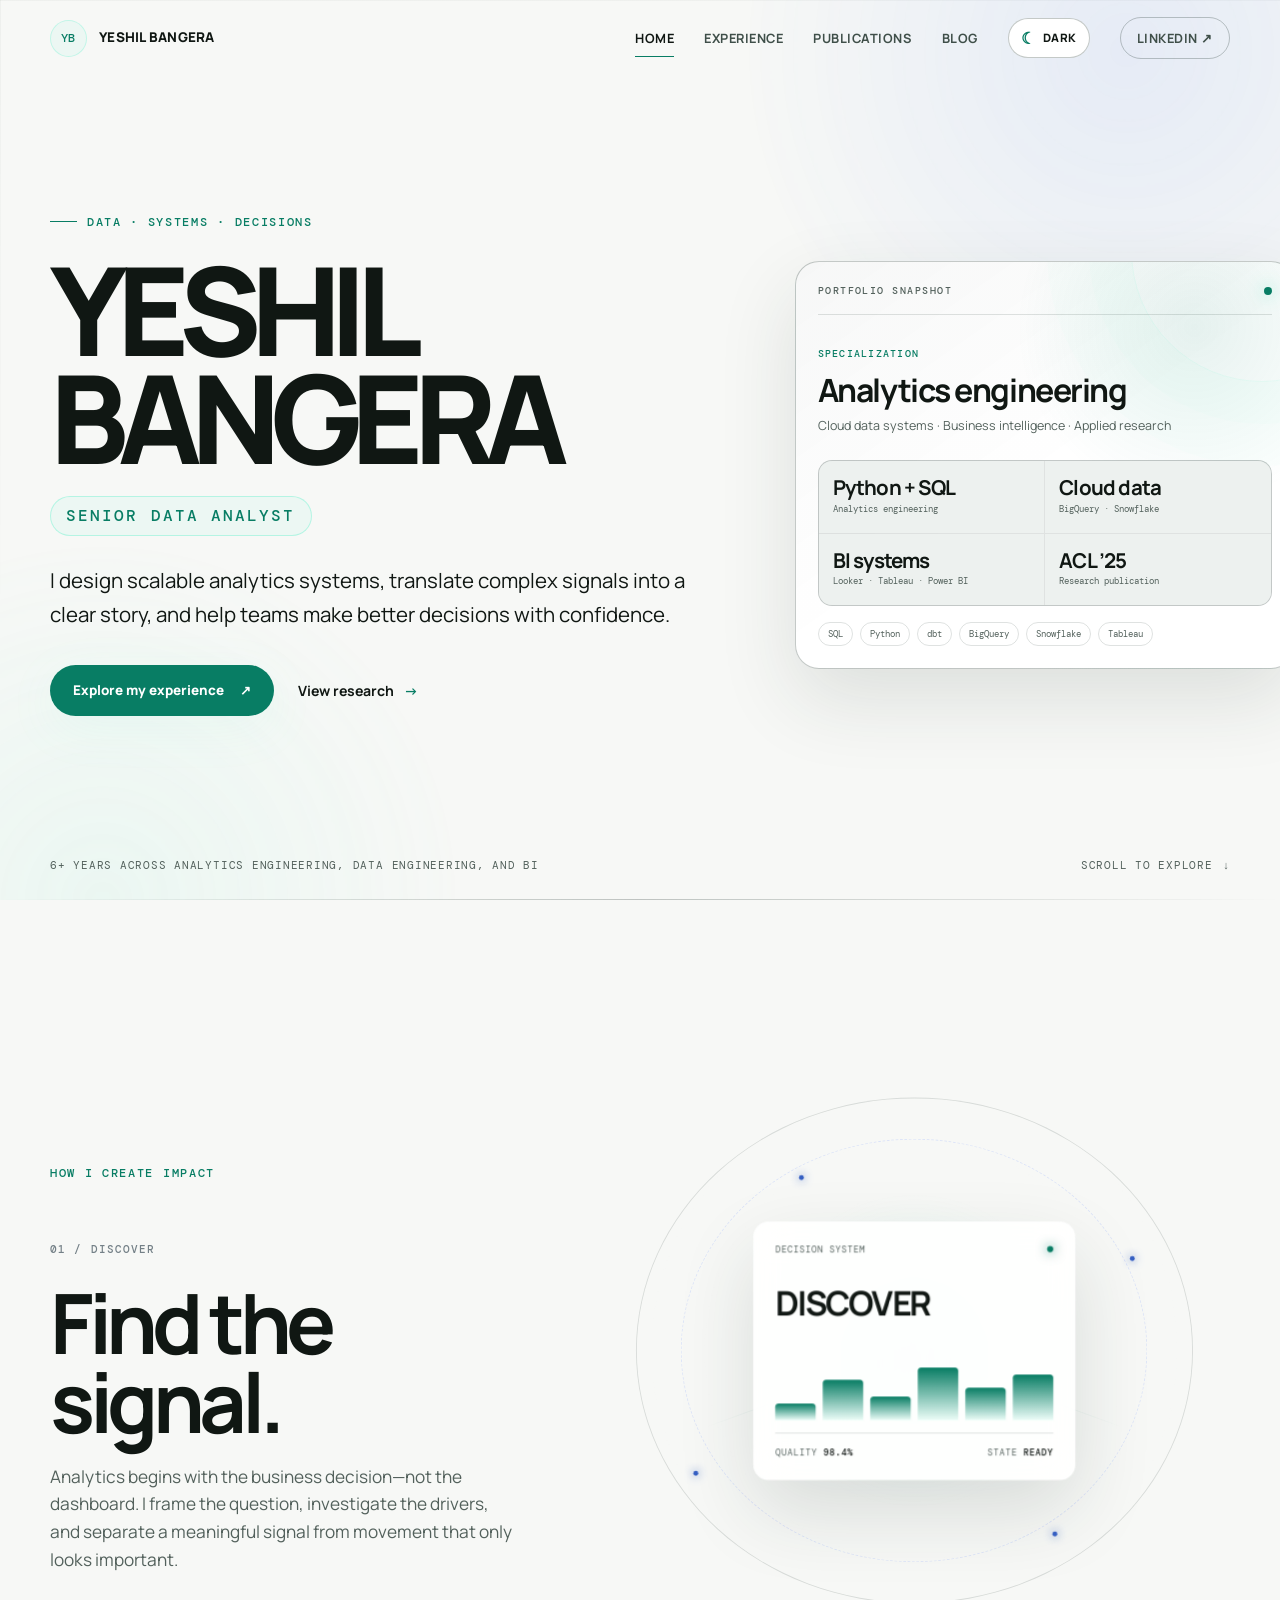
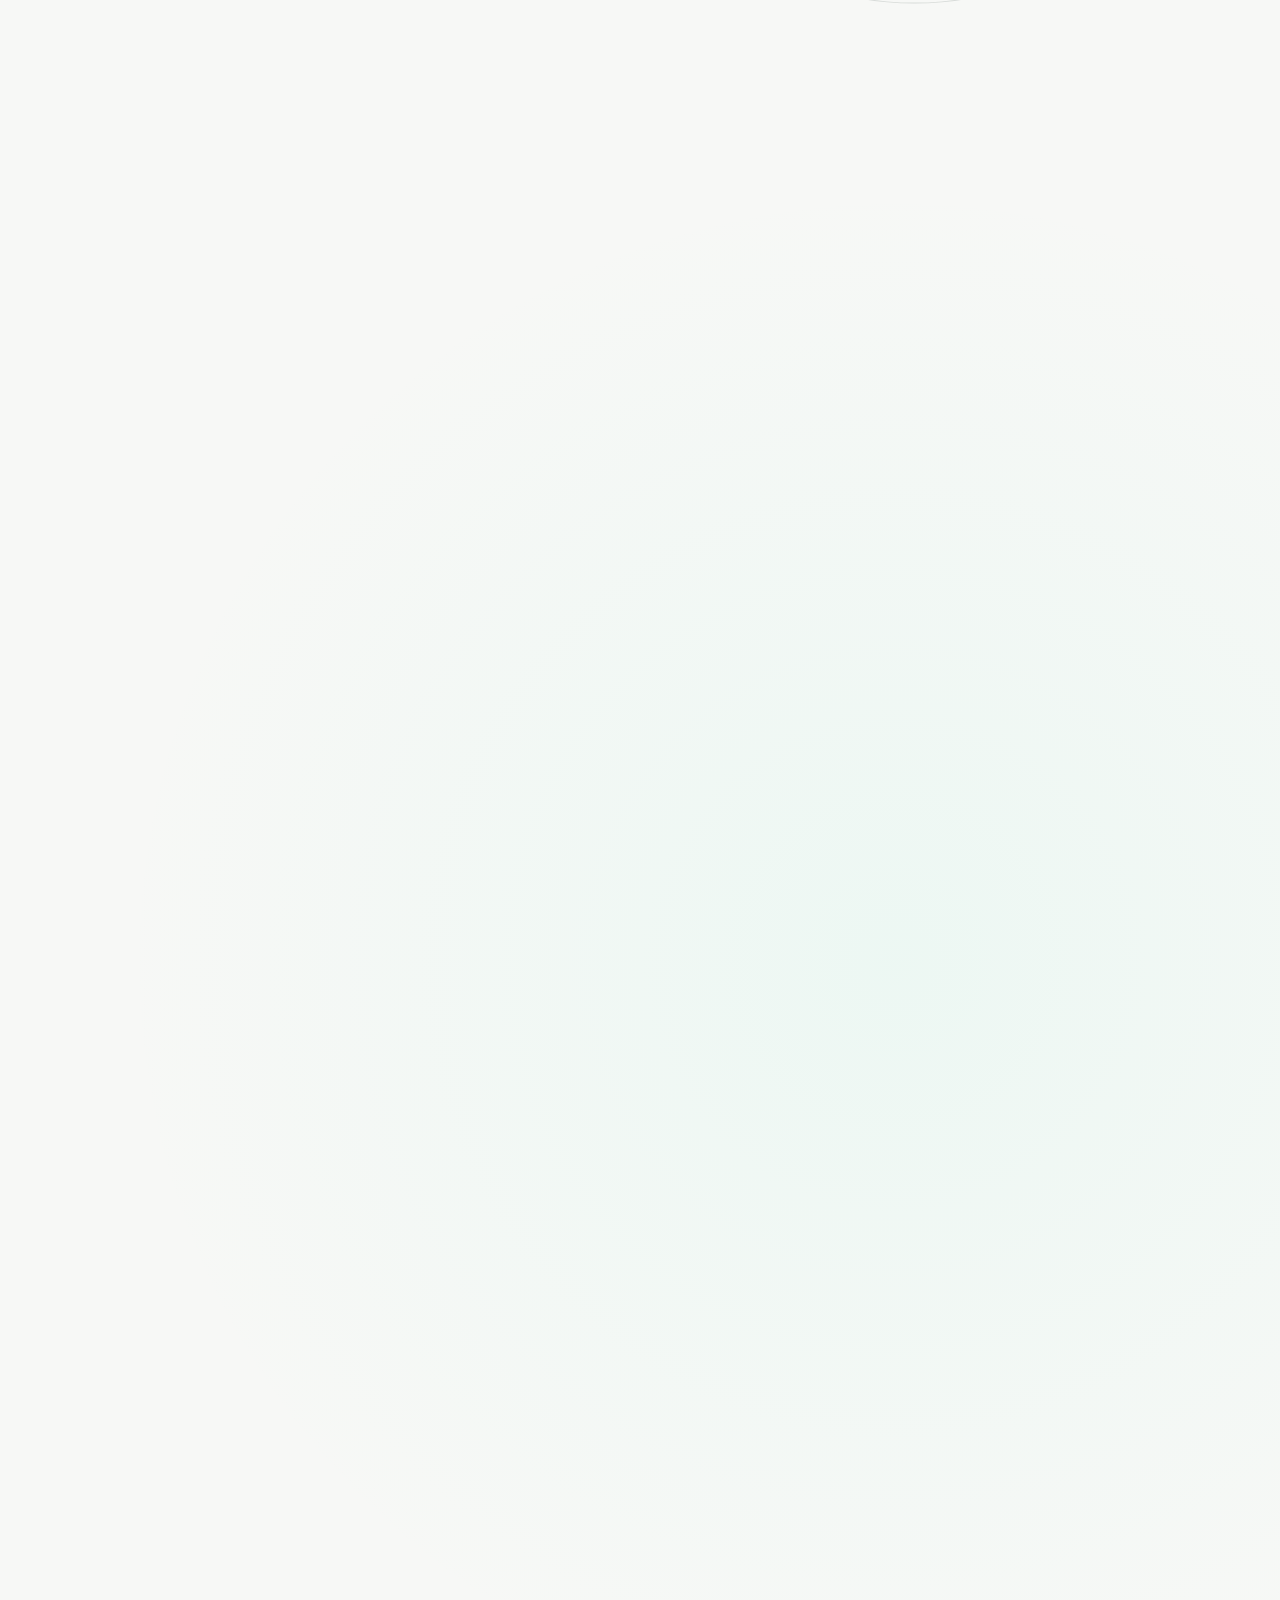
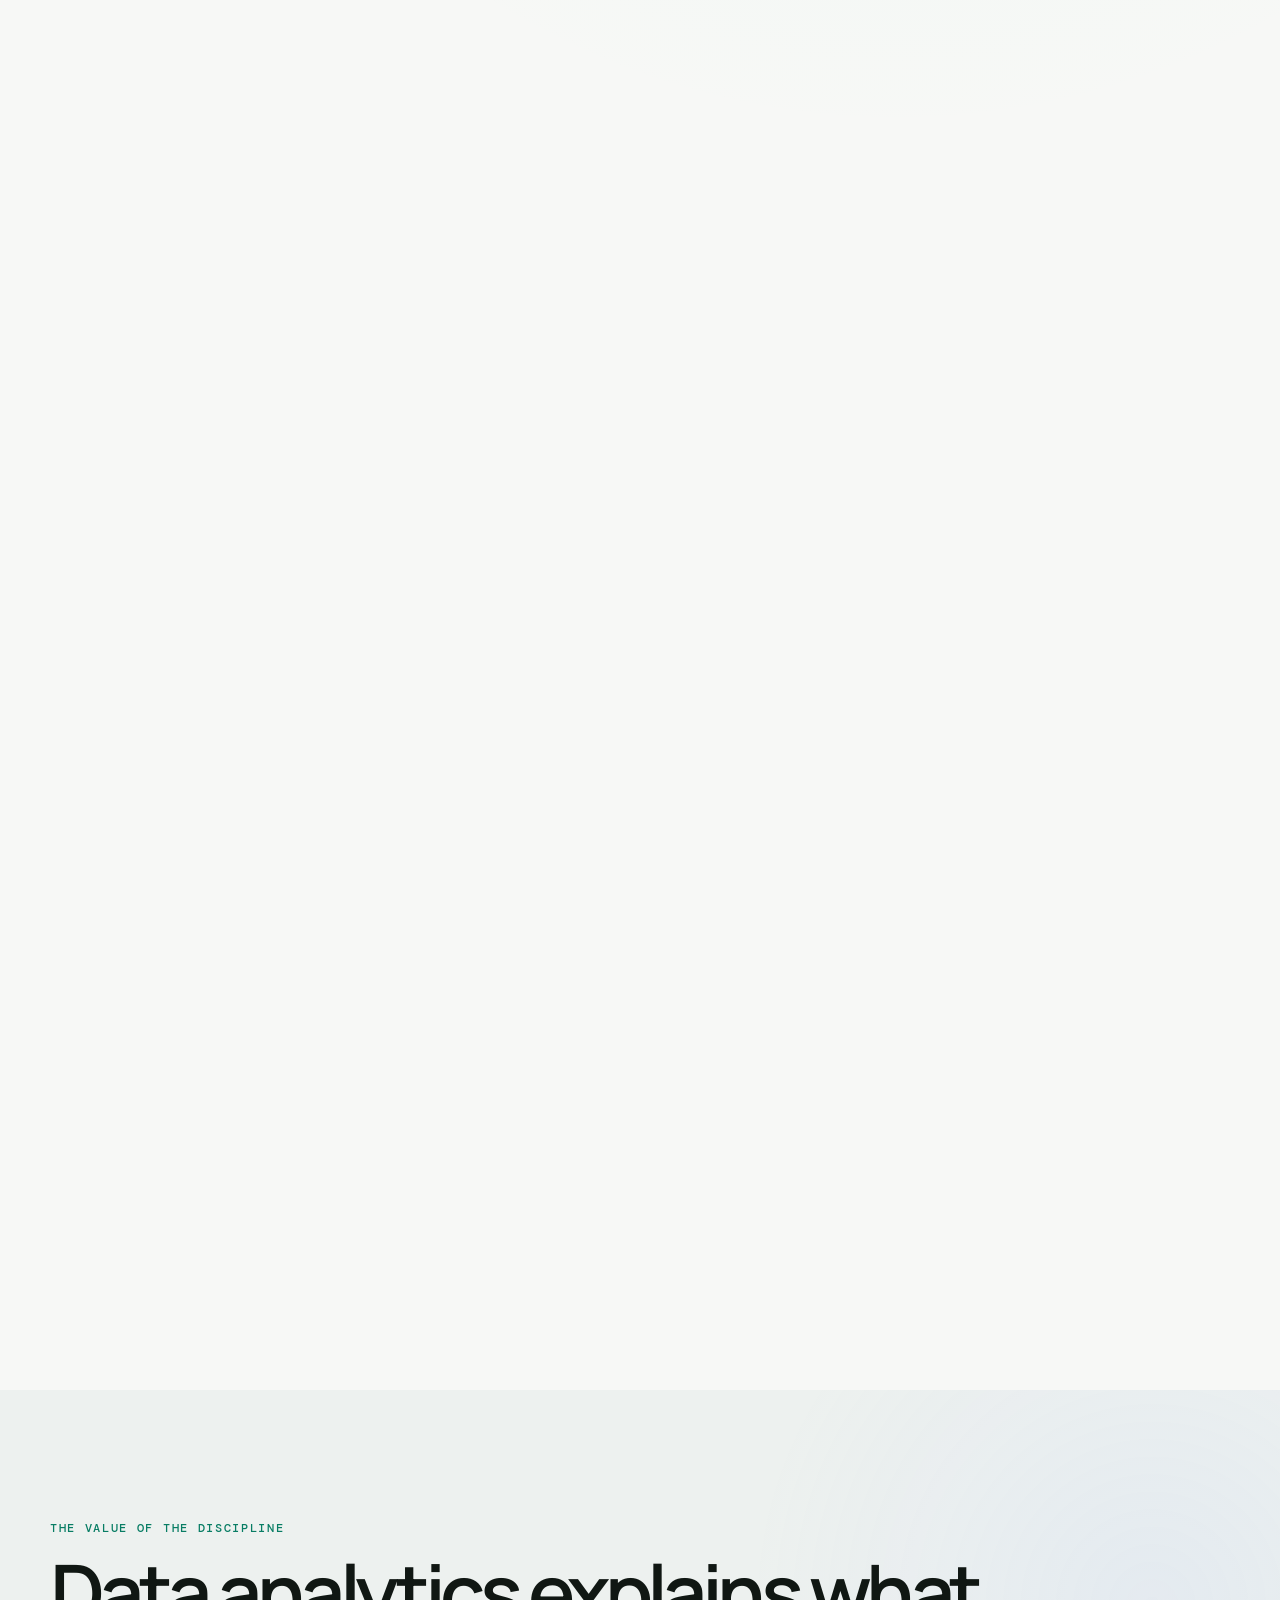
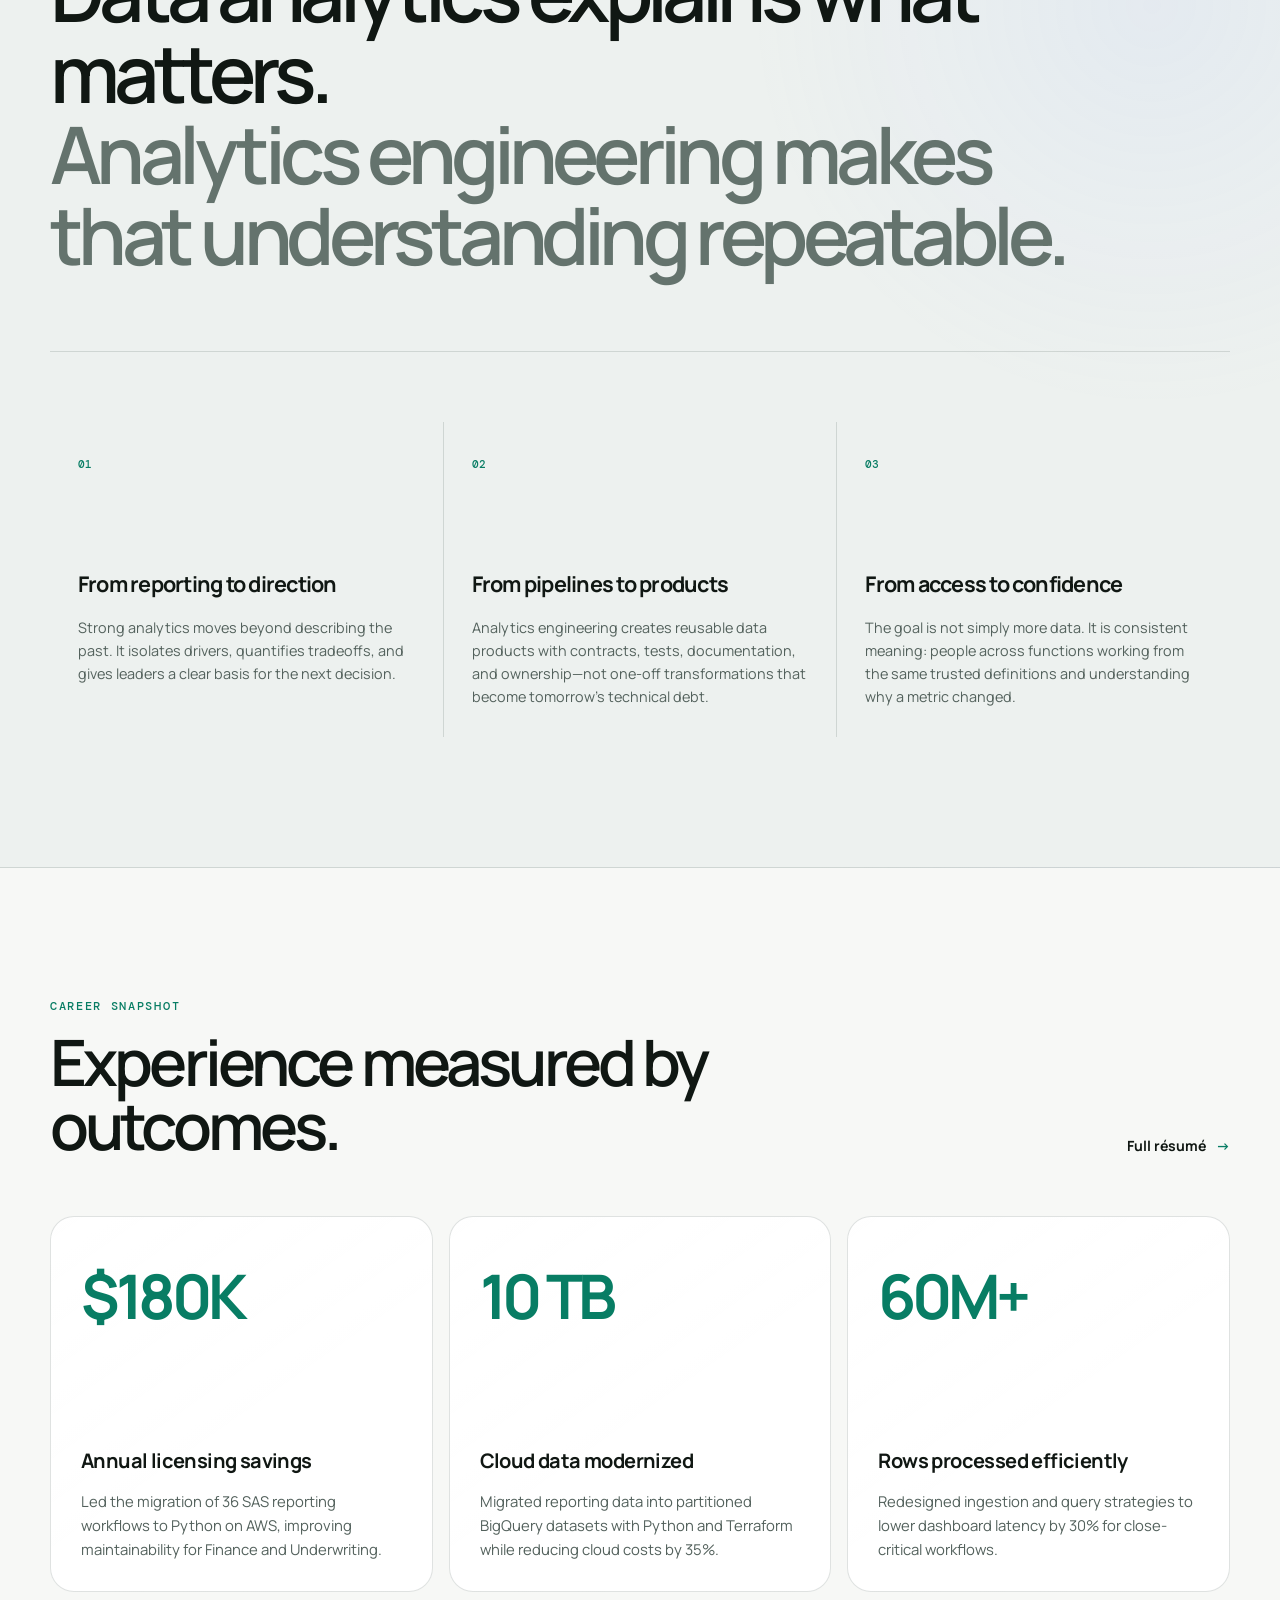
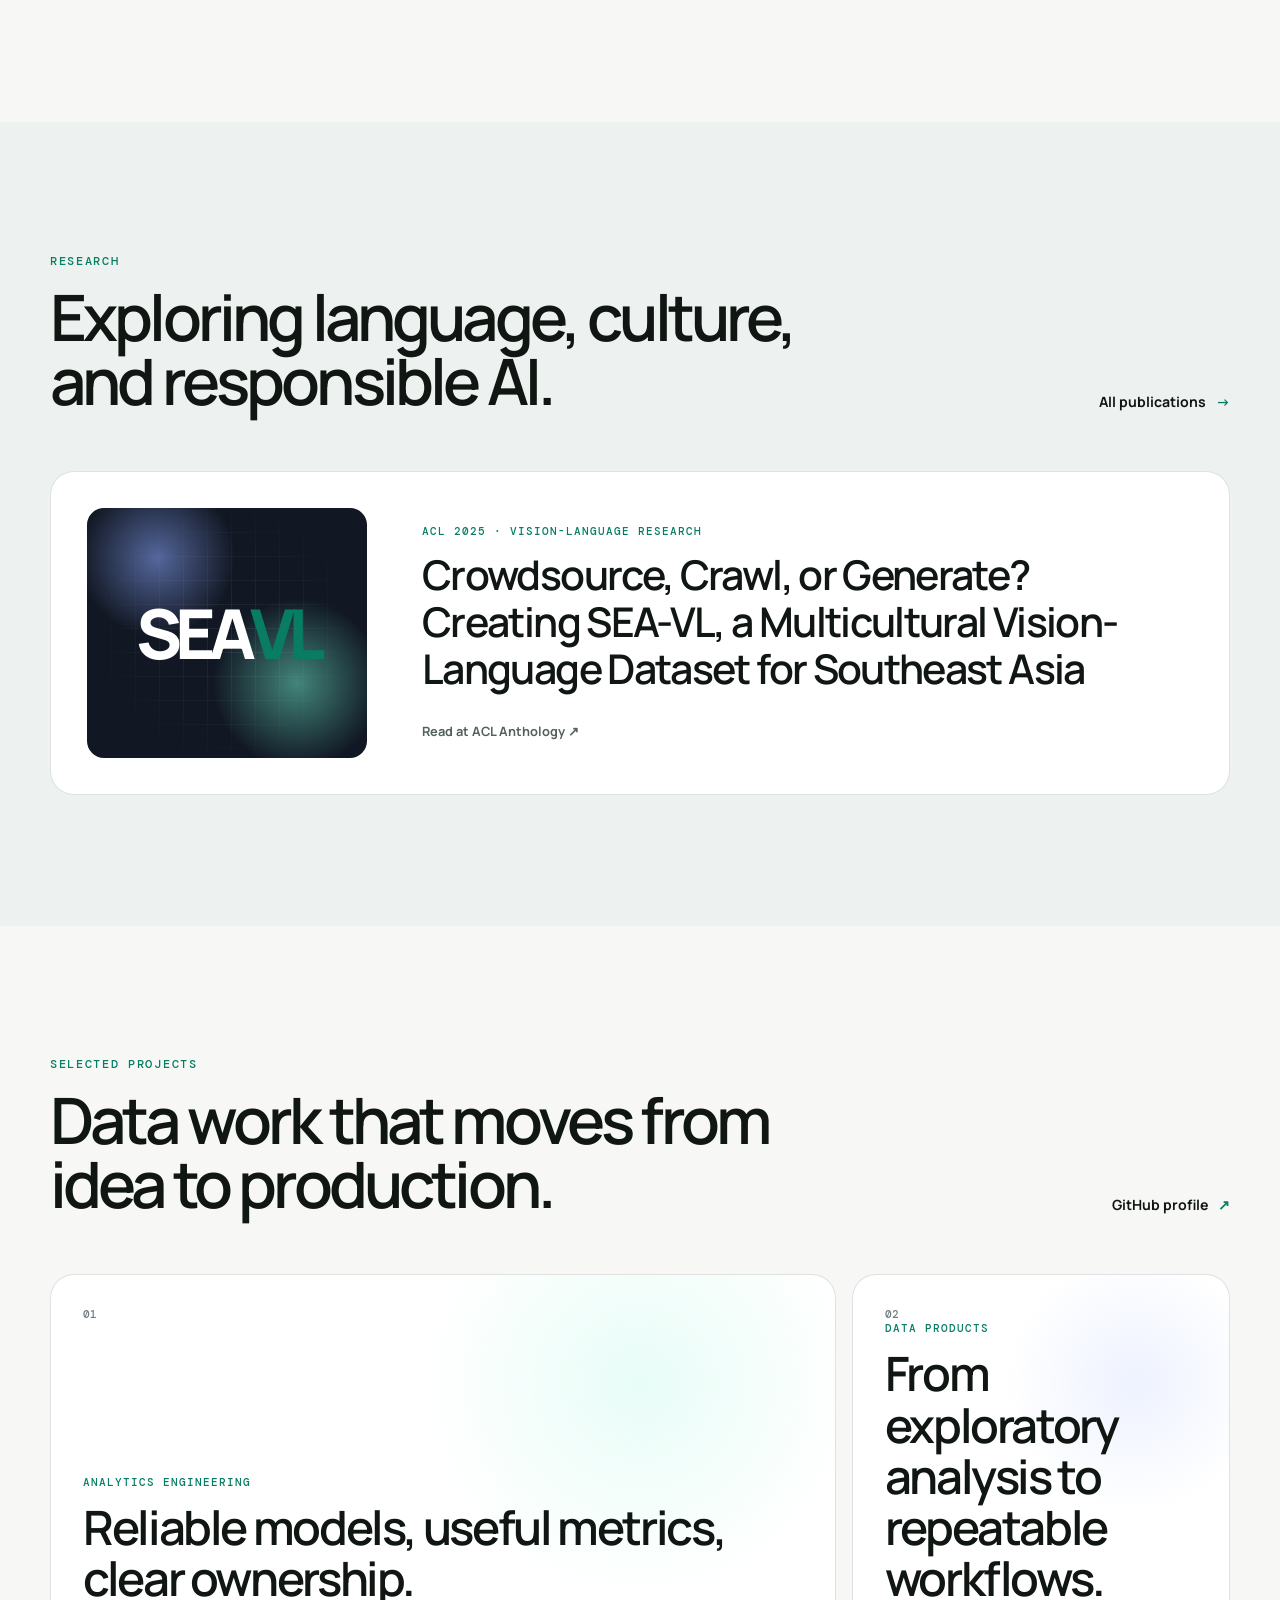
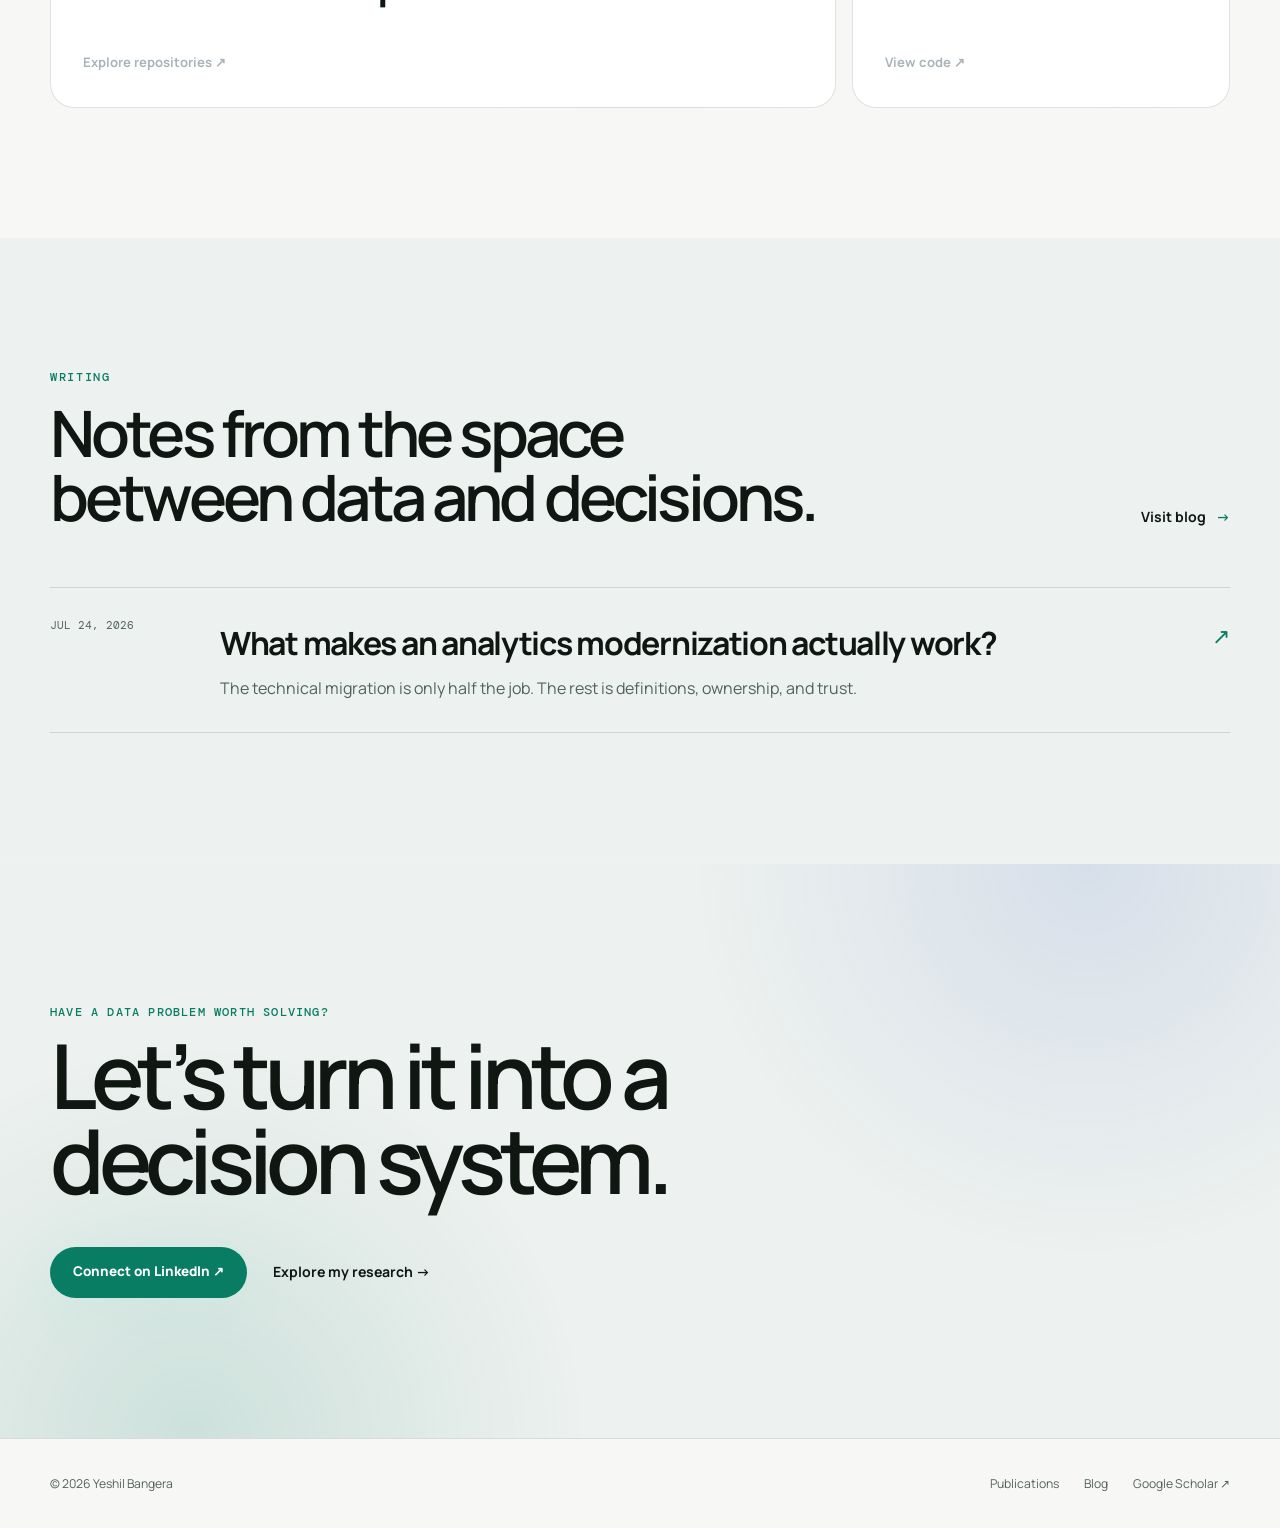
==== commit 0c3b830e: "Refine homepage technology snapshot" ====
--- a/index.html
+++ b/index.html
@@ -104,26 +104,26 @@
               <i aria-hidden="true"></i>
             </div>
             <div class="evidence-focus">
-              <small>Role fit</small>
-              <strong>Analytics engineering for insurance &amp; finance</strong>
-              <p>Underwriting · Revenue · Executive reporting</p>
+              <small>Specialization</small>
+              <strong>Analytics engineering</strong>
+              <p>Cloud data systems · Business intelligence · Applied research</p>
             </div>
             <div class="evidence-grid">
               <div>
-                <strong>$180K</strong>
-                <span>Annual SAS savings</span>
-              </div>
-              <div>
-                <strong>36</strong>
-                <span>Reports modernized</span>
-              </div>
-              <div>
-                <strong>~$2B</strong>
-                <span>Annual premium modeled</span>
+                <strong>Python + SQL</strong>
+                <span>Analytics engineering</span>
+              </div>
+              <div>
+                <strong>Cloud data</strong>
+                <span>BigQuery · Snowflake</span>
+              </div>
+              <div>
+                <strong>BI systems</strong>
+                <span>Looker · Tableau · Power BI</span>
               </div>
               <div>
                 <strong>ACL ’25</strong>
-                <span>Published research</span>
+                <span>Research publication</span>
               </div>
             </div>
             <div class="evidence-stack" aria-label="Core technologies">
--- a/assets/css/portfolio.css
+++ b/assets/css/portfolio.css
@@ -431,89 +431,135 @@
   transform: translateX(4px);
 }
 
-.hero-portrait {
+.hero-evidence {
   position: relative;
-  width: min(48vw, 620px);
-  margin: 0 -4vw -2vw 0;
-  align-self: end;
-  justify-self: end;
+  width: min(40vw, 500px);
+  padding: 22px;
+  overflow: hidden;
+  border: 1px solid var(--line-strong);
+  border-radius: 24px;
+  background:
+    radial-gradient(circle at 80% 16%, rgba(114, 242, 208, 0.12), transparent 34%),
+    linear-gradient(145deg, rgba(255, 255, 255, 0.045), transparent 52%),
+    var(--surface);
+  box-shadow: 0 35px 100px rgba(0, 0, 0, 0.34);
   isolation: isolate;
 }
 
-.hero-portrait::after {
-  position: absolute;
-  inset: 0;
-  background:
-    linear-gradient(90deg, var(--bg) 0%, transparent 24%, transparent 84%, var(--bg) 100%),
-    linear-gradient(180deg, var(--bg) 0%, transparent 20%, transparent 73%, var(--bg) 100%);
-  content: "";
-  opacity: 0.56;
-  pointer-events: none;
-}
-
-.portrait-aura {
+.hero-evidence::before {
   position: absolute;
   z-index: -1;
-  inset: 11% 4% 5% 16%;
+  inset: -35% -20% auto auto;
+  width: 260px;
+  height: 260px;
+  border: 1px solid rgba(114, 242, 208, 0.13);
   border-radius: 50%;
-  background:
-    radial-gradient(circle at 62% 38%, rgba(114, 242, 208, 0.24), transparent 42%),
-    radial-gradient(circle at 76% 52%, rgba(139, 168, 255, 0.2), transparent 50%);
-  filter: blur(34px);
-}
-
-.portrait-image {
-  display: block;
-  width: 100%;
-  height: auto;
-  aspect-ratio: 16 / 9;
-  object-fit: cover;
-  object-position: center;
-  filter: grayscale(1) contrast(1.05);
-  -webkit-mask-image: radial-gradient(
-    ellipse 86% 91% at 61% 47%,
-    #000 0%,
-    #000 58%,
-    rgba(0, 0, 0, 0.9) 72%,
-    transparent 100%
-  );
-  mask-image: radial-gradient(
-    ellipse 86% 91% at 61% 47%,
-    #000 0%,
-    #000 58%,
-    rgba(0, 0, 0, 0.9) 72%,
-    transparent 100%
-  );
-}
-
-.portrait-label {
-  position: absolute;
-  z-index: 2;
-  right: 7%;
-  bottom: 9%;
-  display: inline-flex;
+  content: "";
+  box-shadow:
+    0 0 0 42px rgba(114, 242, 208, 0.025),
+    0 0 0 84px rgba(114, 242, 208, 0.018);
+}
+
+.evidence-topline {
+  display: flex;
   align-items: center;
-  gap: 10px;
-  margin: 0;
-  padding: 9px 13px;
-  border: 1px solid rgba(114, 242, 208, 0.28);
-  border-radius: 999px;
-  background: rgba(7, 9, 13, 0.7);
-  color: #eaf4f1;
+  justify-content: space-between;
+  padding-bottom: 17px;
+  border-bottom: 1px solid var(--line);
+  color: var(--muted);
   font:
-    500 0.62rem "DM Mono",
+    500 0.65rem "DM Mono",
     monospace;
-  letter-spacing: 0.1em;
+  letter-spacing: 0.14em;
   text-transform: uppercase;
-  backdrop-filter: blur(12px);
-}
-
-.portrait-label i {
-  width: 7px;
-  height: 7px;
+}
+
+.evidence-topline i {
+  width: 8px;
+  height: 8px;
   border-radius: 50%;
   background: var(--accent);
-  box-shadow: 0 0 13px rgba(114, 242, 208, 0.75);
+  box-shadow: 0 0 16px rgba(114, 242, 208, 0.8);
+}
+
+.evidence-focus {
+  padding: 24px 0;
+}
+
+.evidence-focus small {
+  color: var(--accent);
+  font:
+    500 0.65rem "DM Mono",
+    monospace;
+  letter-spacing: 0.12em;
+  text-transform: uppercase;
+}
+
+.evidence-focus strong {
+  display: block;
+  max-width: 430px;
+  margin: 8px 0 9px;
+  color: var(--text);
+  font-size: clamp(1.5rem, 2.5vw, 2.2rem);
+  line-height: 1.08;
+  letter-spacing: -0.045em;
+}
+
+.evidence-focus p {
+  margin: 0;
+  color: var(--muted);
+  font-size: 0.78rem;
+  line-height: 1.6;
+}
+
+.evidence-grid {
+  display: grid;
+  overflow: hidden;
+  border: 1px solid var(--line);
+  border-radius: 14px;
+  background: var(--line);
+  gap: 1px;
+  grid-template-columns: repeat(2, minmax(0, 1fr));
+}
+
+.evidence-grid div {
+  min-width: 0;
+  padding: 16px 14px;
+  background: var(--bg-soft);
+}
+
+.evidence-grid strong {
+  display: block;
+  margin-bottom: 5px;
+  color: var(--text);
+  font-size: 1.28rem;
+  line-height: 1;
+  letter-spacing: -0.04em;
+}
+
+.evidence-grid span {
+  display: block;
+  color: var(--muted);
+  font:
+    400 0.59rem/1.45 "DM Mono",
+    monospace;
+}
+
+.evidence-stack {
+  display: flex;
+  flex-wrap: wrap;
+  gap: 7px;
+  margin-top: 16px;
+}
+
+.evidence-stack span {
+  padding: 5px 9px;
+  border: 1px solid var(--line);
+  border-radius: 999px;
+  color: var(--muted);
+  font:
+    400 0.58rem "DM Mono",
+    monospace;
 }
 
 .hero-foot {
@@ -1817,6 +1863,12 @@
     grid-template-columns: 1fr;
   }
 
+  .hero-evidence {
+    width: min(100%, 560px);
+    margin-inline: auto;
+    justify-self: center;
+  }
+
   .hero-name {
     font-size: clamp(4.4rem, 16vw, 8rem);
   }
@@ -1907,6 +1959,27 @@
   .hero-role {
     margin-top: 19px;
     font-size: 0.72rem;
+  }
+
+  .hero-evidence {
+    padding: 18px;
+    border-radius: 20px;
+  }
+
+  .evidence-focus {
+    padding: 20px 0;
+  }
+
+  .evidence-grid div {
+    padding: 14px 11px;
+  }
+
+  .evidence-grid strong {
+    font-size: 1.1rem;
+  }
+
+  .evidence-grid span {
+    font-size: 0.54rem;
   }
 
   .hero-actions,
@@ -2192,6 +2265,15 @@
 
 html[data-theme="light"] .hero-intro {
   color: var(--text);
+}
+
+
+html[data-theme="light"] .hero-evidence {
+  background:
+    radial-gradient(circle at 80% 16%, rgba(8, 125, 100, 0.1), transparent 34%),
+    linear-gradient(145deg, rgba(11, 31, 24, 0.035), transparent 52%),
+    var(--surface);
+  box-shadow: 0 30px 80px rgba(31, 52, 44, 0.12);
 }
 
 html[data-theme="light"] .hero-foot,
@@ -2241,42 +2323,6 @@
   }
 }
 
-html[data-theme="light"] .hero-portrait::after {
-  opacity: 0.38;
-}
-
-html[data-theme="light"] .portrait-aura {
-  opacity: 0.7;
-}
-
-html[data-theme="light"] .portrait-label {
-  border-color: rgba(8, 125, 100, 0.26);
-  background: rgba(255, 255, 255, 0.74);
-  color: var(--text);
-}
-
-@media (max-width: 980px) {
-  .hero-portrait {
-    width: min(100%, 680px);
-    margin: 0 auto -1vw;
-    justify-self: center;
-  }
-}
-
-@media (max-width: 720px) {
-  .hero-portrait {
-    width: 110%;
-    margin-inline: -5%;
-  }
-
-  .portrait-label {
-    right: 8%;
-    bottom: 8%;
-    padding: 8px 11px;
-    font-size: 0.56rem;
-  }
-}
-
 @media (prefers-reduced-motion: reduce) {
   html {
     scroll-behavior: auto;
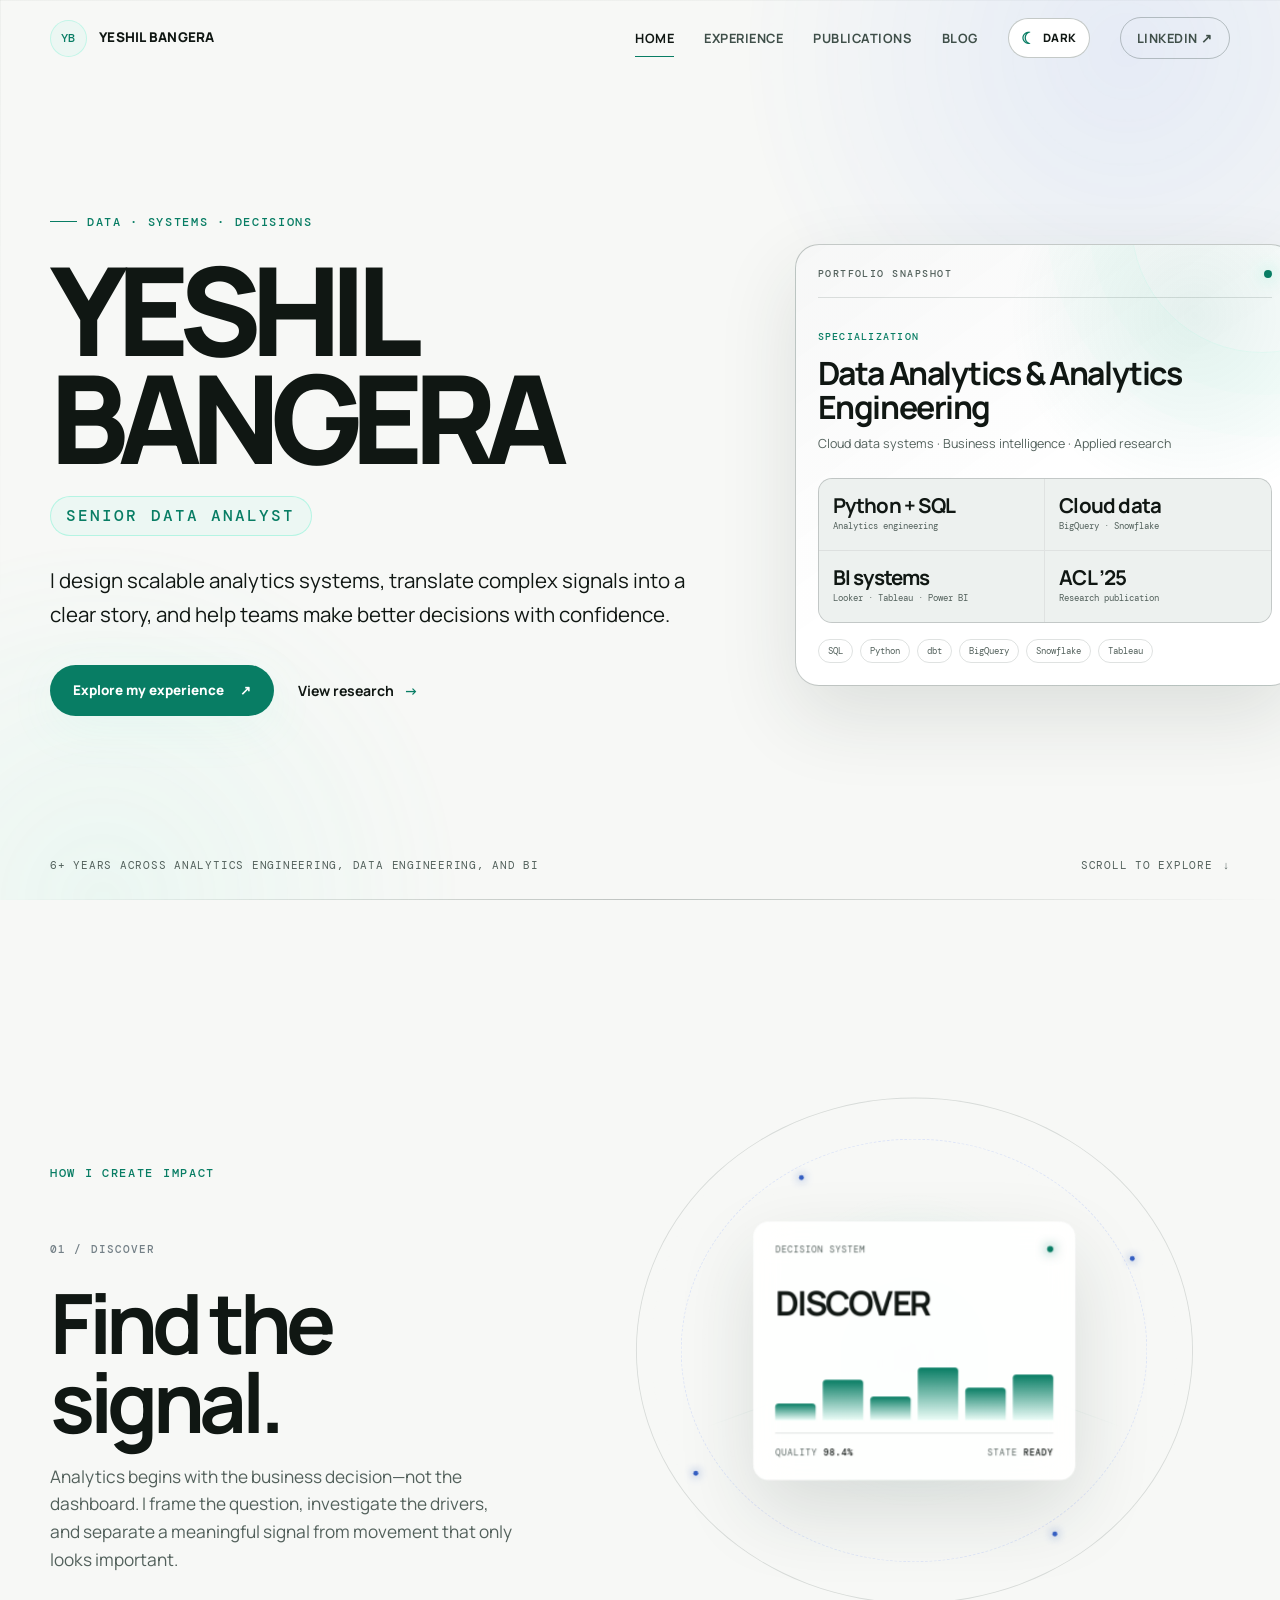
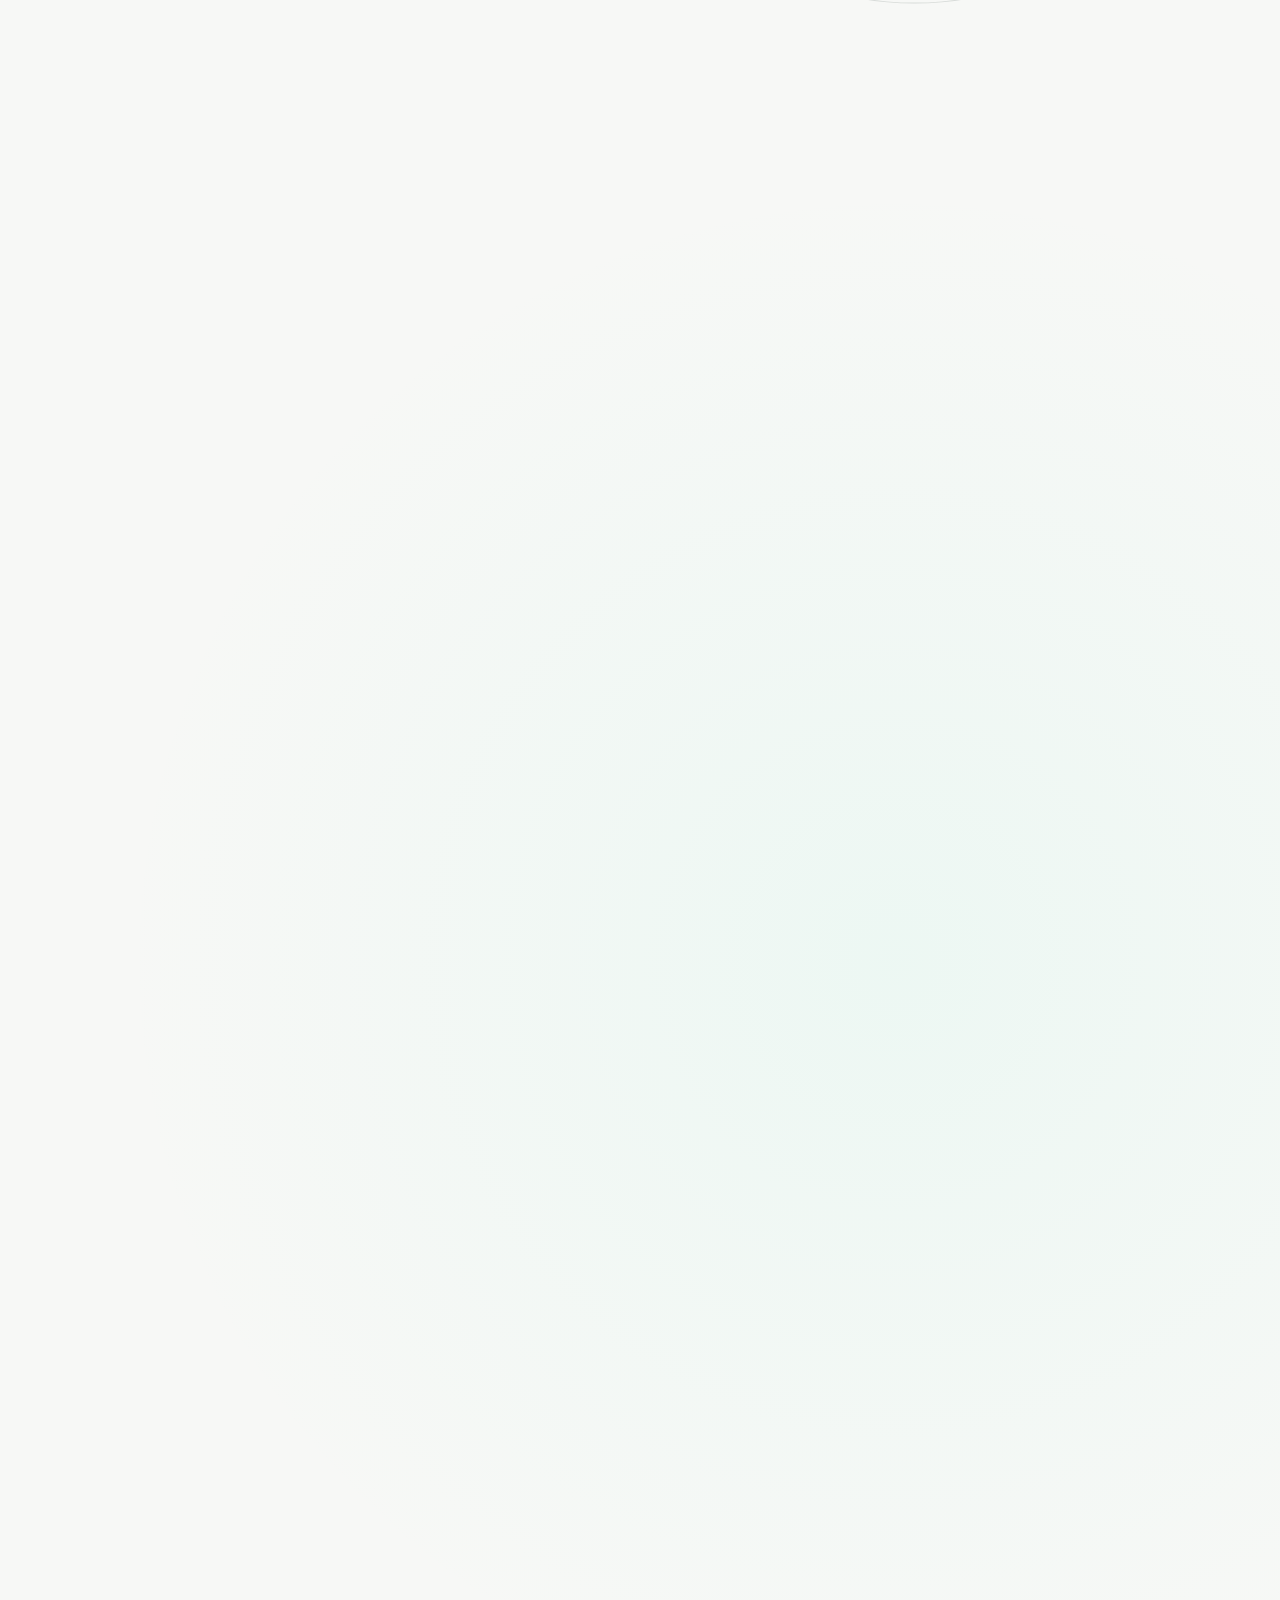
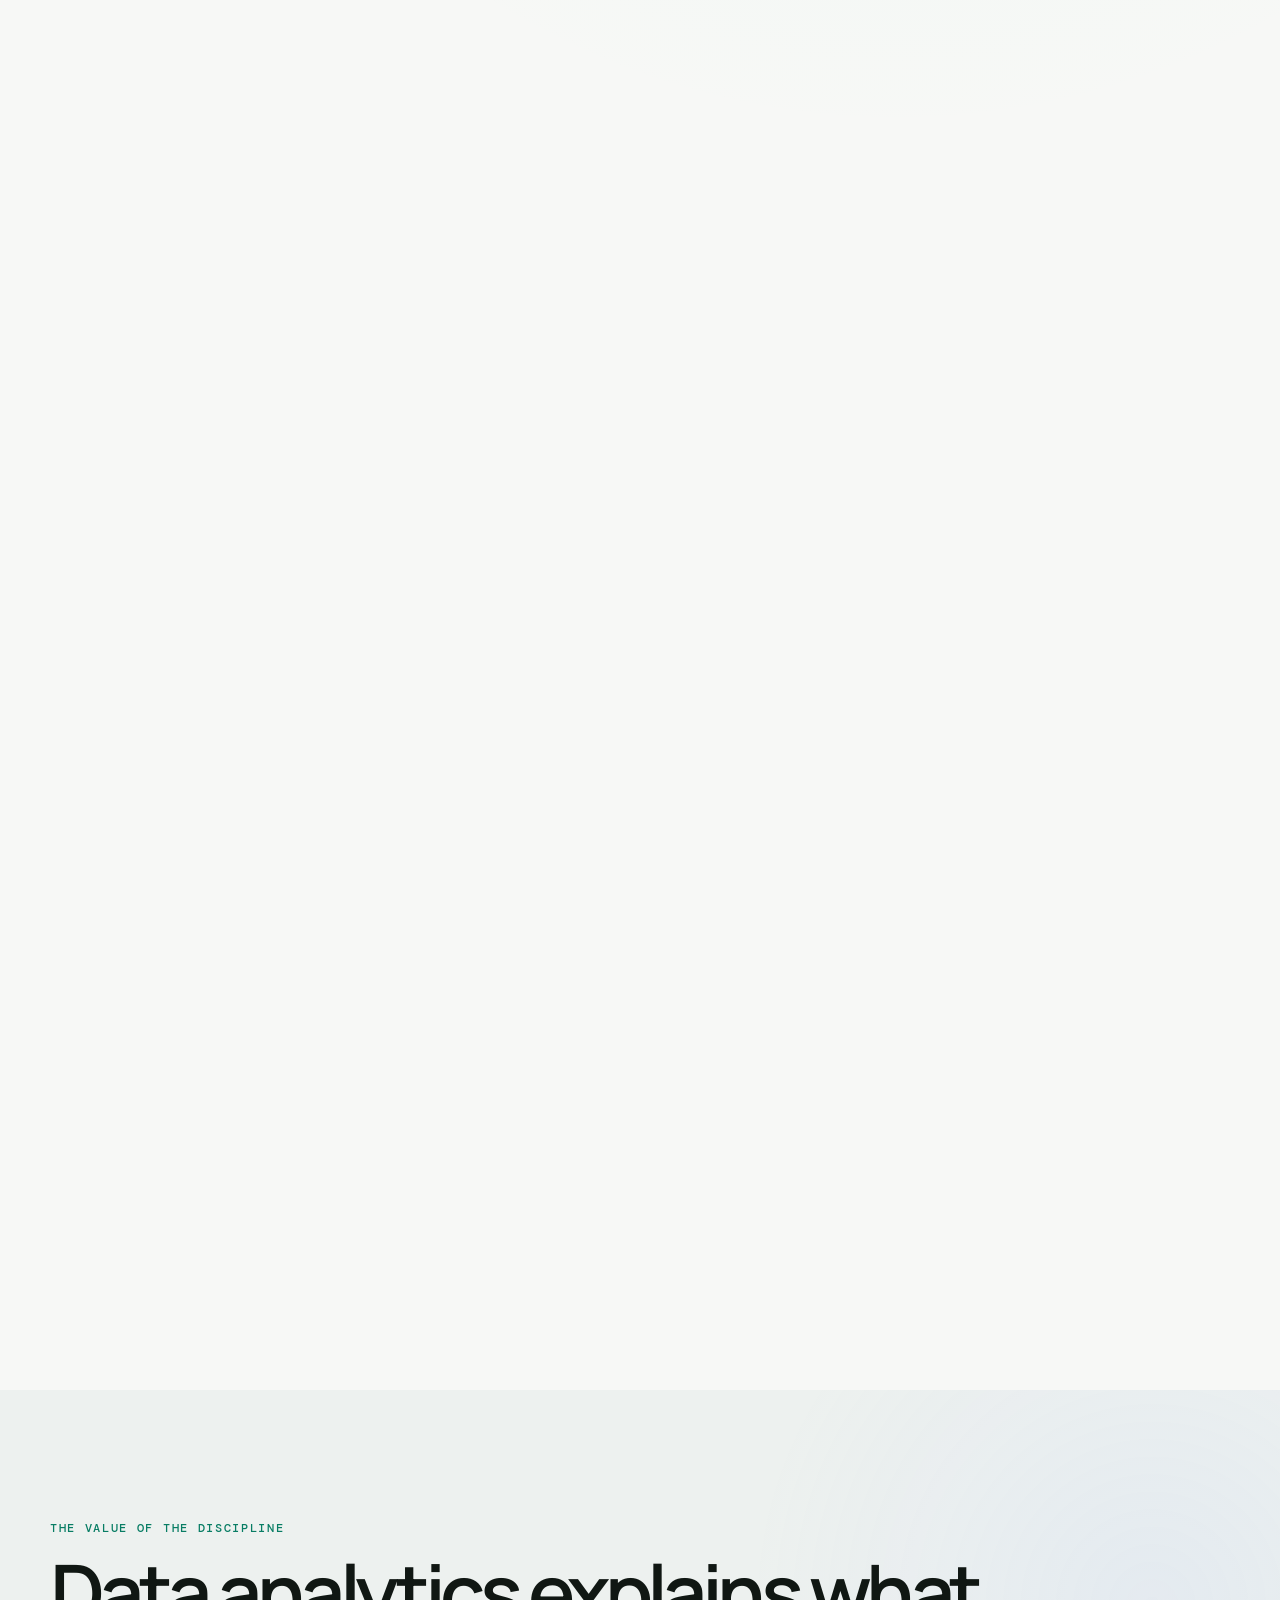
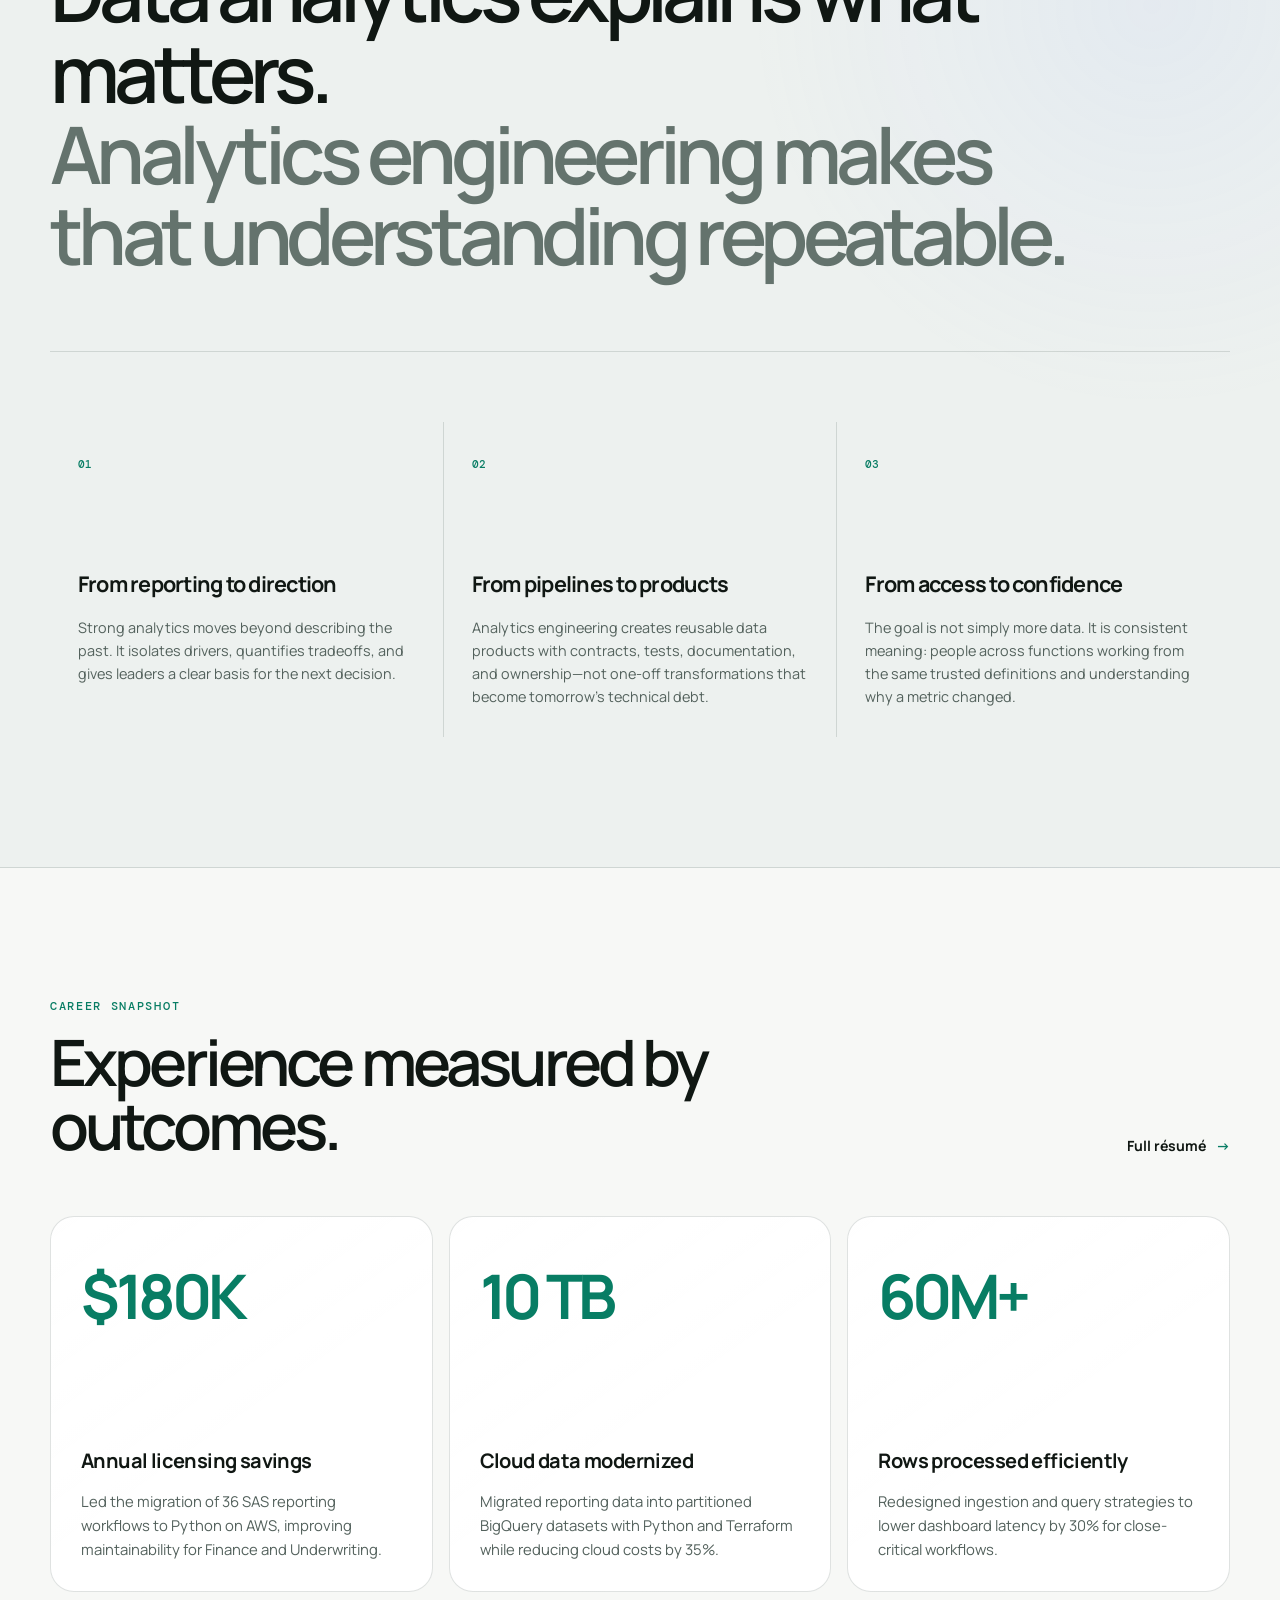
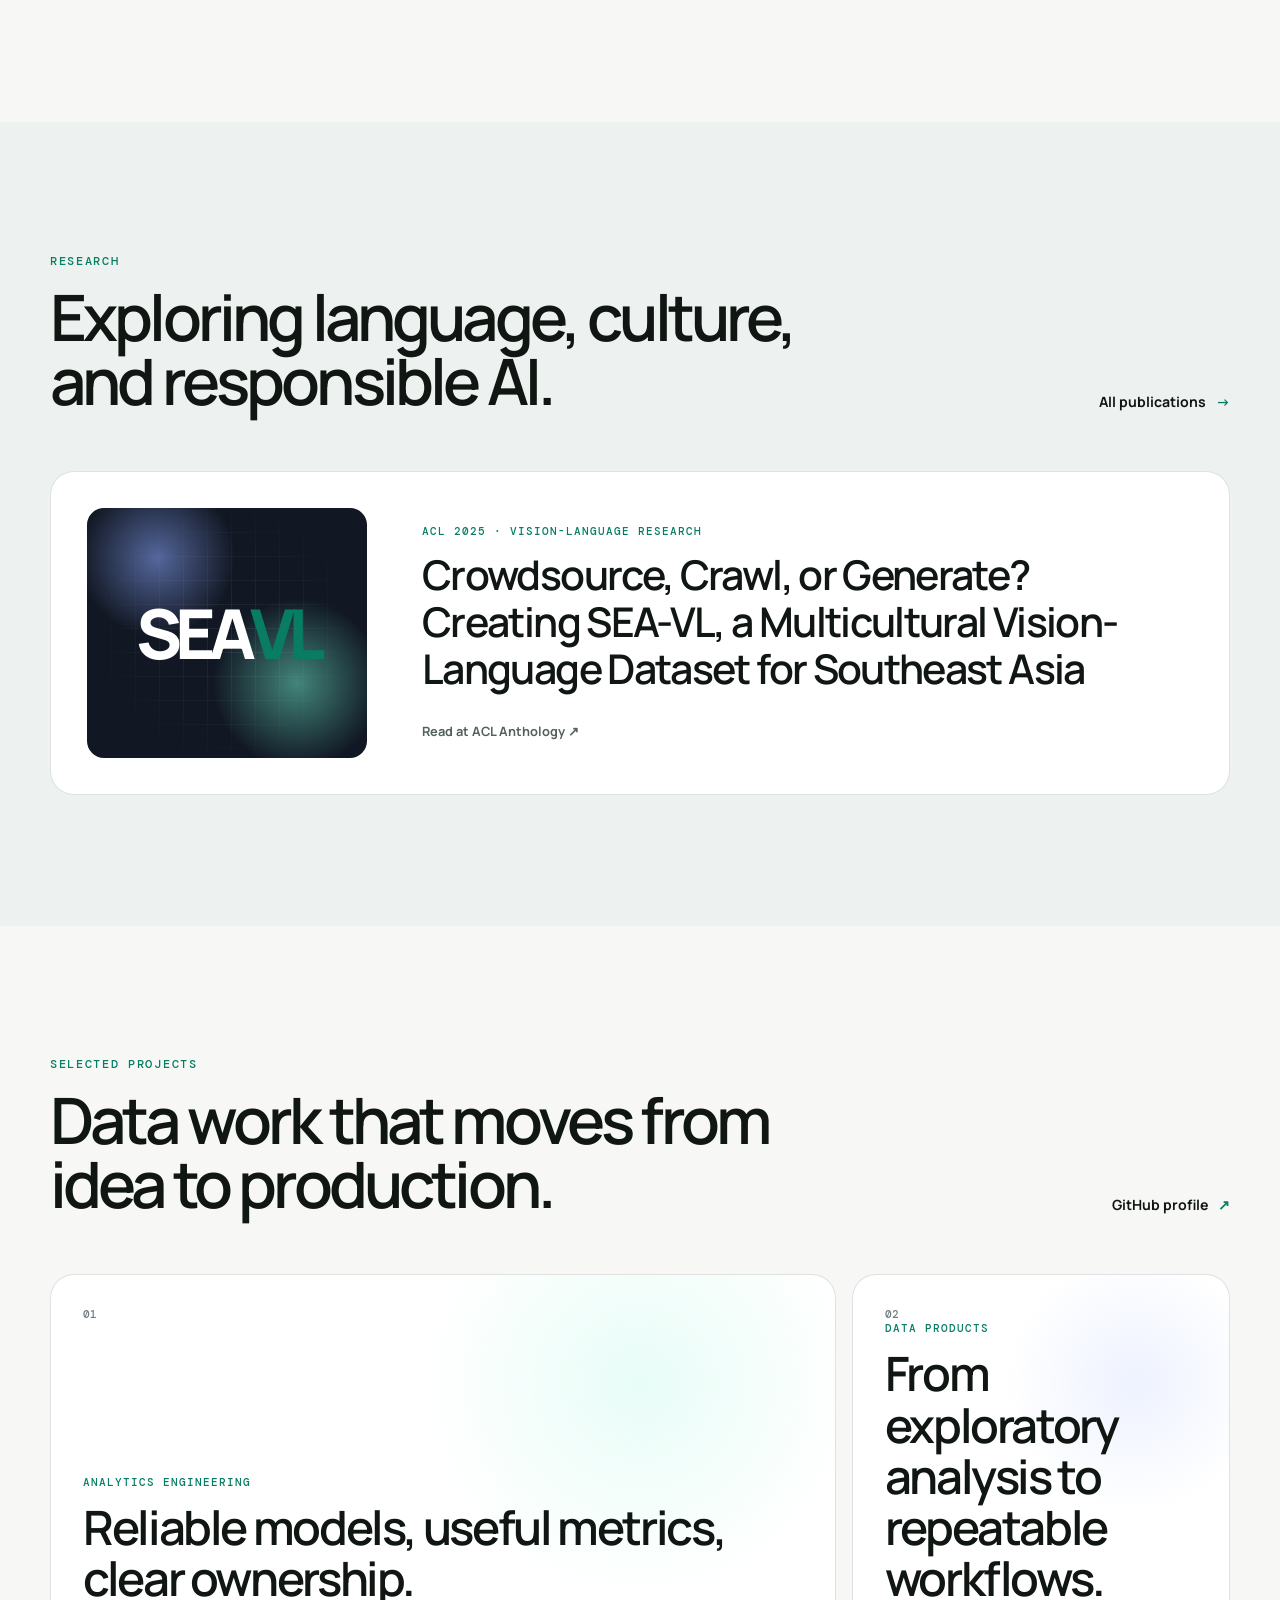
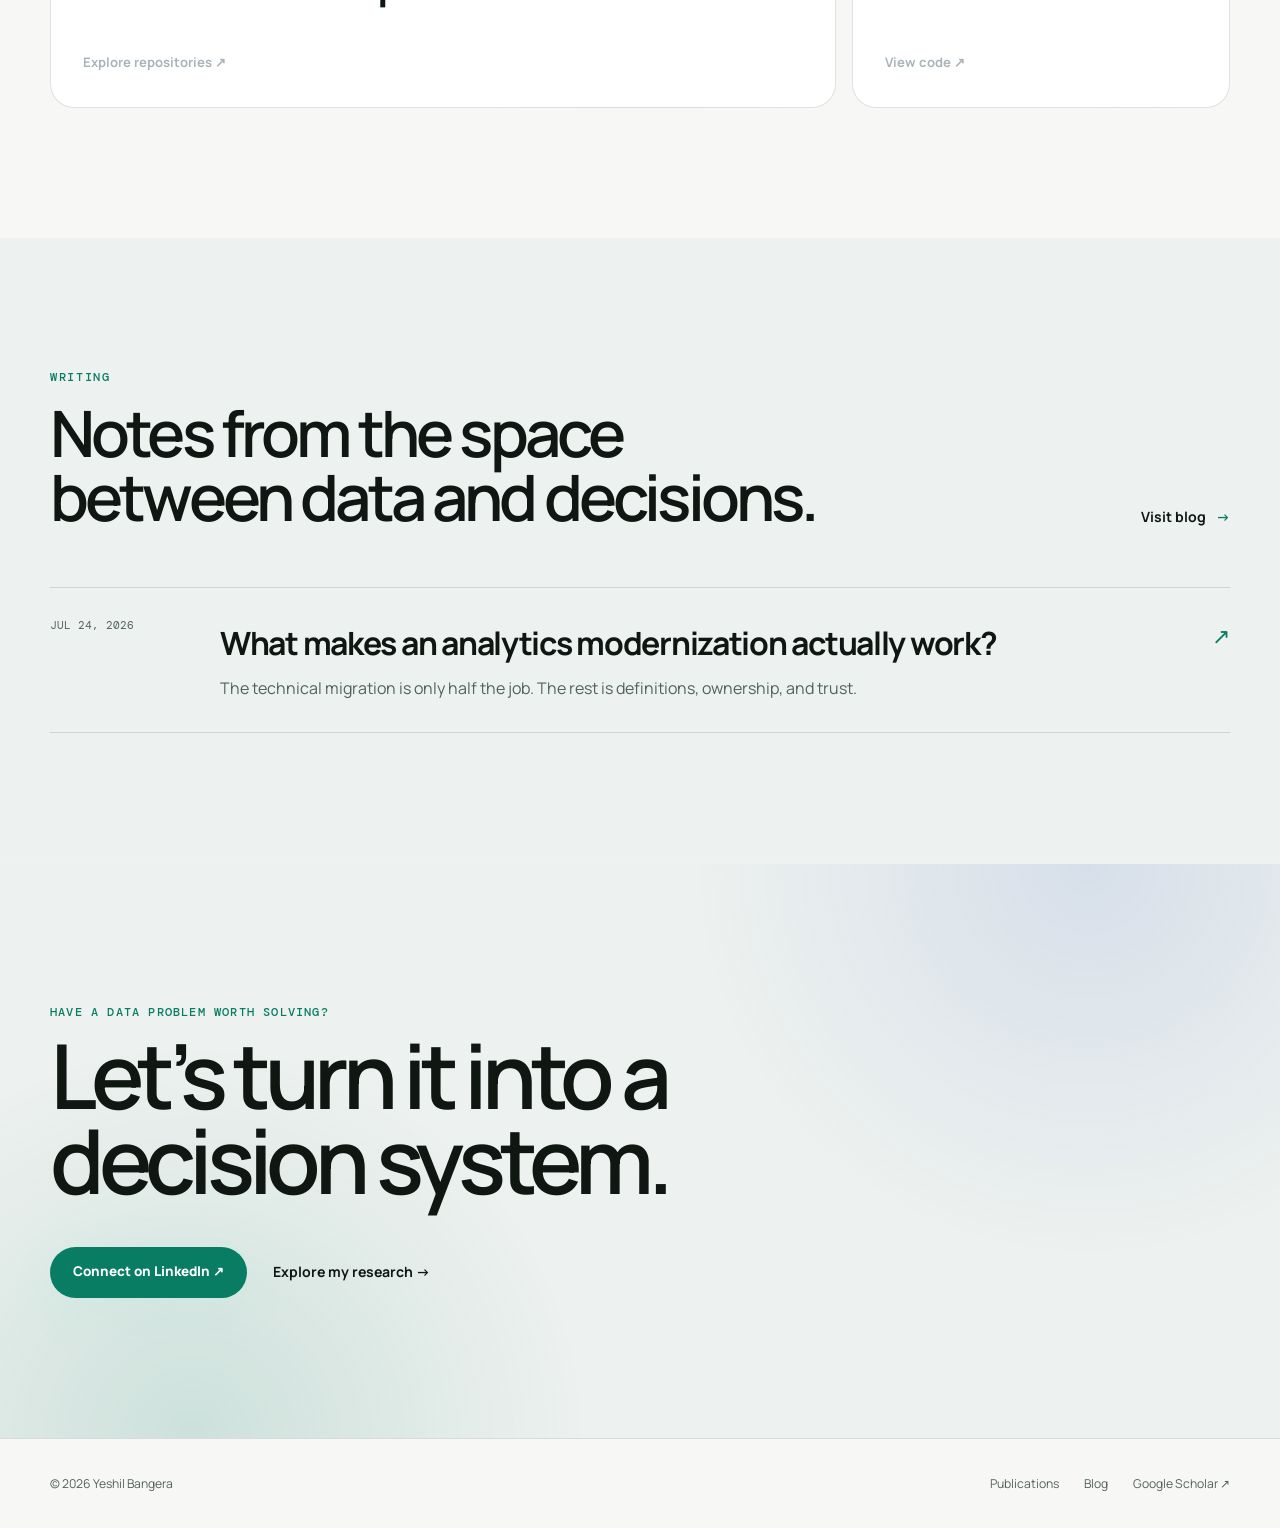
==== commit 1787fbe8: "Clarify analytics specialization" ====
--- a/index.html
+++ b/index.html
@@ -105,7 +105,7 @@
             </div>
             <div class="evidence-focus">
               <small>Specialization</small>
-              <strong>Analytics engineering</strong>
+              <strong>Data Analytics &amp; Analytics Engineering</strong>
               <p>Cloud data systems · Business intelligence · Applied research</p>
             </div>
             <div class="evidence-grid">
